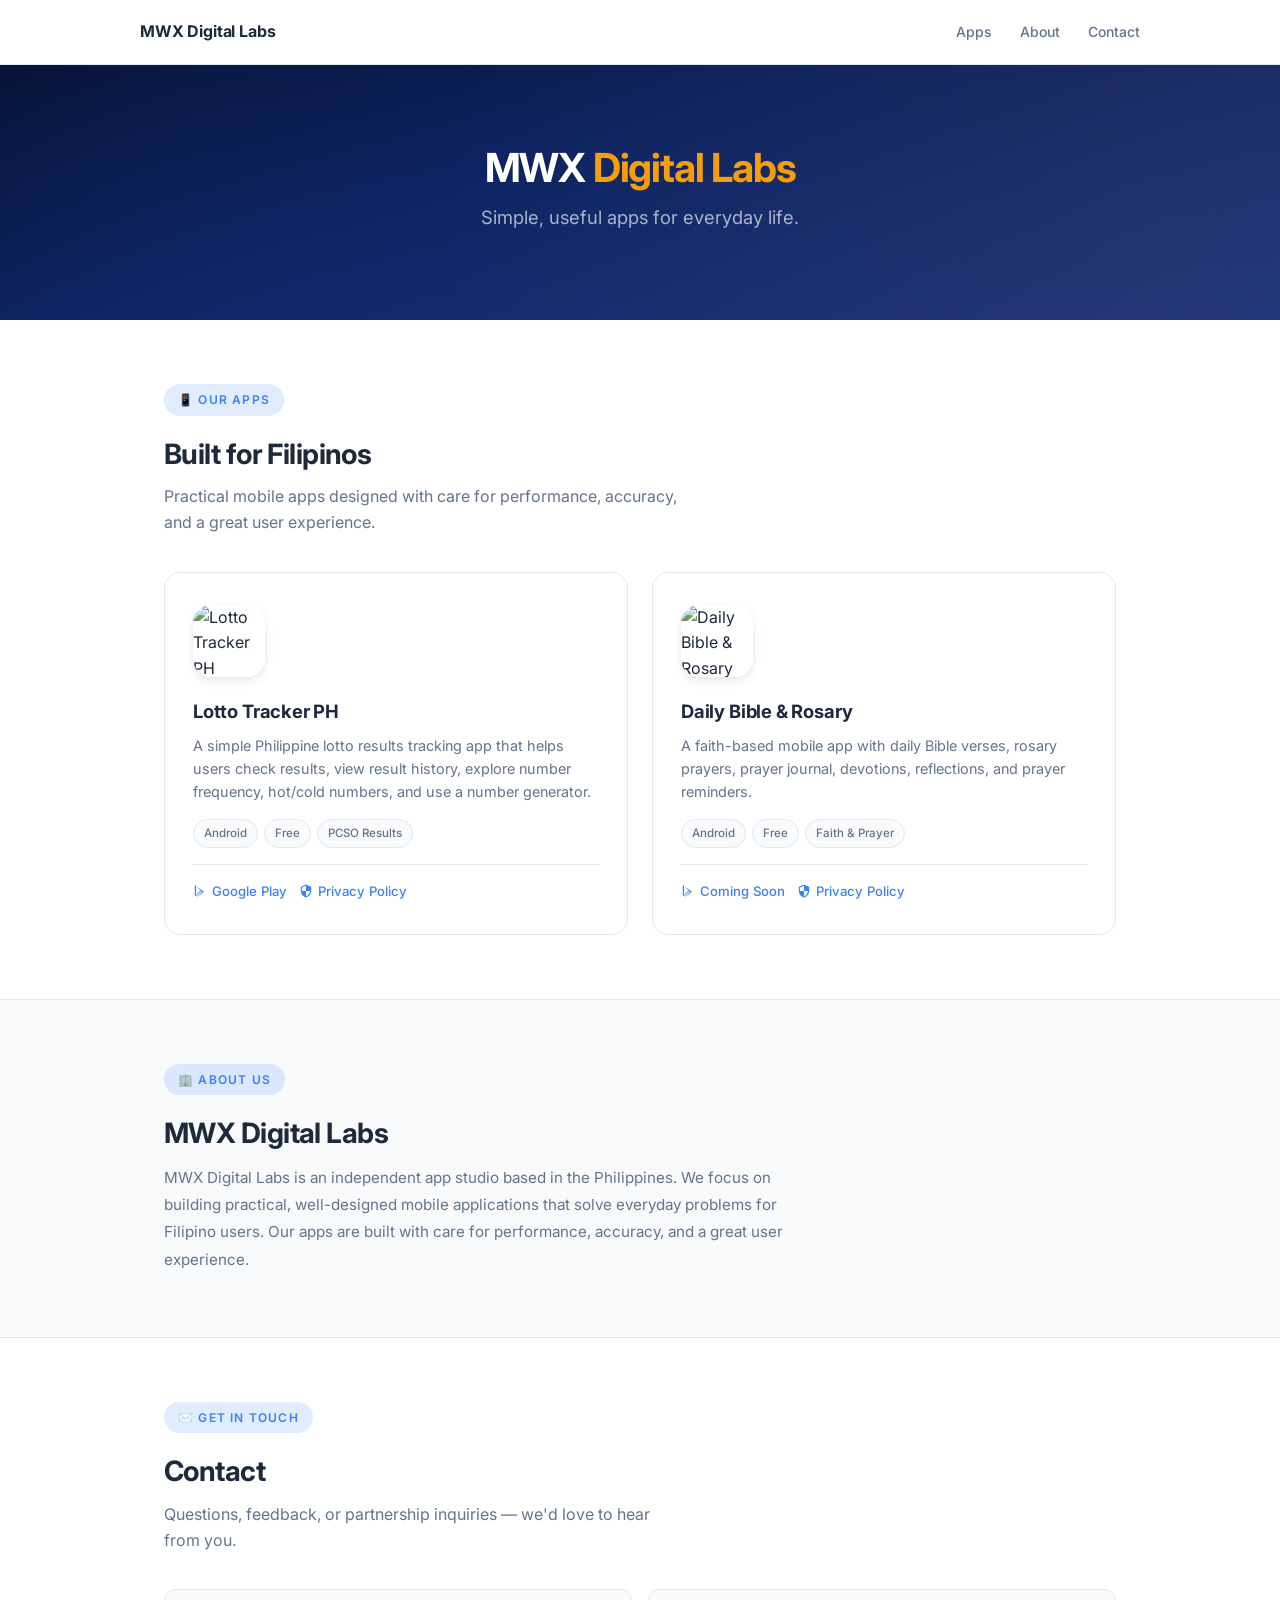
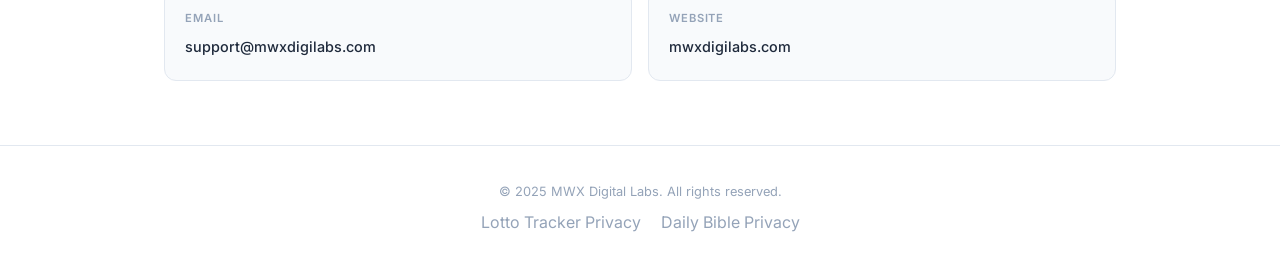
==== index.html @ 970a89e9 "Add files via upload" ====
<!DOCTYPE html>
<html lang="en">
<head>
  <meta charset="UTF-8">
  <meta name="viewport" content="width=device-width, initial-scale=1.0">
  <title>MWX Digital Labs — Simple, Useful Apps for Everyday Life</title>
  <meta name="description" content="MWX Digital Labs builds smart, useful mobile apps. Developer of Lotto Tracker PH and Daily Bible & Rosary.">
  <meta property="og:title" content="MWX Digital Labs">
  <meta property="og:description" content="Simple, useful apps for everyday life.">
  <meta property="og:image" content="https://mwxdigilabs.com/images/mwx-logo.png">
  <meta property="og:url" content="https://mwxdigilabs.com">
  <link rel="icon" type="image/svg+xml" href="data:image/svg+xml,<svg xmlns='http://www.w3.org/2000/svg' viewBox='0 0 100 100'><text y='.9em' font-size='90'>📱</text></svg>">
  <link rel="preconnect" href="https://fonts.googleapis.com">
  <link rel="preconnect" href="https://fonts.gstatic.com" crossorigin>
  <link href="https://fonts.googleapis.com/css2?family=Inter:wght@400;500;600;700&display=swap" rel="stylesheet">
  <style>
    :root {
      --primary: #0B1F5C;
      --primary-light: #1A3FA0;
      --accent: #3B82F6;
      --accent-glow: rgba(59, 130, 246, 0.15);
      --gold: #F59E0B;
      --surface: #ffffff;
      --surface-alt: #F8FAFC;
      --surface-card: #ffffff;
      --text: #1E293B;
      --text-secondary: #64748B;
      --text-light: #94A3B8;
      --border: #E2E8F0;
      --border-hover: #CBD5E1;
      --shadow-sm: 0 1px 3px rgba(0,0,0,0.06), 0 1px 2px rgba(0,0,0,0.04);
      --shadow-md: 0 4px 12px rgba(0,0,0,0.07), 0 2px 4px rgba(0,0,0,0.04);
      --shadow-lg: 0 10px 30px rgba(0,0,0,0.08), 0 4px 8px rgba(0,0,0,0.04);
      --radius: 16px;
      --radius-sm: 12px;
    }

    * { margin: 0; padding: 0; box-sizing: border-box; }

    body {
      font-family: 'Inter', -apple-system, BlinkMacSystemFont, 'Segoe UI', sans-serif;
      background: var(--surface);
      color: var(--text);
      line-height: 1.6;
      -webkit-font-smoothing: antialiased;
    }

    /* ─── NAV ─── */
    nav {
      position: sticky;
      top: 0;
      z-index: 100;
      background: rgba(255,255,255,0.85);
      backdrop-filter: blur(20px);
      -webkit-backdrop-filter: blur(20px);
      border-bottom: 1px solid var(--border);
      padding: 0 24px;
    }

    .nav-inner {
      max-width: 1000px;
      margin: 0 auto;
      display: flex;
      align-items: center;
      justify-content: space-between;
      height: 64px;
    }

    .nav-brand {
      display: flex;
      align-items: center;
      gap: 12px;
      text-decoration: none;
      color: var(--text);
    }

    .nav-brand img {
      height: 36px;
      width: auto;
    }

    .nav-brand span {
      font-weight: 700;
      font-size: 1rem;
      letter-spacing: -0.01em;
    }

    .nav-links {
      display: flex;
      gap: 28px;
    }

    .nav-links a {
      color: var(--text-secondary);
      text-decoration: none;
      font-size: 0.875rem;
      font-weight: 500;
      transition: color 0.2s;
    }

    .nav-links a:hover { color: var(--accent); }

    /* ─── HERO ─── */
    .hero {
      background: linear-gradient(160deg, #030B2A 0%, #0B1F5C 40%, #142B6F 70%, #1A3480 100%);
      padding: 80px 24px 88px;
      text-align: center;
      position: relative;
      overflow: hidden;
    }

    .hero::before {
      content: '';
      position: absolute;
      top: -50%; left: -50%;
      width: 200%; height: 200%;
      background: radial-gradient(circle at 30% 40%, rgba(59,130,246,0.08) 0%, transparent 50%),
                  radial-gradient(circle at 70% 60%, rgba(245,158,11,0.05) 0%, transparent 40%);
      pointer-events: none;
    }

    .hero-content { position: relative; z-index: 1; max-width: 700px; margin: 0 auto; }

    .hero-logo {
      max-width: 360px;
      width: 80%;
      height: auto;
      margin-bottom: 32px;
      filter: drop-shadow(0 4px 20px rgba(0,0,0,0.3));
    }

    .hero h1 {
      color: #fff;
      font-size: 2.5rem;
      font-weight: 700;
      letter-spacing: -0.03em;
      line-height: 1.15;
      margin-bottom: 12px;
    }

    .hero h1 span { color: var(--gold); }

    .hero .tagline {
      color: rgba(255,255,255,0.65);
      font-size: 1.15rem;
      font-weight: 400;
      max-width: 480px;
      margin: 0 auto;
    }

    /* ─── SECTION ─── */
    .section {
      max-width: 1000px;
      margin: 0 auto;
      padding: 64px 24px;
    }

    .section-label {
      display: inline-flex;
      align-items: center;
      gap: 8px;
      font-size: 0.75rem;
      font-weight: 600;
      text-transform: uppercase;
      letter-spacing: 0.1em;
      color: var(--accent);
      background: var(--accent-glow);
      padding: 6px 14px;
      border-radius: 20px;
      margin-bottom: 16px;
    }

    .section h2 {
      font-size: 1.75rem;
      font-weight: 700;
      letter-spacing: -0.02em;
      margin-bottom: 8px;
    }

    .section .subtitle {
      color: var(--text-secondary);
      font-size: 1rem;
      margin-bottom: 36px;
      max-width: 520px;
    }

    /* ─── APP CARDS ─── */
    .app-grid {
      display: grid;
      grid-template-columns: 1fr 1fr;
      gap: 24px;
    }

    .app-card {
      background: var(--surface-card);
      border: 1px solid var(--border);
      border-radius: var(--radius);
      padding: 32px 28px;
      transition: transform 0.2s ease, box-shadow 0.2s ease, border-color 0.2s;
      display: flex;
      flex-direction: column;
    }

    .app-card:hover {
      transform: translateY(-4px);
      box-shadow: var(--shadow-lg);
      border-color: var(--border-hover);
    }

    .app-icon-wrap {
      width: 72px;
      height: 72px;
      border-radius: 18px;
      overflow: hidden;
      margin-bottom: 20px;
      box-shadow: var(--shadow-md);
      flex-shrink: 0;
    }

    .app-icon-wrap img {
      width: 100%;
      height: 100%;
      object-fit: cover;
      display: block;
    }

    .app-card h3 {
      font-size: 1.15rem;
      font-weight: 700;
      margin-bottom: 8px;
      letter-spacing: -0.01em;
    }

    .app-card p {
      color: var(--text-secondary);
      font-size: 0.9rem;
      line-height: 1.6;
      margin-bottom: 16px;
      flex-grow: 1;
    }

    .app-tags {
      display: flex;
      flex-wrap: wrap;
      gap: 6px;
      margin-bottom: 16px;
    }

    .tag {
      display: inline-block;
      font-size: 0.72rem;
      font-weight: 500;
      padding: 4px 10px;
      border-radius: 20px;
      background: var(--surface-alt);
      color: var(--text-secondary);
      border: 1px solid var(--border);
    }

    .app-links {
      display: flex;
      flex-wrap: wrap;
      gap: 12px;
      margin-top: auto;
      padding-top: 16px;
      border-top: 1px solid var(--border);
    }

    .app-link {
      display: inline-flex;
      align-items: center;
      gap: 5px;
      font-size: 0.82rem;
      font-weight: 500;
      color: var(--accent);
      text-decoration: none;
      transition: color 0.15s;
    }

    .app-link:hover { color: var(--primary-light); text-decoration: underline; }

    .app-link svg {
      width: 14px;
      height: 14px;
      fill: currentColor;
    }

    /* ─── ABOUT ─── */
    .about-section {
      background: var(--surface-alt);
      border-top: 1px solid var(--border);
      border-bottom: 1px solid var(--border);
    }

    .about-text {
      color: var(--text-secondary);
      font-size: 0.95rem;
      line-height: 1.8;
      max-width: 640px;
    }

    /* ─── CONTACT ─── */
    .contact-grid {
      display: grid;
      grid-template-columns: 1fr 1fr;
      gap: 16px;
    }

    .contact-card {
      background: var(--surface-alt);
      border: 1px solid var(--border);
      border-radius: var(--radius-sm);
      padding: 20px;
      transition: border-color 0.2s;
    }

    .contact-card:hover { border-color: var(--border-hover); }

    .contact-label {
      font-size: 0.7rem;
      font-weight: 600;
      text-transform: uppercase;
      letter-spacing: 0.08em;
      color: var(--text-light);
      margin-bottom: 6px;
    }

    .contact-card a {
      color: var(--text);
      text-decoration: none;
      font-size: 0.9rem;
      font-weight: 500;
    }

    .contact-card a:hover { color: var(--accent); }

    /* ─── FOOTER ─── */
    footer {
      text-align: center;
      padding: 36px 24px;
      border-top: 1px solid var(--border);
    }

    footer p {
      color: var(--text-light);
      font-size: 0.8rem;
    }

    footer a {
      color: var(--text-light);
      text-decoration: none;
    }

    footer a:hover { color: var(--accent); }

    .footer-links {
      display: flex;
      justify-content: center;
      gap: 20px;
      margin-top: 8px;
    }

    /* ─── RESPONSIVE ─── */
    @media (max-width: 700px) {
      .hero { padding: 56px 20px 64px; }
      .hero h1 { font-size: 1.8rem; }
      .hero .tagline { font-size: 1rem; }
      .hero-logo { max-width: 280px; }
      .app-grid { grid-template-columns: 1fr; }
      .contact-grid { grid-template-columns: 1fr; }
      .nav-links { display: none; }
      .section { padding: 48px 20px; }
      .section h2 { font-size: 1.4rem; }
    }
  </style>
</head>
<body>

  <!-- NAV -->
  <nav>
    <div class="nav-inner">
      <a href="/" class="nav-brand">
        <img src="images/mwx-logo-light.png" alt="MWX Digital Labs" onerror="this.style.display='none'">
        <span>MWX Digital Labs</span>
      </a>
      <div class="nav-links">
        <a href="#apps">Apps</a>
        <a href="#about">About</a>
        <a href="#contact">Contact</a>
      </div>
    </div>
  </nav>

  <!-- HERO -->
  <section class="hero">
    <div class="hero-content">
      <img src="images/mwx-logo.png" alt="MWX Digital Labs" class="hero-logo" onerror="this.style.display='none'">
      <h1>MWX <span>Digital Labs</span></h1>
      <p class="tagline">Simple, useful apps for everyday life.</p>
    </div>
  </section>

  <!-- APPS -->
  <div class="section" id="apps">
    <div class="section-label">📱 Our Apps</div>
    <h2>Built for Filipinos</h2>
    <p class="subtitle">Practical mobile apps designed with care for performance, accuracy, and a great user experience.</p>

    <div class="app-grid">
      <!-- Lotto Tracker PH -->
      <div class="app-card">
        <div class="app-icon-wrap">
          <img src="images/lotto-tracker-icon.png" alt="Lotto Tracker PH">
        </div>
        <h3>Lotto Tracker PH</h3>
        <p>A simple Philippine lotto results tracking app that helps users check results, view result history, explore number frequency, hot/cold numbers, and use a number generator.</p>
        <div class="app-tags">
          <span class="tag">Android</span>
          <span class="tag">Free</span>
          <span class="tag">PCSO Results</span>
        </div>
        <div class="app-links">
          <a class="app-link" href="https://play.google.com/store/apps/details?id=com.mwxdigilabs.lottotracker" target="_blank">
            <svg viewBox="0 0 24 24"><path d="M3 20.5v-17c0-.83.52-1.28 1-1.5l9 9-9 9c-.48-.22-1-.67-1-1.5zm14.4-7.9L5.1 3.3l10.3 10.2-10.3 10.2 12.3-9.3c.4-.3.6-.7.6-1.2s-.2-.9-.6-1.2zM14.3 12l2.8-2.1L14.3 12zm-9.2 9.2L14.3 12 5.1 3.3"/></svg>
            Google Play
          </a>
          <a class="app-link" href="privacy-policy.html">
            <svg viewBox="0 0 24 24"><path d="M12 1L3 5v6c0 5.55 3.84 10.74 9 12 5.16-1.26 9-6.45 9-12V5l-9-4zm0 10.99h7c-.53 4.12-3.28 7.79-7 8.94V12H5V6.3l7-3.11v8.8z"/></svg>
            Privacy Policy
          </a>
        </div>
      </div>

      <!-- Daily Bible & Rosary -->
      <div class="app-card">
        <div class="app-icon-wrap">
          <img src="images/daily-bible-icon.png" alt="Daily Bible & Rosary">
        </div>
        <h3>Daily Bible &amp; Rosary</h3>
        <p>A faith-based mobile app with daily Bible verses, rosary prayers, prayer journal, devotions, reflections, and prayer reminders.</p>
        <div class="app-tags">
          <span class="tag">Android</span>
          <span class="tag">Free</span>
          <span class="tag">Faith &amp; Prayer</span>
        </div>
        <div class="app-links">
          <a class="app-link" href="#">
            <svg viewBox="0 0 24 24"><path d="M3 20.5v-17c0-.83.52-1.28 1-1.5l9 9-9 9c-.48-.22-1-.67-1-1.5zm14.4-7.9L5.1 3.3l10.3 10.2-10.3 10.2 12.3-9.3c.4-.3.6-.7.6-1.2s-.2-.9-.6-1.2zM14.3 12l2.8-2.1L14.3 12zm-9.2 9.2L14.3 12 5.1 3.3"/></svg>
            Coming Soon
          </a>
          <a class="app-link" href="daily-bible-rosary-privacy-policy.html">
            <svg viewBox="0 0 24 24"><path d="M12 1L3 5v6c0 5.55 3.84 10.74 9 12 5.16-1.26 9-6.45 9-12V5l-9-4zm0 10.99h7c-.53 4.12-3.28 7.79-7 8.94V12H5V6.3l7-3.11v8.8z"/></svg>
            Privacy Policy
          </a>
        </div>
      </div>
    </div>
  </div>

  <!-- ABOUT -->
  <div class="about-section">
    <div class="section" id="about">
      <div class="section-label">🏢 About Us</div>
      <h2>MWX Digital Labs</h2>
      <p class="about-text">
        MWX Digital Labs is an independent app studio based in the Philippines.
        We focus on building practical, well-designed mobile applications that
        solve everyday problems for Filipino users. Our apps are built with
        care for performance, accuracy, and a great user experience.
      </p>
    </div>
  </div>

  <!-- CONTACT -->
  <div class="section" id="contact">
    <div class="section-label">✉️ Get in Touch</div>
    <h2>Contact</h2>
    <p class="subtitle">Questions, feedback, or partnership inquiries — we'd love to hear from you.</p>
    <div class="contact-grid">
      <div class="contact-card">
        <div class="contact-label">Email</div>
        <a href="mailto:support@mwxdigilabs.com">support@mwxdigilabs.com</a>
      </div>
      <div class="contact-card">
        <div class="contact-label">Website</div>
        <a href="https://mwxdigilabs.com">mwxdigilabs.com</a>
      </div>
    </div>
  </div>

  <!-- FOOTER -->
  <footer>
    <p>&copy; 2025 MWX Digital Labs. All rights reserved.</p>
    <div class="footer-links">
      <a href="privacy-policy.html">Lotto Tracker Privacy</a>
      <a href="daily-bible-rosary-privacy-policy.html">Daily Bible Privacy</a>
    </div>
  </footer>

</body>
</html>
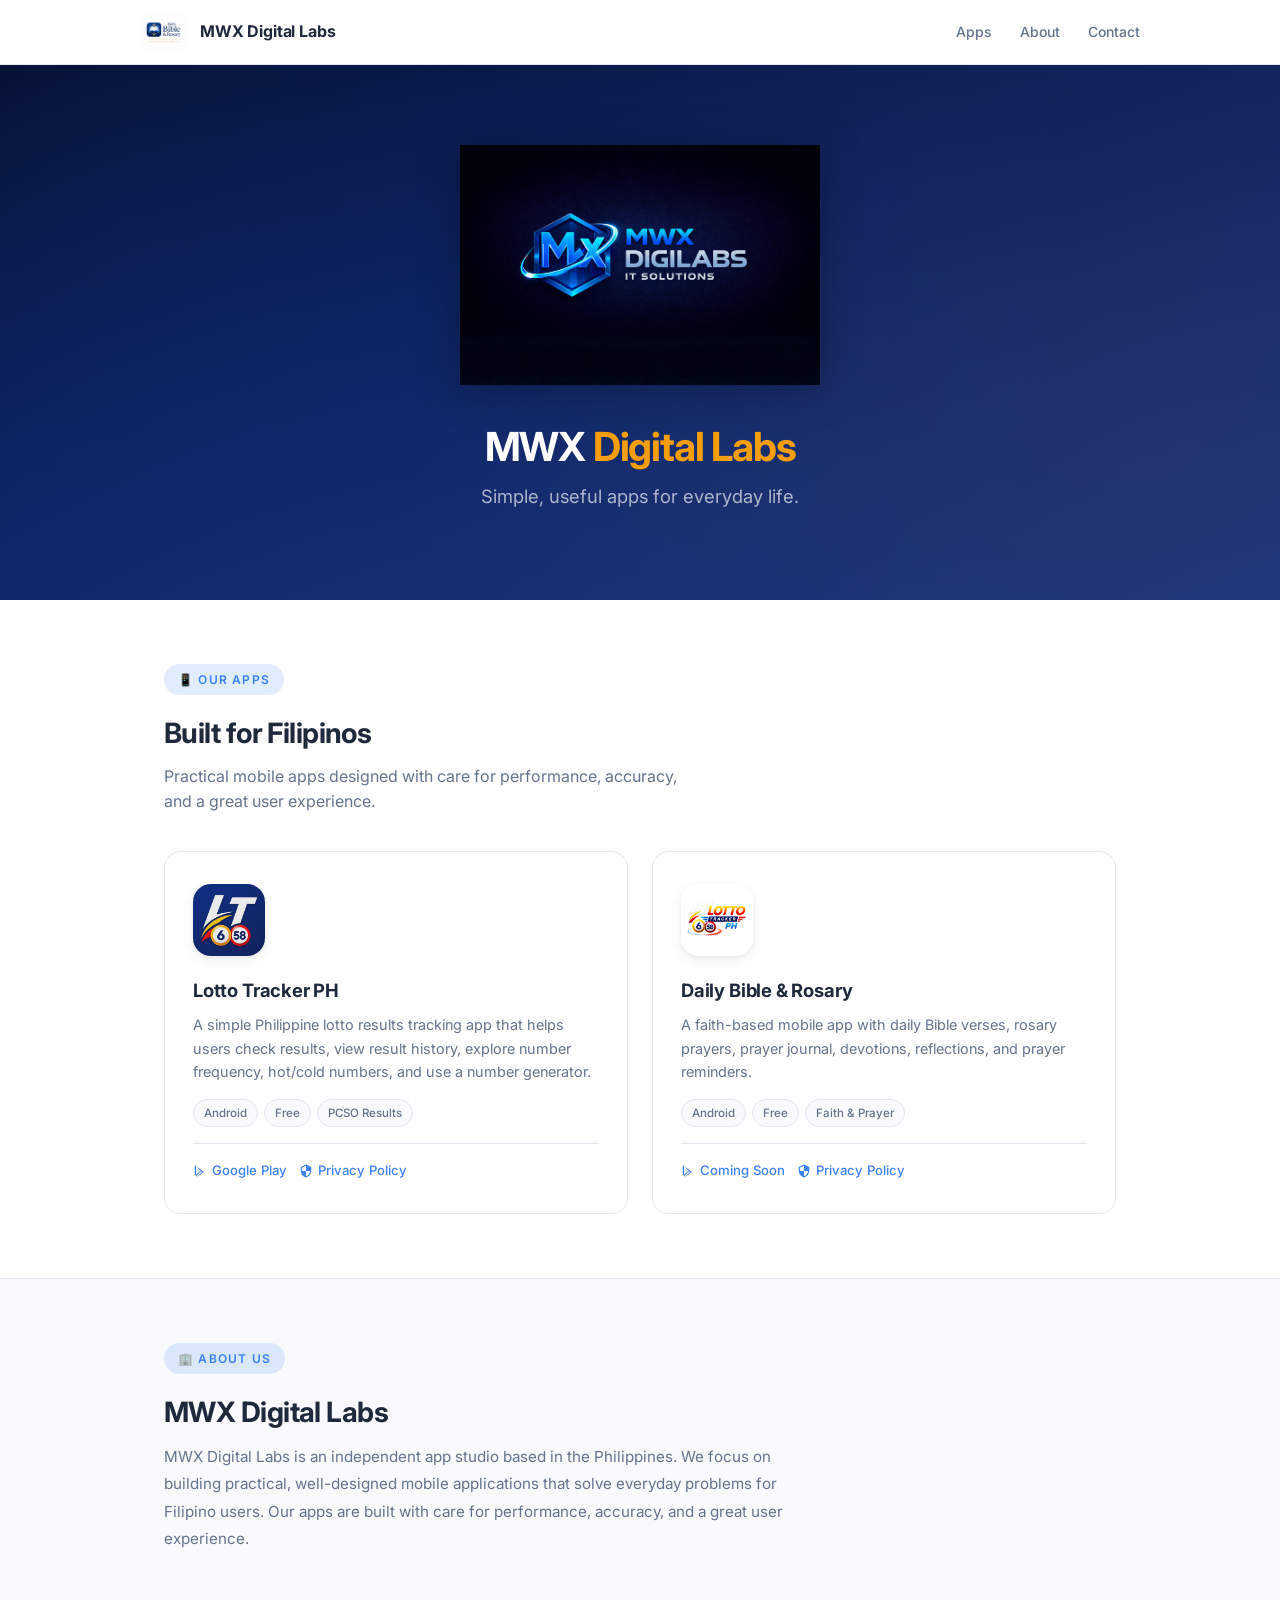
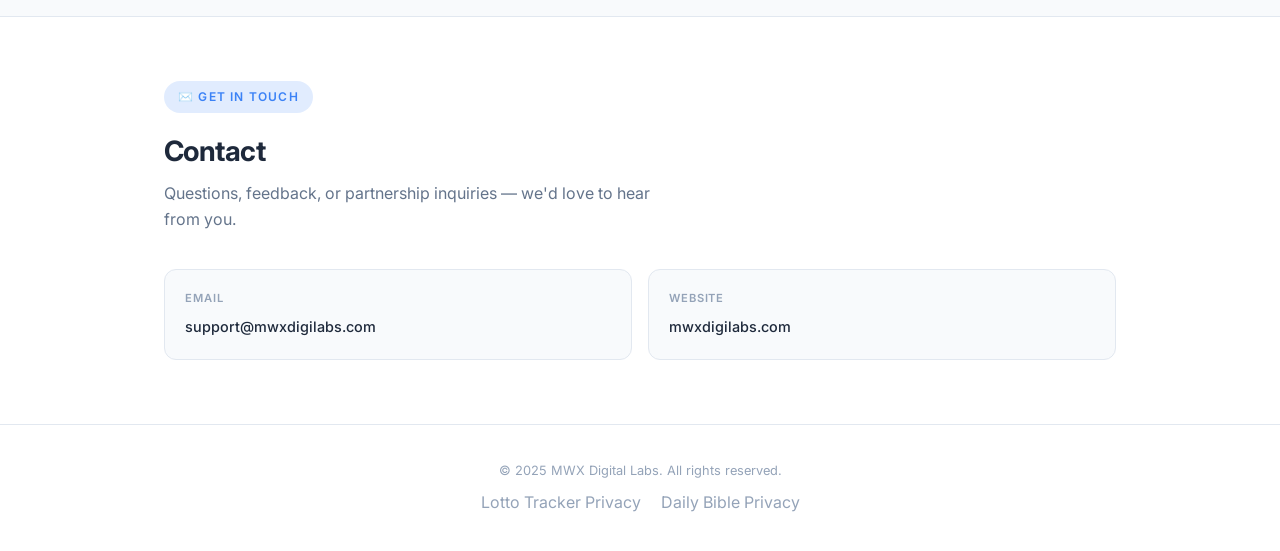
==== commit 75f2bc90: "Add files via upload" ====
--- a/index.html
+++ b/index.html
@@ -7,7 +7,7 @@
   <meta name="description" content="MWX Digital Labs builds smart, useful mobile apps. Developer of Lotto Tracker PH and Daily Bible & Rosary.">
   <meta property="og:title" content="MWX Digital Labs">
   <meta property="og:description" content="Simple, useful apps for everyday life.">
-  <meta property="og:image" content="https://mwxdigilabs.com/images/mwx-logo.png">
+  <meta property="og:image" content="https://mwxdigilabs.com/mwx-logo.png">
   <meta property="og:url" content="https://mwxdigilabs.com">
   <link rel="icon" type="image/svg+xml" href="data:image/svg+xml,<svg xmlns='http://www.w3.org/2000/svg' viewBox='0 0 100 100'><text y='.9em' font-size='90'>📱</text></svg>">
   <link rel="preconnect" href="https://fonts.googleapis.com">
@@ -380,7 +380,7 @@
   <nav>
     <div class="nav-inner">
       <a href="/" class="nav-brand">
-        <img src="images/mwx-logo-light.png" alt="MWX Digital Labs" onerror="this.style.display='none'">
+        <img src="mwx-logo-light.png" alt="MWX Digital Labs" onerror="this.style.display='none'">
         <span>MWX Digital Labs</span>
       </a>
       <div class="nav-links">
@@ -394,7 +394,7 @@
   <!-- HERO -->
   <section class="hero">
     <div class="hero-content">
-      <img src="images/mwx-logo.png" alt="MWX Digital Labs" class="hero-logo" onerror="this.style.display='none'">
+      <img src="mwx-logo.png" alt="MWX Digital Labs" class="hero-logo" onerror="this.style.display='none'">
       <h1>MWX <span>Digital Labs</span></h1>
       <p class="tagline">Simple, useful apps for everyday life.</p>
     </div>
@@ -410,7 +410,7 @@
       <!-- Lotto Tracker PH -->
       <div class="app-card">
         <div class="app-icon-wrap">
-          <img src="images/lotto-tracker-icon.png" alt="Lotto Tracker PH">
+          <img src="lotto-tracker-icon.png" alt="Lotto Tracker PH">
         </div>
         <h3>Lotto Tracker PH</h3>
         <p>A simple Philippine lotto results tracking app that helps users check results, view result history, explore number frequency, hot/cold numbers, and use a number generator.</p>
@@ -434,7 +434,7 @@
       <!-- Daily Bible & Rosary -->
       <div class="app-card">
         <div class="app-icon-wrap">
-          <img src="images/daily-bible-icon.png" alt="Daily Bible & Rosary">
+          <img src="daily-bible-icon.png" alt="Daily Bible & Rosary">
         </div>
         <h3>Daily Bible &amp; Rosary</h3>
         <p>A faith-based mobile app with daily Bible verses, rosary prayers, prayer journal, devotions, reflections, and prayer reminders.</p>
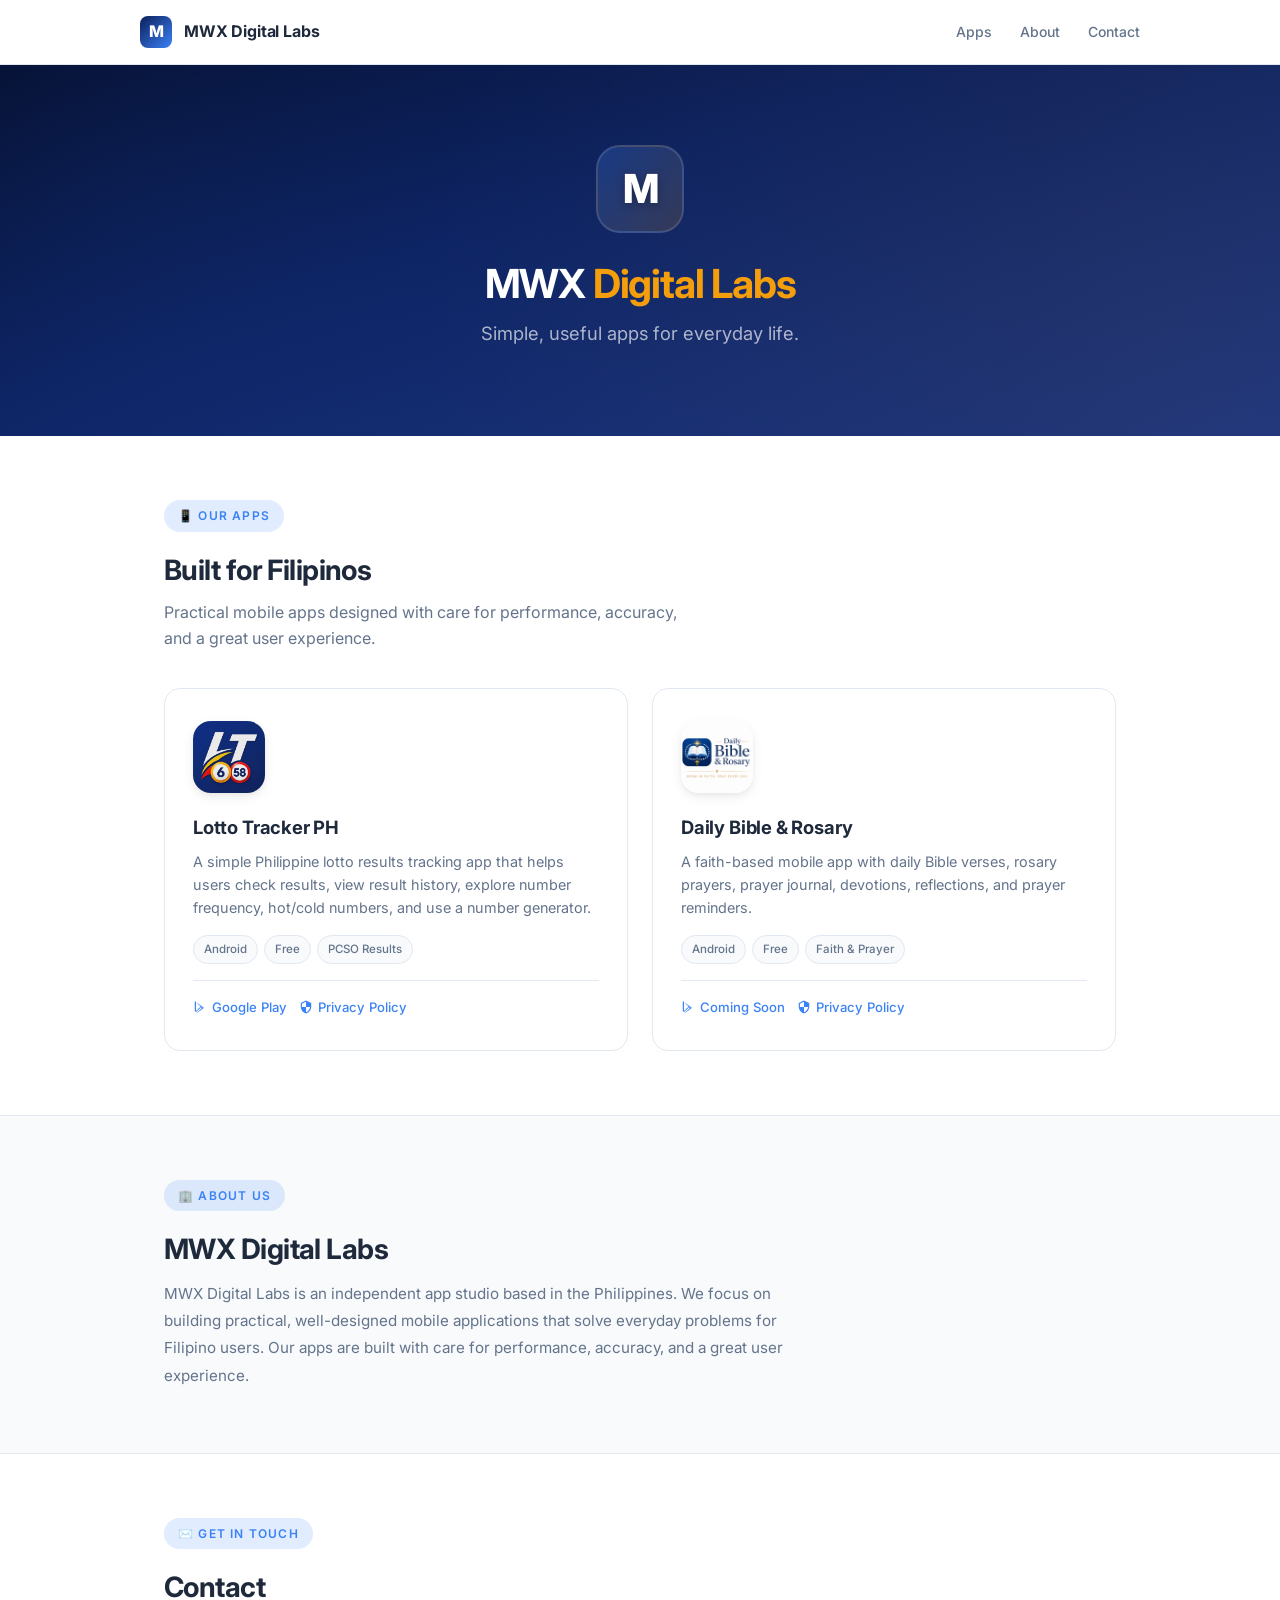
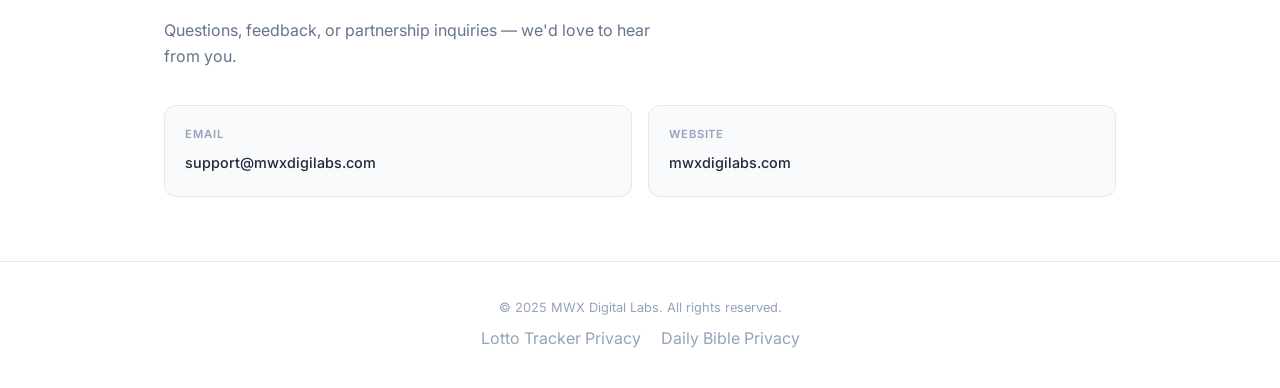
==== commit 13005b12: "Add files via upload" ====
--- a/index.html
+++ b/index.html
@@ -79,6 +79,20 @@
       width: auto;
     }
 
+    .nav-logo-mark {
+      width: 32px;
+      height: 32px;
+      background: linear-gradient(135deg, var(--primary), var(--accent));
+      border-radius: 8px;
+      display: flex;
+      align-items: center;
+      justify-content: center;
+      font-size: 16px;
+      font-weight: 800;
+      color: #fff;
+      letter-spacing: -0.02em;
+    }
+
     .nav-brand span {
       font-weight: 700;
       font-size: 1rem;
@@ -127,6 +141,26 @@
       height: auto;
       margin-bottom: 32px;
       filter: drop-shadow(0 4px 20px rgba(0,0,0,0.3));
+    }
+
+    .hero-icon {
+      display: inline-flex;
+      align-items: center;
+      justify-content: center;
+      width: 88px;
+      height: 88px;
+      background: linear-gradient(135deg, rgba(59,130,246,0.25), rgba(245,158,11,0.15));
+      border: 2px solid rgba(255,255,255,0.12);
+      border-radius: 24px;
+      margin-bottom: 28px;
+    }
+
+    .hero-icon span {
+      font-size: 40px;
+      font-weight: 800;
+      color: #fff;
+      letter-spacing: -0.03em;
+      text-shadow: 0 2px 8px rgba(0,0,0,0.3);
     }
 
     .hero h1 {
@@ -380,7 +414,7 @@
   <nav>
     <div class="nav-inner">
       <a href="/" class="nav-brand">
-        <img src="mwx-logo-light.png" alt="MWX Digital Labs" onerror="this.style.display='none'">
+        <div class="nav-logo-mark">M</div>
         <span>MWX Digital Labs</span>
       </a>
       <div class="nav-links">
@@ -394,7 +428,9 @@
   <!-- HERO -->
   <section class="hero">
     <div class="hero-content">
-      <img src="mwx-logo.png" alt="MWX Digital Labs" class="hero-logo" onerror="this.style.display='none'">
+      <div class="hero-icon">
+        <span>M</span>
+      </div>
       <h1>MWX <span>Digital Labs</span></h1>
       <p class="tagline">Simple, useful apps for everyday life.</p>
     </div>
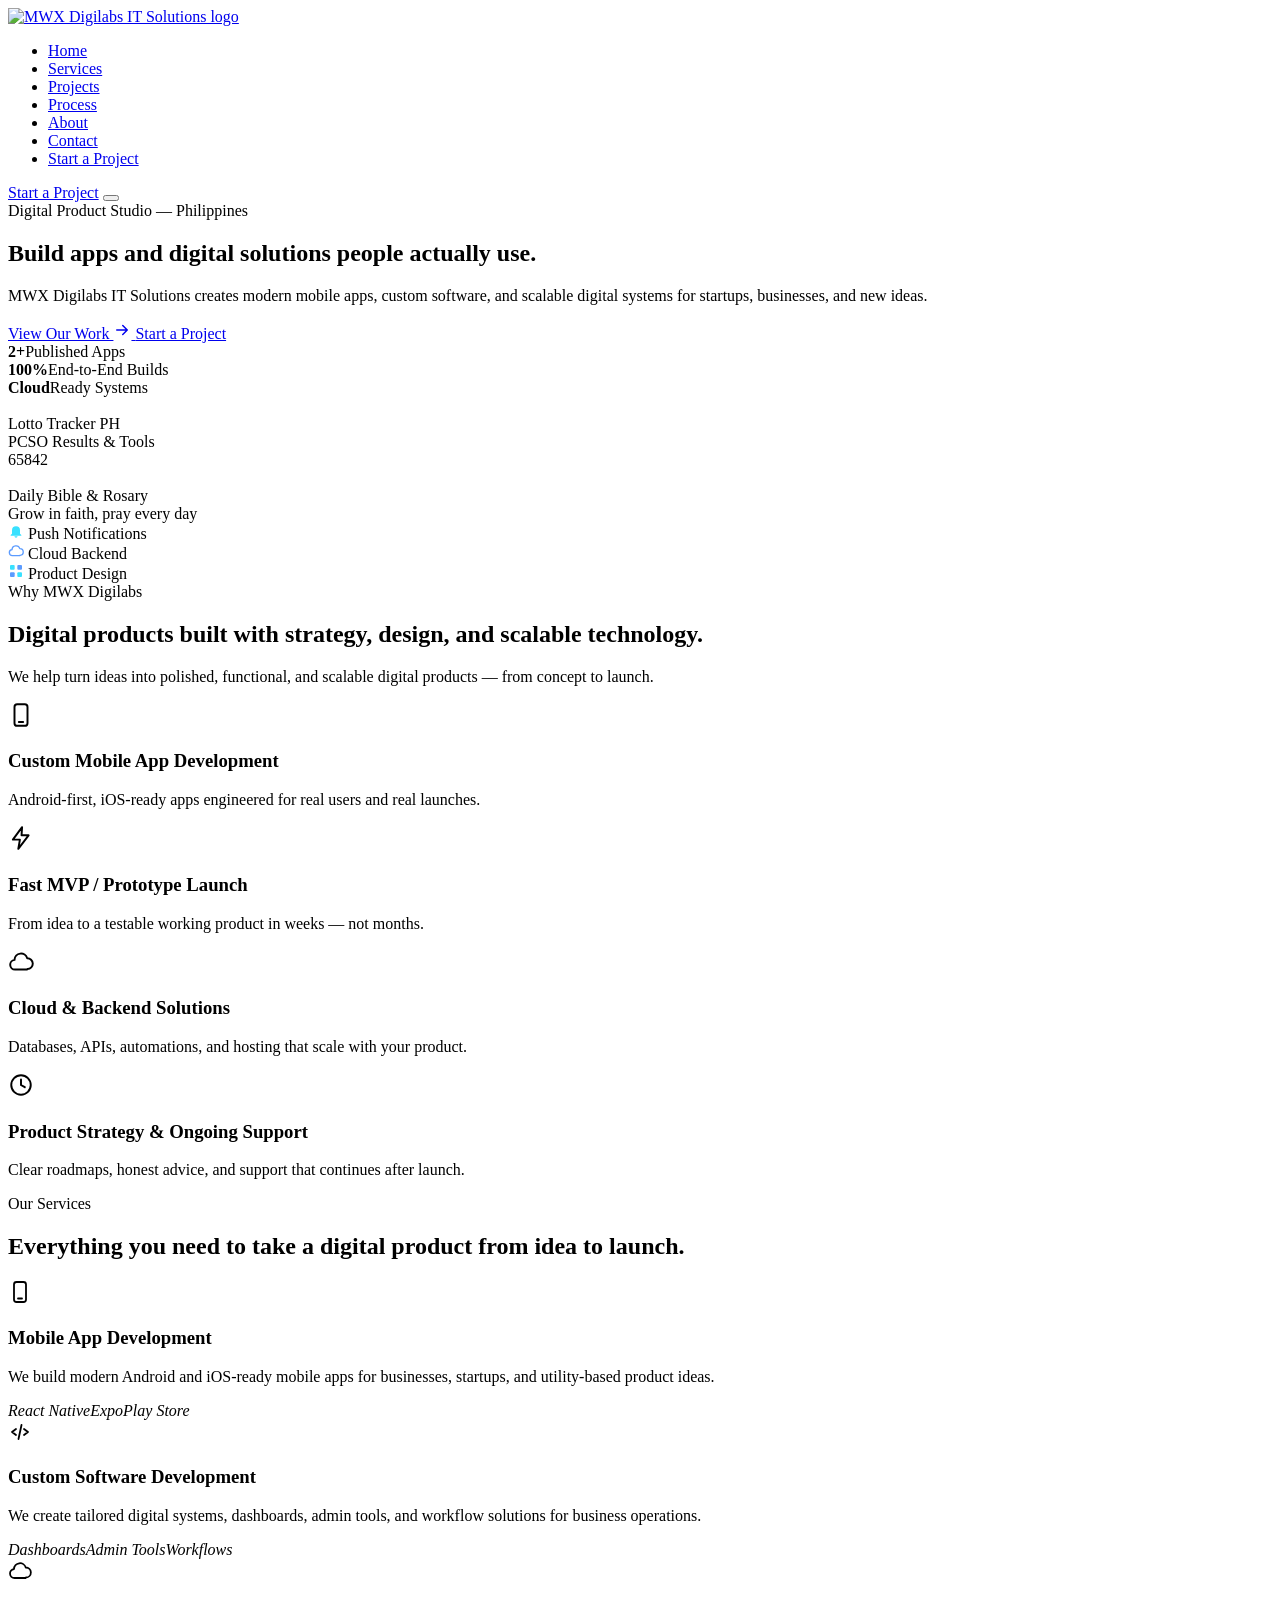
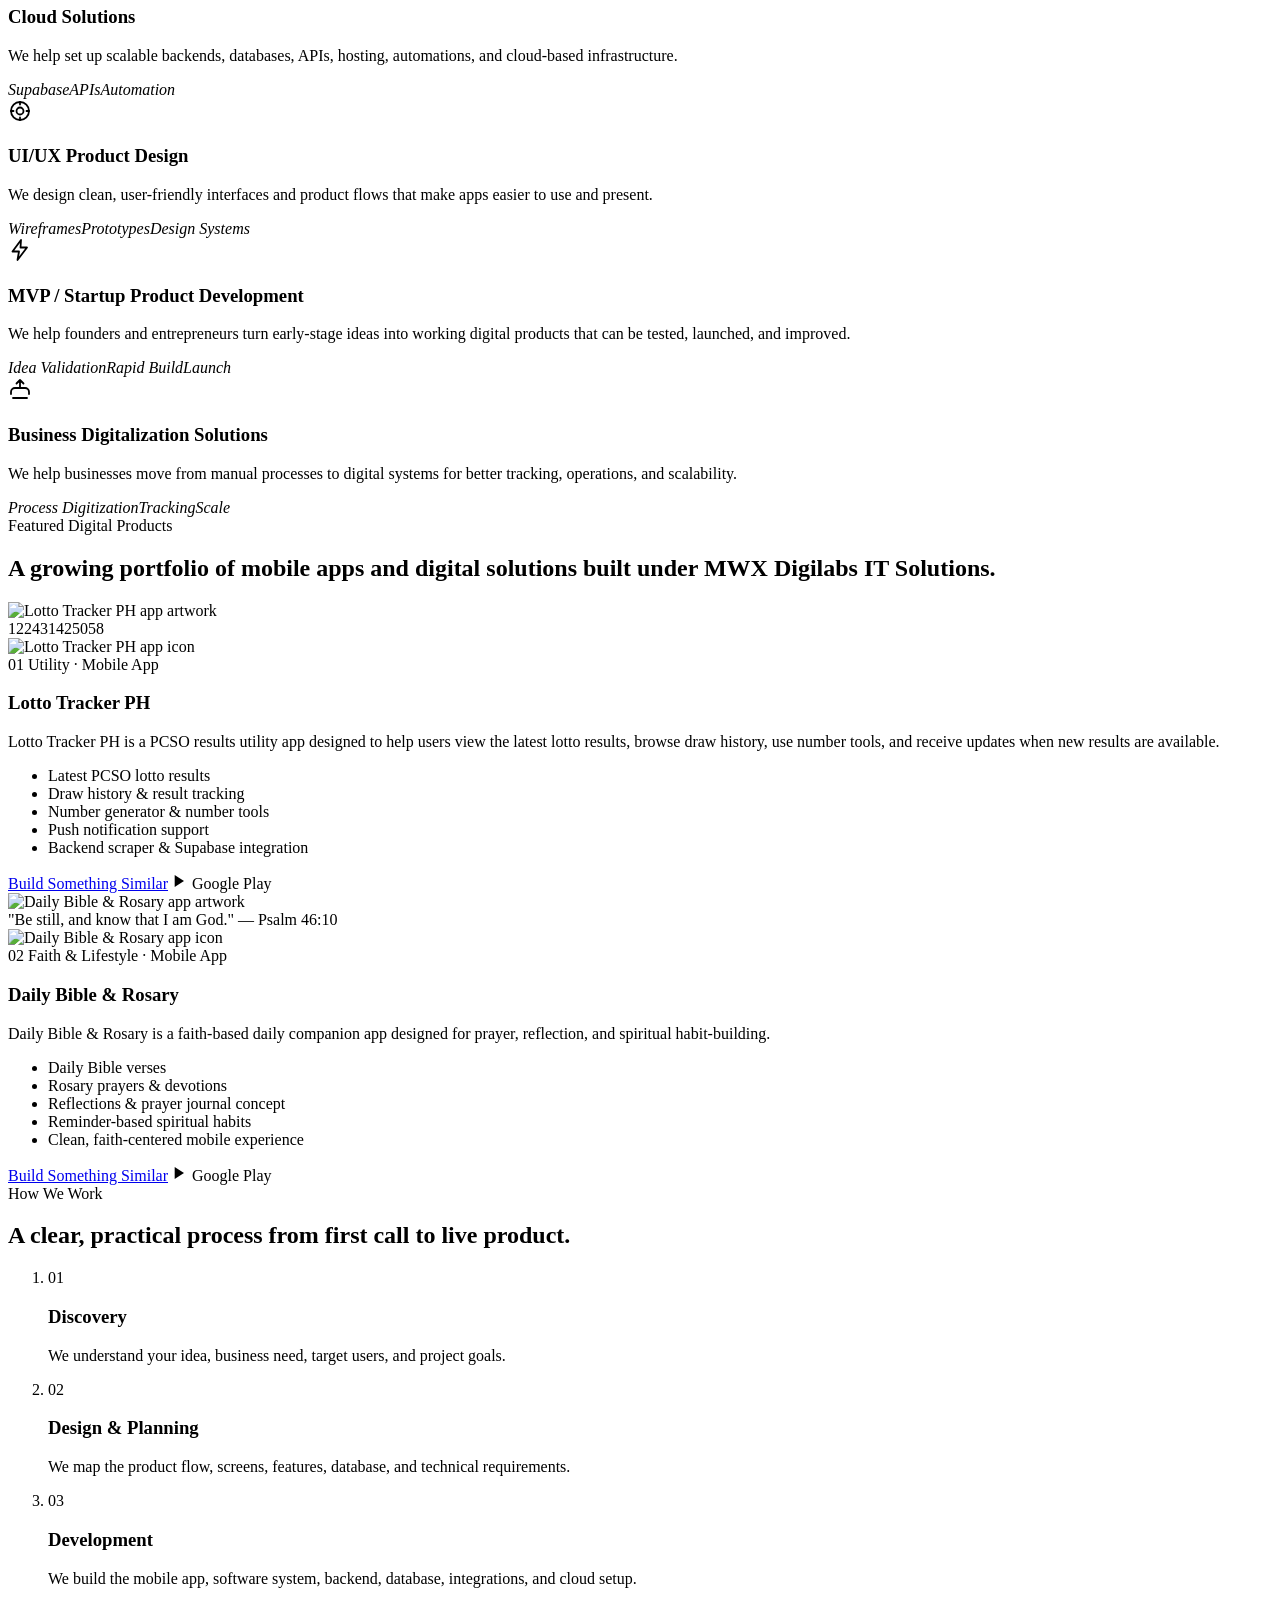
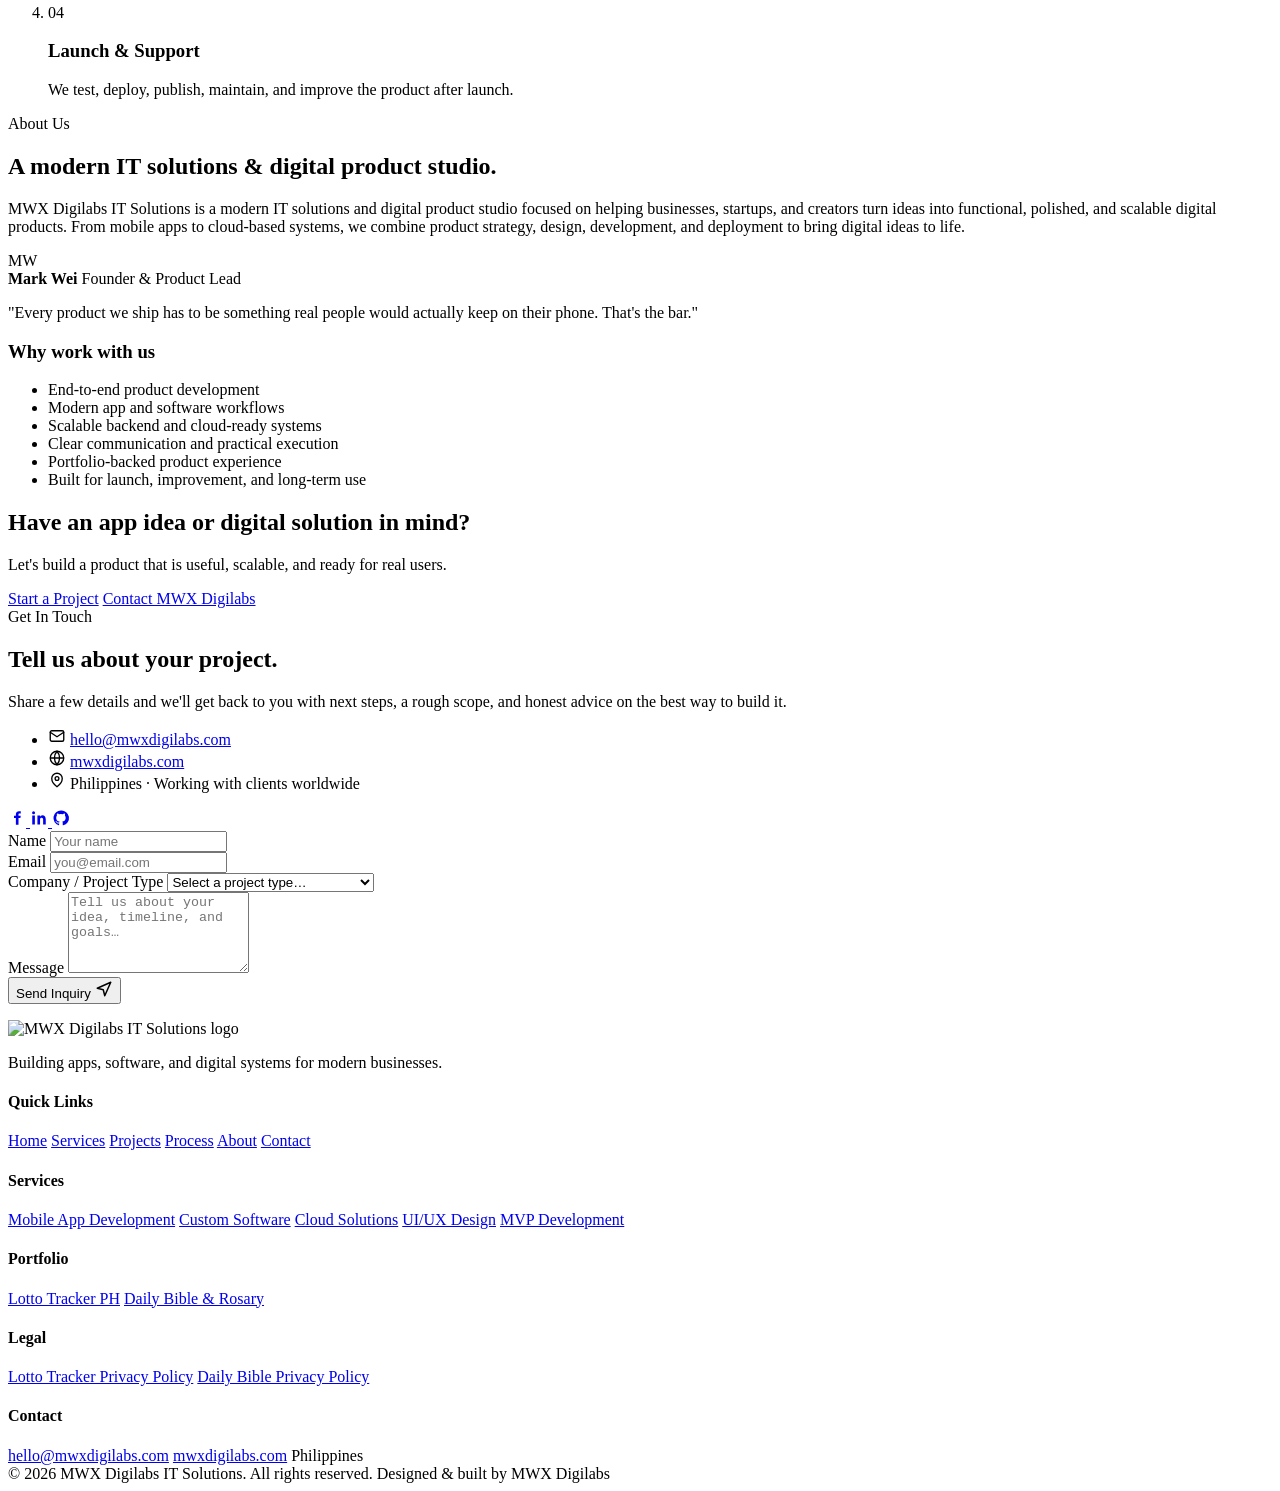
==== commit 8dc65df9: "Add files via upload" ====
--- a/index.html
+++ b/index.html
@@ -1,537 +1,528 @@
 <!DOCTYPE html>
 <html lang="en">
 <head>
-  <meta charset="UTF-8">
-  <meta name="viewport" content="width=device-width, initial-scale=1.0">
-  <title>MWX Digital Labs — Simple, Useful Apps for Everyday Life</title>
-  <meta name="description" content="MWX Digital Labs builds smart, useful mobile apps. Developer of Lotto Tracker PH and Daily Bible & Rosary.">
-  <meta property="og:title" content="MWX Digital Labs">
-  <meta property="og:description" content="Simple, useful apps for everyday life.">
-  <meta property="og:image" content="https://mwxdigilabs.com/mwx-logo.png">
-  <meta property="og:url" content="https://mwxdigilabs.com">
-  <link rel="icon" type="image/svg+xml" href="data:image/svg+xml,<svg xmlns='http://www.w3.org/2000/svg' viewBox='0 0 100 100'><text y='.9em' font-size='90'>📱</text></svg>">
-  <link rel="preconnect" href="https://fonts.googleapis.com">
-  <link rel="preconnect" href="https://fonts.gstatic.com" crossorigin>
-  <link href="https://fonts.googleapis.com/css2?family=Inter:wght@400;500;600;700&display=swap" rel="stylesheet">
-  <style>
-    :root {
-      --primary: #0B1F5C;
-      --primary-light: #1A3FA0;
-      --accent: #3B82F6;
-      --accent-glow: rgba(59, 130, 246, 0.15);
-      --gold: #F59E0B;
-      --surface: #ffffff;
-      --surface-alt: #F8FAFC;
-      --surface-card: #ffffff;
-      --text: #1E293B;
-      --text-secondary: #64748B;
-      --text-light: #94A3B8;
-      --border: #E2E8F0;
-      --border-hover: #CBD5E1;
-      --shadow-sm: 0 1px 3px rgba(0,0,0,0.06), 0 1px 2px rgba(0,0,0,0.04);
-      --shadow-md: 0 4px 12px rgba(0,0,0,0.07), 0 2px 4px rgba(0,0,0,0.04);
-      --shadow-lg: 0 10px 30px rgba(0,0,0,0.08), 0 4px 8px rgba(0,0,0,0.04);
-      --radius: 16px;
-      --radius-sm: 12px;
-    }
-
-    * { margin: 0; padding: 0; box-sizing: border-box; }
-
-    body {
-      font-family: 'Inter', -apple-system, BlinkMacSystemFont, 'Segoe UI', sans-serif;
-      background: var(--surface);
-      color: var(--text);
-      line-height: 1.6;
-      -webkit-font-smoothing: antialiased;
-    }
-
-    /* ─── NAV ─── */
-    nav {
-      position: sticky;
-      top: 0;
-      z-index: 100;
-      background: rgba(255,255,255,0.85);
-      backdrop-filter: blur(20px);
-      -webkit-backdrop-filter: blur(20px);
-      border-bottom: 1px solid var(--border);
-      padding: 0 24px;
-    }
-
-    .nav-inner {
-      max-width: 1000px;
-      margin: 0 auto;
-      display: flex;
-      align-items: center;
-      justify-content: space-between;
-      height: 64px;
-    }
-
-    .nav-brand {
-      display: flex;
-      align-items: center;
-      gap: 12px;
-      text-decoration: none;
-      color: var(--text);
-    }
-
-    .nav-brand img {
-      height: 36px;
-      width: auto;
-    }
-
-    .nav-logo-mark {
-      width: 32px;
-      height: 32px;
-      background: linear-gradient(135deg, var(--primary), var(--accent));
-      border-radius: 8px;
-      display: flex;
-      align-items: center;
-      justify-content: center;
-      font-size: 16px;
-      font-weight: 800;
-      color: #fff;
-      letter-spacing: -0.02em;
-    }
-
-    .nav-brand span {
-      font-weight: 700;
-      font-size: 1rem;
-      letter-spacing: -0.01em;
-    }
-
-    .nav-links {
-      display: flex;
-      gap: 28px;
-    }
-
-    .nav-links a {
-      color: var(--text-secondary);
-      text-decoration: none;
-      font-size: 0.875rem;
-      font-weight: 500;
-      transition: color 0.2s;
-    }
-
-    .nav-links a:hover { color: var(--accent); }
-
-    /* ─── HERO ─── */
-    .hero {
-      background: linear-gradient(160deg, #030B2A 0%, #0B1F5C 40%, #142B6F 70%, #1A3480 100%);
-      padding: 80px 24px 88px;
-      text-align: center;
-      position: relative;
-      overflow: hidden;
-    }
-
-    .hero::before {
-      content: '';
-      position: absolute;
-      top: -50%; left: -50%;
-      width: 200%; height: 200%;
-      background: radial-gradient(circle at 30% 40%, rgba(59,130,246,0.08) 0%, transparent 50%),
-                  radial-gradient(circle at 70% 60%, rgba(245,158,11,0.05) 0%, transparent 40%);
-      pointer-events: none;
-    }
-
-    .hero-content { position: relative; z-index: 1; max-width: 700px; margin: 0 auto; }
-
-    .hero-logo {
-      max-width: 360px;
-      width: 80%;
-      height: auto;
-      margin-bottom: 32px;
-      filter: drop-shadow(0 4px 20px rgba(0,0,0,0.3));
-    }
-
-    .hero-icon {
-      display: inline-flex;
-      align-items: center;
-      justify-content: center;
-      width: 88px;
-      height: 88px;
-      background: linear-gradient(135deg, rgba(59,130,246,0.25), rgba(245,158,11,0.15));
-      border: 2px solid rgba(255,255,255,0.12);
-      border-radius: 24px;
-      margin-bottom: 28px;
-    }
-
-    .hero-icon span {
-      font-size: 40px;
-      font-weight: 800;
-      color: #fff;
-      letter-spacing: -0.03em;
-      text-shadow: 0 2px 8px rgba(0,0,0,0.3);
-    }
-
-    .hero h1 {
-      color: #fff;
-      font-size: 2.5rem;
-      font-weight: 700;
-      letter-spacing: -0.03em;
-      line-height: 1.15;
-      margin-bottom: 12px;
-    }
-
-    .hero h1 span { color: var(--gold); }
-
-    .hero .tagline {
-      color: rgba(255,255,255,0.65);
-      font-size: 1.15rem;
-      font-weight: 400;
-      max-width: 480px;
-      margin: 0 auto;
-    }
-
-    /* ─── SECTION ─── */
-    .section {
-      max-width: 1000px;
-      margin: 0 auto;
-      padding: 64px 24px;
-    }
-
-    .section-label {
-      display: inline-flex;
-      align-items: center;
-      gap: 8px;
-      font-size: 0.75rem;
-      font-weight: 600;
-      text-transform: uppercase;
-      letter-spacing: 0.1em;
-      color: var(--accent);
-      background: var(--accent-glow);
-      padding: 6px 14px;
-      border-radius: 20px;
-      margin-bottom: 16px;
-    }
-
-    .section h2 {
-      font-size: 1.75rem;
-      font-weight: 700;
-      letter-spacing: -0.02em;
-      margin-bottom: 8px;
-    }
-
-    .section .subtitle {
-      color: var(--text-secondary);
-      font-size: 1rem;
-      margin-bottom: 36px;
-      max-width: 520px;
-    }
-
-    /* ─── APP CARDS ─── */
-    .app-grid {
-      display: grid;
-      grid-template-columns: 1fr 1fr;
-      gap: 24px;
-    }
-
-    .app-card {
-      background: var(--surface-card);
-      border: 1px solid var(--border);
-      border-radius: var(--radius);
-      padding: 32px 28px;
-      transition: transform 0.2s ease, box-shadow 0.2s ease, border-color 0.2s;
-      display: flex;
-      flex-direction: column;
-    }
-
-    .app-card:hover {
-      transform: translateY(-4px);
-      box-shadow: var(--shadow-lg);
-      border-color: var(--border-hover);
-    }
-
-    .app-icon-wrap {
-      width: 72px;
-      height: 72px;
-      border-radius: 18px;
-      overflow: hidden;
-      margin-bottom: 20px;
-      box-shadow: var(--shadow-md);
-      flex-shrink: 0;
-    }
-
-    .app-icon-wrap img {
-      width: 100%;
-      height: 100%;
-      object-fit: cover;
-      display: block;
-    }
-
-    .app-card h3 {
-      font-size: 1.15rem;
-      font-weight: 700;
-      margin-bottom: 8px;
-      letter-spacing: -0.01em;
-    }
-
-    .app-card p {
-      color: var(--text-secondary);
-      font-size: 0.9rem;
-      line-height: 1.6;
-      margin-bottom: 16px;
-      flex-grow: 1;
-    }
-
-    .app-tags {
-      display: flex;
-      flex-wrap: wrap;
-      gap: 6px;
-      margin-bottom: 16px;
-    }
-
-    .tag {
-      display: inline-block;
-      font-size: 0.72rem;
-      font-weight: 500;
-      padding: 4px 10px;
-      border-radius: 20px;
-      background: var(--surface-alt);
-      color: var(--text-secondary);
-      border: 1px solid var(--border);
-    }
-
-    .app-links {
-      display: flex;
-      flex-wrap: wrap;
-      gap: 12px;
-      margin-top: auto;
-      padding-top: 16px;
-      border-top: 1px solid var(--border);
-    }
-
-    .app-link {
-      display: inline-flex;
-      align-items: center;
-      gap: 5px;
-      font-size: 0.82rem;
-      font-weight: 500;
-      color: var(--accent);
-      text-decoration: none;
-      transition: color 0.15s;
-    }
-
-    .app-link:hover { color: var(--primary-light); text-decoration: underline; }
-
-    .app-link svg {
-      width: 14px;
-      height: 14px;
-      fill: currentColor;
-    }
-
-    /* ─── ABOUT ─── */
-    .about-section {
-      background: var(--surface-alt);
-      border-top: 1px solid var(--border);
-      border-bottom: 1px solid var(--border);
-    }
-
-    .about-text {
-      color: var(--text-secondary);
-      font-size: 0.95rem;
-      line-height: 1.8;
-      max-width: 640px;
-    }
-
-    /* ─── CONTACT ─── */
-    .contact-grid {
-      display: grid;
-      grid-template-columns: 1fr 1fr;
-      gap: 16px;
-    }
-
-    .contact-card {
-      background: var(--surface-alt);
-      border: 1px solid var(--border);
-      border-radius: var(--radius-sm);
-      padding: 20px;
-      transition: border-color 0.2s;
-    }
-
-    .contact-card:hover { border-color: var(--border-hover); }
-
-    .contact-label {
-      font-size: 0.7rem;
-      font-weight: 600;
-      text-transform: uppercase;
-      letter-spacing: 0.08em;
-      color: var(--text-light);
-      margin-bottom: 6px;
-    }
-
-    .contact-card a {
-      color: var(--text);
-      text-decoration: none;
-      font-size: 0.9rem;
-      font-weight: 500;
-    }
-
-    .contact-card a:hover { color: var(--accent); }
-
-    /* ─── FOOTER ─── */
-    footer {
-      text-align: center;
-      padding: 36px 24px;
-      border-top: 1px solid var(--border);
-    }
-
-    footer p {
-      color: var(--text-light);
-      font-size: 0.8rem;
-    }
-
-    footer a {
-      color: var(--text-light);
-      text-decoration: none;
-    }
-
-    footer a:hover { color: var(--accent); }
-
-    .footer-links {
-      display: flex;
-      justify-content: center;
-      gap: 20px;
-      margin-top: 8px;
-    }
-
-    /* ─── RESPONSIVE ─── */
-    @media (max-width: 700px) {
-      .hero { padding: 56px 20px 64px; }
-      .hero h1 { font-size: 1.8rem; }
-      .hero .tagline { font-size: 1rem; }
-      .hero-logo { max-width: 280px; }
-      .app-grid { grid-template-columns: 1fr; }
-      .contact-grid { grid-template-columns: 1fr; }
-      .nav-links { display: none; }
-      .section { padding: 48px 20px; }
-      .section h2 { font-size: 1.4rem; }
-    }
-  </style>
+  <meta charset="UTF-8" />
+  <meta name="viewport" content="width=device-width, initial-scale=1.0" />
+  <title>MWX Digilabs IT Solutions — Mobile Apps, Custom Software & Cloud Solutions</title>
+  <meta name="description" content="MWX Digilabs IT Solutions is a digital product studio building modern mobile apps, custom software, and scalable cloud systems for startups and businesses in the Philippines and beyond." />
+  <meta name="keywords" content="mobile app development, custom software development, cloud solutions, IT solutions, MVP development, Philippines, MWX Digilabs" />
+  <meta property="og:title" content="MWX Digilabs IT Solutions — Digital Product Studio" />
+  <meta property="og:description" content="We build apps and digital solutions people actually use. Mobile apps, custom software, and scalable cloud systems." />
+  <meta property="og:type" content="website" />
+  <meta property="og:image" content="images/mwx-logo.jpg" />
+  <link rel="icon" type="image/png" href="images/favicon.png" />
+  <link rel="apple-touch-icon" href="images/mwx-mark.png" />
+  <link rel="preconnect" href="https://fonts.googleapis.com" />
+  <link rel="preconnect" href="https://fonts.gstatic.com" crossorigin />
+  <link href="https://fonts.googleapis.com/css2?family=Space+Grotesk:wght@400;500;600;700&family=Manrope:wght@400;500;600;700;800&display=swap" rel="stylesheet" />
+  <link rel="stylesheet" href="css/styles.css" />
 </head>
 <body>
 
-  <!-- NAV -->
-  <nav>
-    <div class="nav-inner">
-      <a href="/" class="nav-brand">
-        <div class="nav-logo-mark">M</div>
-        <span>MWX Digital Labs</span>
+  <!-- ═══════════ NAVIGATION ═══════════ -->
+  <header class="nav-wrap" id="navbar">
+    <nav class="nav container" aria-label="Main navigation">
+      <a href="#home" class="nav-logo" aria-label="MWX Digilabs IT Solutions — Home">
+        <img src="images/mwx-logo.png" alt="MWX Digilabs IT Solutions logo" class="nav-logo-img" />
       </a>
-      <div class="nav-links">
-        <a href="#apps">Apps</a>
-        <a href="#about">About</a>
-        <a href="#contact">Contact</a>
-      </div>
-    </div>
-  </nav>
-
-  <!-- HERO -->
-  <section class="hero">
-    <div class="hero-content">
-      <div class="hero-icon">
-        <span>M</span>
-      </div>
-      <h1>MWX <span>Digital Labs</span></h1>
-      <p class="tagline">Simple, useful apps for everyday life.</p>
-    </div>
-  </section>
-
-  <!-- APPS -->
-  <div class="section" id="apps">
-    <div class="section-label">📱 Our Apps</div>
-    <h2>Built for Filipinos</h2>
-    <p class="subtitle">Practical mobile apps designed with care for performance, accuracy, and a great user experience.</p>
-
-    <div class="app-grid">
-      <!-- Lotto Tracker PH -->
-      <div class="app-card">
-        <div class="app-icon-wrap">
-          <img src="lotto-tracker-icon.png" alt="Lotto Tracker PH">
-        </div>
-        <h3>Lotto Tracker PH</h3>
-        <p>A simple Philippine lotto results tracking app that helps users check results, view result history, explore number frequency, hot/cold numbers, and use a number generator.</p>
-        <div class="app-tags">
-          <span class="tag">Android</span>
-          <span class="tag">Free</span>
-          <span class="tag">PCSO Results</span>
-        </div>
-        <div class="app-links">
-          <a class="app-link" href="https://play.google.com/store/apps/details?id=com.mwxdigilabs.lottotracker" target="_blank">
-            <svg viewBox="0 0 24 24"><path d="M3 20.5v-17c0-.83.52-1.28 1-1.5l9 9-9 9c-.48-.22-1-.67-1-1.5zm14.4-7.9L5.1 3.3l10.3 10.2-10.3 10.2 12.3-9.3c.4-.3.6-.7.6-1.2s-.2-.9-.6-1.2zM14.3 12l2.8-2.1L14.3 12zm-9.2 9.2L14.3 12 5.1 3.3"/></svg>
-            Google Play
-          </a>
-          <a class="app-link" href="privacy-policy.html">
-            <svg viewBox="0 0 24 24"><path d="M12 1L3 5v6c0 5.55 3.84 10.74 9 12 5.16-1.26 9-6.45 9-12V5l-9-4zm0 10.99h7c-.53 4.12-3.28 7.79-7 8.94V12H5V6.3l7-3.11v8.8z"/></svg>
-            Privacy Policy
-          </a>
-        </div>
-      </div>
-
-      <!-- Daily Bible & Rosary -->
-      <div class="app-card">
-        <div class="app-icon-wrap">
-          <img src="daily-bible-icon.png" alt="Daily Bible & Rosary">
-        </div>
-        <h3>Daily Bible &amp; Rosary</h3>
-        <p>A faith-based mobile app with daily Bible verses, rosary prayers, prayer journal, devotions, reflections, and prayer reminders.</p>
-        <div class="app-tags">
-          <span class="tag">Android</span>
-          <span class="tag">Free</span>
-          <span class="tag">Faith &amp; Prayer</span>
-        </div>
-        <div class="app-links">
-          <a class="app-link" href="#">
-            <svg viewBox="0 0 24 24"><path d="M3 20.5v-17c0-.83.52-1.28 1-1.5l9 9-9 9c-.48-.22-1-.67-1-1.5zm14.4-7.9L5.1 3.3l10.3 10.2-10.3 10.2 12.3-9.3c.4-.3.6-.7.6-1.2s-.2-.9-.6-1.2zM14.3 12l2.8-2.1L14.3 12zm-9.2 9.2L14.3 12 5.1 3.3"/></svg>
-            Coming Soon
-          </a>
-          <a class="app-link" href="daily-bible-rosary-privacy-policy.html">
-            <svg viewBox="0 0 24 24"><path d="M12 1L3 5v6c0 5.55 3.84 10.74 9 12 5.16-1.26 9-6.45 9-12V5l-9-4zm0 10.99h7c-.53 4.12-3.28 7.79-7 8.94V12H5V6.3l7-3.11v8.8z"/></svg>
-            Privacy Policy
-          </a>
-        </div>
-      </div>
-    </div>
-  </div>
-
-  <!-- ABOUT -->
-  <div class="about-section">
-    <div class="section" id="about">
-      <div class="section-label">🏢 About Us</div>
-      <h2>MWX Digital Labs</h2>
-      <p class="about-text">
-        MWX Digital Labs is an independent app studio based in the Philippines.
-        We focus on building practical, well-designed mobile applications that
-        solve everyday problems for Filipino users. Our apps are built with
-        care for performance, accuracy, and a great user experience.
-      </p>
-    </div>
-  </div>
-
-  <!-- CONTACT -->
-  <div class="section" id="contact">
-    <div class="section-label">✉️ Get in Touch</div>
-    <h2>Contact</h2>
-    <p class="subtitle">Questions, feedback, or partnership inquiries — we'd love to hear from you.</p>
-    <div class="contact-grid">
-      <div class="contact-card">
-        <div class="contact-label">Email</div>
-        <a href="mailto:support@mwxdigilabs.com">support@mwxdigilabs.com</a>
-      </div>
-      <div class="contact-card">
-        <div class="contact-label">Website</div>
-        <a href="https://mwxdigilabs.com">mwxdigilabs.com</a>
-      </div>
-    </div>
-  </div>
-
-  <!-- FOOTER -->
-  <footer>
-    <p>&copy; 2025 MWX Digital Labs. All rights reserved.</p>
-    <div class="footer-links">
-      <a href="privacy-policy.html">Lotto Tracker Privacy</a>
-      <a href="daily-bible-rosary-privacy-policy.html">Daily Bible Privacy</a>
+      <ul class="nav-links" id="navLinks">
+        <li><a href="#home" class="nav-link active">Home</a></li>
+        <li><a href="#services" class="nav-link">Services</a></li>
+        <li><a href="#projects" class="nav-link">Projects</a></li>
+        <li><a href="#process" class="nav-link">Process</a></li>
+        <li><a href="#about" class="nav-link">About</a></li>
+        <li><a href="#contact" class="nav-link">Contact</a></li>
+        <li class="nav-cta-mobile"><a href="#contact" class="btn btn-primary btn-sm">Start a Project</a></li>
+      </ul>
+      <div class="nav-right">
+        <a href="#contact" class="btn btn-primary btn-sm nav-cta">Start a Project</a>
+        <button class="nav-burger" id="navBurger" aria-label="Toggle menu" aria-expanded="false">
+          <span></span><span></span><span></span>
+        </button>
+      </div>
+    </nav>
+  </header>
+
+  <main>
+    <!-- ═══════════ HERO ═══════════ -->
+    <section class="hero" id="home">
+      <div class="hero-bg" aria-hidden="true">
+        <div class="hero-grid"></div>
+        <div class="orb orb-1"></div>
+        <div class="orb orb-2"></div>
+        <div class="orb orb-3"></div>
+      </div>
+      <div class="container hero-inner">
+        <div class="hero-copy reveal">
+          <div class="hero-badge">
+            <span class="badge-dot"></span>
+            Digital Product Studio &mdash; Philippines
+          </div>
+          <h1 class="hero-title">
+            Build apps and digital solutions <span class="grad-text">people actually use.</span>
+          </h1>
+          <p class="hero-sub">
+            MWX Digilabs IT Solutions creates modern mobile apps, custom software, and scalable
+            digital systems for startups, businesses, and new ideas.
+          </p>
+          <div class="hero-actions">
+            <a href="#projects" class="btn btn-primary btn-lg">View Our Work
+              <svg width="18" height="18" viewBox="0 0 24 24" fill="none"><path d="M5 12h14m-6-6 6 6-6 6" stroke="currentColor" stroke-width="2" stroke-linecap="round" stroke-linejoin="round"/></svg>
+            </a>
+            <a href="#contact" class="btn btn-ghost btn-lg">Start a Project</a>
+          </div>
+          <div class="hero-meta">
+            <div class="meta-item"><strong>2+</strong><span>Published Apps</span></div>
+            <div class="meta-divider"></div>
+            <div class="meta-item"><strong>100%</strong><span>End-to-End Builds</span></div>
+            <div class="meta-divider"></div>
+            <div class="meta-item"><strong>Cloud</strong><span>Ready Systems</span></div>
+          </div>
+        </div>
+
+        <div class="hero-visual reveal" aria-hidden="true">
+          <div class="phone phone-main">
+            <div class="phone-notch"></div>
+            <div class="phone-screen screen-lotto">
+              <img src="images/lotto-icon.jpg" alt="" class="phone-app-icon" />
+              <div class="phone-app-name">Lotto Tracker PH</div>
+              <div class="phone-app-tag">PCSO Results &amp; Tools</div>
+              <div class="phone-rows">
+                <div class="phone-row"><span class="ball b1">6</span><span class="ball b2">58</span><span class="ball b3">42</span><span class="phone-row-bar"></span></div>
+                <div class="phone-row"><span class="phone-row-bar w70"></span></div>
+                <div class="phone-row"><span class="phone-row-bar w50"></span></div>
+              </div>
+            </div>
+          </div>
+          <div class="phone phone-back">
+            <div class="phone-notch"></div>
+            <div class="phone-screen screen-bible">
+              <img src="images/bible-icon.jpg" alt="" class="phone-app-icon" />
+              <div class="phone-app-name dark">Daily Bible &amp; Rosary</div>
+              <div class="phone-app-tag dark">Grow in faith, pray every day</div>
+              <div class="phone-rows">
+                <div class="phone-row"><span class="phone-row-bar light"></span></div>
+                <div class="phone-row"><span class="phone-row-bar light w70"></span></div>
+              </div>
+            </div>
+          </div>
+          <div class="float-chip chip-1">
+            <svg width="16" height="16" viewBox="0 0 24 24" fill="none"><path d="M12 22a2.5 2.5 0 0 0 2.45-2h-4.9A2.5 2.5 0 0 0 12 22Zm6-6V11a6 6 0 1 0-12 0v5l-2 2v1h16v-1l-2-2Z" fill="#38E1FF"/></svg>
+            Push Notifications
+          </div>
+          <div class="float-chip chip-2">
+            <svg width="16" height="16" viewBox="0 0 24 24" fill="none"><path d="M6.5 19A4.5 4.5 0 0 1 6 10.03 6 6 0 0 1 17.74 8.5 5 5 0 0 1 18 18.5l-.5.5h-11Z" stroke="#5B9BFF" stroke-width="2" stroke-linejoin="round"/></svg>
+            Cloud Backend
+          </div>
+          <div class="float-chip chip-3">
+            <svg width="16" height="16" viewBox="0 0 24 24" fill="none"><rect x="3" y="3" width="7" height="7" rx="1.5" fill="#38E1FF"/><rect x="14" y="3" width="7" height="7" rx="1.5" fill="#5B9BFF"/><rect x="3" y="14" width="7" height="7" rx="1.5" fill="#5B9BFF"/><rect x="14" y="14" width="7" height="7" rx="1.5" fill="#38E1FF"/></svg>
+            Product Design
+          </div>
+        </div>
+      </div>
+    </section>
+
+    <!-- ═══════════ TRUST / VALUE ═══════════ -->
+    <section class="trust section-dark">
+      <div class="container">
+        <div class="section-head reveal">
+          <span class="eyebrow">Why MWX Digilabs</span>
+          <h2>Digital products built with strategy, design, and scalable technology.</h2>
+          <p>We help turn ideas into polished, functional, and scalable digital products — from concept to launch.</p>
+        </div>
+        <div class="trust-grid">
+          <article class="trust-card reveal">
+            <div class="trust-icon">
+              <svg width="26" height="26" viewBox="0 0 24 24" fill="none"><rect x="6" y="2" width="12" height="20" rx="2.5" stroke="currentColor" stroke-width="1.8"/><path d="M10 18.5h4" stroke="currentColor" stroke-width="1.8" stroke-linecap="round"/></svg>
+            </div>
+            <h3>Custom Mobile App Development</h3>
+            <p>Android-first, iOS-ready apps engineered for real users and real launches.</p>
+          </article>
+          <article class="trust-card reveal">
+            <div class="trust-icon">
+              <svg width="26" height="26" viewBox="0 0 24 24" fill="none"><path d="M13 2 4.5 13.5H11L9.5 22 19 9.5h-6.5L13 2Z" stroke="currentColor" stroke-width="1.8" stroke-linejoin="round"/></svg>
+            </div>
+            <h3>Fast MVP / Prototype Launch</h3>
+            <p>From idea to a testable working product in weeks — not months.</p>
+          </article>
+          <article class="trust-card reveal">
+            <div class="trust-icon">
+              <svg width="26" height="26" viewBox="0 0 24 24" fill="none"><path d="M6.5 19A4.5 4.5 0 0 1 6 10.03 6 6 0 0 1 17.74 8.5 5 5 0 0 1 18 18.5l-.5.5h-11Z" stroke="currentColor" stroke-width="1.8" stroke-linejoin="round"/></svg>
+            </div>
+            <h3>Cloud &amp; Backend Solutions</h3>
+            <p>Databases, APIs, automations, and hosting that scale with your product.</p>
+          </article>
+          <article class="trust-card reveal">
+            <div class="trust-icon">
+              <svg width="26" height="26" viewBox="0 0 24 24" fill="none"><circle cx="12" cy="12" r="9" stroke="currentColor" stroke-width="1.8"/><path d="M12 7v5l3.5 2" stroke="currentColor" stroke-width="1.8" stroke-linecap="round"/></svg>
+            </div>
+            <h3>Product Strategy &amp; Ongoing Support</h3>
+            <p>Clear roadmaps, honest advice, and support that continues after launch.</p>
+          </article>
+        </div>
+      </div>
+    </section>
+
+    <!-- ═══════════ SERVICES ═══════════ -->
+    <section class="services section-light" id="services">
+      <div class="container">
+        <div class="section-head reveal">
+          <span class="eyebrow">Our Services</span>
+          <h2>Everything you need to take a digital product from idea to launch.</h2>
+        </div>
+        <div class="services-grid">
+          <article class="service-card reveal">
+            <div class="service-icon">
+              <svg width="24" height="24" viewBox="0 0 24 24" fill="none"><rect x="6" y="2" width="12" height="20" rx="2.5" stroke="currentColor" stroke-width="1.8"/><path d="M10 18.5h4" stroke="currentColor" stroke-width="1.8" stroke-linecap="round"/></svg>
+            </div>
+            <h3>Mobile App Development</h3>
+            <p>We build modern Android and iOS-ready mobile apps for businesses, startups, and utility-based product ideas.</p>
+            <span class="service-tags"><i>React Native</i><i>Expo</i><i>Play Store</i></span>
+          </article>
+          <article class="service-card reveal">
+            <div class="service-icon">
+              <svg width="24" height="24" viewBox="0 0 24 24" fill="none"><path d="m8 9-4 3 4 3m8-6 4 3-4 3M13.5 5l-3 14" stroke="currentColor" stroke-width="1.8" stroke-linecap="round" stroke-linejoin="round"/></svg>
+            </div>
+            <h3>Custom Software Development</h3>
+            <p>We create tailored digital systems, dashboards, admin tools, and workflow solutions for business operations.</p>
+            <span class="service-tags"><i>Dashboards</i><i>Admin Tools</i><i>Workflows</i></span>
+          </article>
+          <article class="service-card reveal">
+            <div class="service-icon">
+              <svg width="24" height="24" viewBox="0 0 24 24" fill="none"><path d="M6.5 19A4.5 4.5 0 0 1 6 10.03 6 6 0 0 1 17.74 8.5 5 5 0 0 1 18 18.5l-.5.5h-11Z" stroke="currentColor" stroke-width="1.8" stroke-linejoin="round"/></svg>
+            </div>
+            <h3>Cloud Solutions</h3>
+            <p>We help set up scalable backends, databases, APIs, hosting, automations, and cloud-based infrastructure.</p>
+            <span class="service-tags"><i>Supabase</i><i>APIs</i><i>Automation</i></span>
+          </article>
+          <article class="service-card reveal">
+            <div class="service-icon">
+              <svg width="24" height="24" viewBox="0 0 24 24" fill="none"><circle cx="12" cy="12" r="9" stroke="currentColor" stroke-width="1.8"/><circle cx="12" cy="12" r="3.5" stroke="currentColor" stroke-width="1.8"/><path d="M12 3v2.5M12 18.5V21M3 12h2.5M18.5 12H21" stroke="currentColor" stroke-width="1.8" stroke-linecap="round"/></svg>
+            </div>
+            <h3>UI/UX Product Design</h3>
+            <p>We design clean, user-friendly interfaces and product flows that make apps easier to use and present.</p>
+            <span class="service-tags"><i>Wireframes</i><i>Prototypes</i><i>Design Systems</i></span>
+          </article>
+          <article class="service-card reveal">
+            <div class="service-icon">
+              <svg width="24" height="24" viewBox="0 0 24 24" fill="none"><path d="M13 2 4.5 13.5H11L9.5 22 19 9.5h-6.5L13 2Z" stroke="currentColor" stroke-width="1.8" stroke-linejoin="round"/></svg>
+            </div>
+            <h3>MVP / Startup Product Development</h3>
+            <p>We help founders and entrepreneurs turn early-stage ideas into working digital products that can be tested, launched, and improved.</p>
+            <span class="service-tags"><i>Idea Validation</i><i>Rapid Build</i><i>Launch</i></span>
+          </article>
+          <article class="service-card reveal">
+            <div class="service-icon">
+              <svg width="24" height="24" viewBox="0 0 24 24" fill="none"><path d="M3 17v-2a4 4 0 0 1 4-4h10a4 4 0 0 1 4 4v2" stroke="currentColor" stroke-width="1.8" stroke-linecap="round"/><path d="M12 11V3m0 0L8.5 6.5M12 3l3.5 3.5" stroke="currentColor" stroke-width="1.8" stroke-linecap="round" stroke-linejoin="round"/><path d="M5 21h14" stroke="currentColor" stroke-width="1.8" stroke-linecap="round"/></svg>
+            </div>
+            <h3>Business Digitalization Solutions</h3>
+            <p>We help businesses move from manual processes to digital systems for better tracking, operations, and scalability.</p>
+            <span class="service-tags"><i>Process Digitization</i><i>Tracking</i><i>Scale</i></span>
+          </article>
+        </div>
+      </div>
+    </section>
+
+    <!-- ═══════════ PORTFOLIO ═══════════ -->
+    <section class="portfolio section-dark" id="projects">
+      <div class="container">
+        <div class="section-head reveal">
+          <span class="eyebrow">Featured Digital Products</span>
+          <h2>A growing portfolio of mobile apps and digital solutions built under MWX Digilabs IT Solutions.</h2>
+        </div>
+
+        <!-- Project 1: Lotto Tracker PH -->
+        <article class="project-card reveal" id="project-lotto">
+          <div class="project-visual project-visual-lotto">
+            <div class="project-glow glow-lotto"></div>
+            <div class="phone phone-project">
+              <div class="phone-notch"></div>
+              <div class="phone-screen screen-lotto-full">
+                <img src="images/lotto-logo.jpg" alt="Lotto Tracker PH app artwork" class="project-screen-art" />
+                <div class="screen-mock-rows">
+                  <div class="mock-result"><span class="ball b1">12</span><span class="ball b2">24</span><span class="ball b3">31</span><span class="ball b1">42</span><span class="ball b2">50</span><span class="ball b3">58</span></div>
+                  <div class="mock-bar"></div>
+                  <div class="mock-bar w60"></div>
+                </div>
+              </div>
+            </div>
+            <img src="images/lotto-icon.jpg" alt="Lotto Tracker PH app icon" class="project-app-icon icon-lotto" />
+          </div>
+          <div class="project-info">
+            <div class="project-kicker">
+              <span class="project-num">01</span>
+              <span class="project-type">Utility · Mobile App</span>
+            </div>
+            <h3>Lotto Tracker PH</h3>
+            <p>
+              Lotto Tracker PH is a PCSO results utility app designed to help users view the latest
+              lotto results, browse draw history, use number tools, and receive updates when new
+              results are available.
+            </p>
+            <ul class="project-features">
+              <li>Latest PCSO lotto results</li>
+              <li>Draw history &amp; result tracking</li>
+              <li>Number generator &amp; number tools</li>
+              <li>Push notification support</li>
+              <li>Backend scraper &amp; Supabase integration</li>
+            </ul>
+            <div class="project-actions">
+              <a href="#contact" class="btn btn-outline-light btn-sm">Build Something Similar</a>
+              <span class="project-store-badge">
+                <svg width="16" height="16" viewBox="0 0 24 24" fill="none"><path d="m4 3 14 9L4 21V3Z" fill="currentColor"/></svg>
+                Google Play
+              </span>
+            </div>
+          </div>
+        </article>
+
+        <!-- Project 2: Daily Bible & Rosary -->
+        <article class="project-card project-card-flip reveal" id="project-bible">
+          <div class="project-visual project-visual-bible">
+            <div class="project-glow glow-bible"></div>
+            <div class="phone phone-project">
+              <div class="phone-notch"></div>
+              <div class="phone-screen screen-bible-full">
+                <img src="images/bible-logo.jpg" alt="Daily Bible &amp; Rosary app artwork" class="project-screen-art" />
+                <div class="screen-mock-rows">
+                  <div class="mock-verse">"Be still, and know that I am God." — Psalm 46:10</div>
+                  <div class="mock-bar light"></div>
+                  <div class="mock-bar light w60"></div>
+                </div>
+              </div>
+            </div>
+            <img src="images/bible-icon.jpg" alt="Daily Bible &amp; Rosary app icon" class="project-app-icon icon-bible" />
+          </div>
+          <div class="project-info">
+            <div class="project-kicker">
+              <span class="project-num">02</span>
+              <span class="project-type">Faith &amp; Lifestyle · Mobile App</span>
+            </div>
+            <h3>Daily Bible &amp; Rosary</h3>
+            <p>
+              Daily Bible &amp; Rosary is a faith-based daily companion app designed for prayer,
+              reflection, and spiritual habit-building.
+            </p>
+            <ul class="project-features">
+              <li>Daily Bible verses</li>
+              <li>Rosary prayers &amp; devotions</li>
+              <li>Reflections &amp; prayer journal concept</li>
+              <li>Reminder-based spiritual habits</li>
+              <li>Clean, faith-centered mobile experience</li>
+            </ul>
+            <div class="project-actions">
+              <a href="#contact" class="btn btn-outline-light btn-sm">Build Something Similar</a>
+              <span class="project-store-badge">
+                <svg width="16" height="16" viewBox="0 0 24 24" fill="none"><path d="m4 3 14 9L4 21V3Z" fill="currentColor"/></svg>
+                Google Play
+              </span>
+            </div>
+          </div>
+        </article>
+      </div>
+    </section>
+
+    <!-- ═══════════ PROCESS ═══════════ -->
+    <section class="process section-light" id="process">
+      <div class="container">
+        <div class="section-head reveal">
+          <span class="eyebrow">How We Work</span>
+          <h2>A clear, practical process from first call to live product.</h2>
+        </div>
+        <ol class="process-track">
+          <li class="process-step reveal">
+            <div class="step-num">01</div>
+            <h3>Discovery</h3>
+            <p>We understand your idea, business need, target users, and project goals.</p>
+          </li>
+          <li class="process-step reveal">
+            <div class="step-num">02</div>
+            <h3>Design &amp; Planning</h3>
+            <p>We map the product flow, screens, features, database, and technical requirements.</p>
+          </li>
+          <li class="process-step reveal">
+            <div class="step-num">03</div>
+            <h3>Development</h3>
+            <p>We build the mobile app, software system, backend, database, integrations, and cloud setup.</p>
+          </li>
+          <li class="process-step reveal">
+            <div class="step-num">04</div>
+            <h3>Launch &amp; Support</h3>
+            <p>We test, deploy, publish, maintain, and improve the product after launch.</p>
+          </li>
+        </ol>
+      </div>
+    </section>
+
+    <!-- ═══════════ ABOUT ═══════════ -->
+    <section class="about section-dark" id="about">
+      <div class="container about-inner">
+        <div class="about-copy reveal">
+          <span class="eyebrow">About Us</span>
+          <h2>A modern IT solutions &amp; digital product studio.</h2>
+          <p>
+            MWX Digilabs IT Solutions is a modern IT solutions and digital product studio focused on
+            helping businesses, startups, and creators turn ideas into functional, polished, and
+            scalable digital products. From mobile apps to cloud-based systems, we combine product
+            strategy, design, development, and deployment to bring digital ideas to life.
+          </p>
+          <div class="founder-card">
+            <div class="founder-avatar">MW</div>
+            <div>
+              <strong>Mark Wei</strong>
+              <span>Founder &amp; Product Lead</span>
+              <p>"Every product we ship has to be something real people would actually keep on their phone. That's the bar."</p>
+            </div>
+          </div>
+        </div>
+        <div class="about-panel reveal">
+          <h3>Why work with us</h3>
+          <ul class="why-list">
+            <li><span class="check"></span>End-to-end product development</li>
+            <li><span class="check"></span>Modern app and software workflows</li>
+            <li><span class="check"></span>Scalable backend and cloud-ready systems</li>
+            <li><span class="check"></span>Clear communication and practical execution</li>
+            <li><span class="check"></span>Portfolio-backed product experience</li>
+            <li><span class="check"></span>Built for launch, improvement, and long-term use</li>
+          </ul>
+        </div>
+      </div>
+    </section>
+
+    <!-- ═══════════ CTA ═══════════ -->
+    <section class="cta">
+      <div class="container">
+        <div class="cta-block reveal">
+          <div class="cta-glow" aria-hidden="true"></div>
+          <h2>Have an app idea or digital solution in mind?</h2>
+          <p>Let's build a product that is useful, scalable, and ready for real users.</p>
+          <div class="cta-actions">
+            <a href="#contact" class="btn btn-white btn-lg">Start a Project</a>
+            <a href="mailto:hello@mwxdigilabs.com" class="btn btn-ghost btn-lg">Contact MWX Digilabs</a>
+          </div>
+        </div>
+      </div>
+    </section>
+
+    <!-- ═══════════ CONTACT ═══════════ -->
+    <section class="contact section-light" id="contact">
+      <div class="container contact-inner">
+        <div class="contact-copy reveal">
+          <span class="eyebrow">Get In Touch</span>
+          <h2>Tell us about your project.</h2>
+          <p>Share a few details and we'll get back to you with next steps, a rough scope, and honest advice on the best way to build it.</p>
+          <ul class="contact-details">
+            <li>
+              <svg width="18" height="18" viewBox="0 0 24 24" fill="none"><rect x="3" y="5" width="18" height="14" rx="2" stroke="currentColor" stroke-width="1.8"/><path d="m3 7 9 6 9-6" stroke="currentColor" stroke-width="1.8" stroke-linecap="round" stroke-linejoin="round"/></svg>
+              <a href="mailto:hello@mwxdigilabs.com">hello@mwxdigilabs.com</a>
+            </li>
+            <li>
+              <svg width="18" height="18" viewBox="0 0 24 24" fill="none"><circle cx="12" cy="12" r="9" stroke="currentColor" stroke-width="1.8"/><path d="M3 12h18M12 3a13.5 13.5 0 0 1 0 18 13.5 13.5 0 0 1 0-18Z" stroke="currentColor" stroke-width="1.8"/></svg>
+              <a href="https://mwxdigilabs.com" target="_blank" rel="noopener">mwxdigilabs.com</a>
+            </li>
+            <li>
+              <svg width="18" height="18" viewBox="0 0 24 24" fill="none"><path d="M12 21s-7-5.1-7-11a7 7 0 0 1 14 0c0 5.9-7 11-7 11Z" stroke="currentColor" stroke-width="1.8"/><circle cx="12" cy="10" r="2.5" stroke="currentColor" stroke-width="1.8"/></svg>
+              Philippines · Working with clients worldwide
+            </li>
+          </ul>
+          <div class="contact-socials">
+            <a href="#" aria-label="Facebook" class="social-pill">
+              <svg width="18" height="18" viewBox="0 0 24 24" fill="currentColor"><path d="M14 9h3l-.5 3H14v9h-3.5v-9H8V9h2.5V7.3c0-1.5.4-2.6 1.2-3.3.8-.7 1.8-1 3-1H17v3h-1.6c-.6 0-1 .1-1.2.4-.1.2-.2.5-.2 1V9Z"/></svg>
+            </a>
+            <a href="#" aria-label="LinkedIn" class="social-pill">
+              <svg width="18" height="18" viewBox="0 0 24 24" fill="currentColor"><path d="M6.5 8.5v12H3v-12h3.5ZM4.75 3a2 2 0 1 1 0 4 2 2 0 0 1 0-4ZM21 13.7v6.8h-3.5v-6.2c0-1.6-.6-2.6-2-2.6-1.1 0-1.7.7-2 1.4-.1.3-.1.6-.1 1v6.4H9.9v-12h3.5v1.7c.5-.8 1.4-1.9 3.3-1.9 2.4 0 4.3 1.6 4.3 5.4Z"/></svg>
+            </a>
+            <a href="#" aria-label="GitHub" class="social-pill">
+              <svg width="18" height="18" viewBox="0 0 24 24" fill="currentColor"><path d="M12 2a10 10 0 0 0-3.2 19.5c.5.1.7-.2.7-.5v-1.7c-2.8.6-3.4-1.2-3.4-1.2-.4-1.2-1.1-1.5-1.1-1.5-.9-.6.1-.6.1-.6 1 .1 1.5 1 1.5 1 .9 1.6 2.4 1.1 3 .9.1-.7.4-1.1.6-1.4-2.2-.2-4.6-1.1-4.6-5 0-1.1.4-2 1-2.7-.1-.2-.4-1.3.1-2.7 0 0 .8-.3 2.7 1a9.4 9.4 0 0 1 5 0c1.9-1.3 2.7-1 2.7-1 .5 1.4.2 2.5.1 2.7.6.7 1 1.6 1 2.7 0 3.9-2.4 4.8-4.6 5 .4.3.7.9.7 1.9v2.8c0 .3.2.6.7.5A10 10 0 0 0 12 2Z"/></svg>
+            </a>
+          </div>
+        </div>
+
+        <form class="contact-form reveal" id="contactForm" novalidate>
+          <div class="form-row">
+            <div class="form-field">
+              <label for="cf-name">Name</label>
+              <input type="text" id="cf-name" name="name" placeholder="Your name" required />
+            </div>
+            <div class="form-field">
+              <label for="cf-email">Email</label>
+              <input type="email" id="cf-email" name="email" placeholder="you@email.com" required />
+            </div>
+          </div>
+          <div class="form-field">
+            <label for="cf-type">Company / Project Type</label>
+            <select id="cf-type" name="type">
+              <option value="" selected>Select a project type…</option>
+              <option>Mobile App Development</option>
+              <option>Custom Software Development</option>
+              <option>Cloud Solutions</option>
+              <option>UI/UX Product Design</option>
+              <option>MVP / Startup Product</option>
+              <option>Business Digitalization</option>
+              <option>Something else</option>
+            </select>
+          </div>
+          <div class="form-field">
+            <label for="cf-message">Message</label>
+            <textarea id="cf-message" name="message" rows="5" placeholder="Tell us about your idea, timeline, and goals…" required></textarea>
+          </div>
+          <button type="submit" class="btn btn-primary btn-lg btn-block" id="cfSubmit">
+            Send Inquiry
+            <svg width="18" height="18" viewBox="0 0 24 24" fill="none"><path d="m3 11 18-8-8 18-2-8-8-2Z" stroke="currentColor" stroke-width="2" stroke-linejoin="round"/></svg>
+          </button>
+          <p class="form-status" id="formStatus" role="status"></p>
+        </form>
+      </div>
+    </section>
+  </main>
+
+  <!-- ═══════════ FOOTER ═══════════ -->
+  <footer class="footer">
+    <div class="container">
+      <div class="footer-top">
+        <div class="footer-brand">
+          <img src="images/mwx-logo.png" alt="MWX Digilabs IT Solutions logo" class="footer-logo" />
+          <p>Building apps, software, and digital systems for modern businesses.</p>
+        </div>
+        <nav class="footer-col" aria-label="Quick links">
+          <h4>Quick Links</h4>
+          <a href="#home">Home</a>
+          <a href="#services">Services</a>
+          <a href="#projects">Projects</a>
+          <a href="#process">Process</a>
+          <a href="#about">About</a>
+          <a href="#contact">Contact</a>
+        </nav>
+        <nav class="footer-col" aria-label="Services">
+          <h4>Services</h4>
+          <a href="#services">Mobile App Development</a>
+          <a href="#services">Custom Software</a>
+          <a href="#services">Cloud Solutions</a>
+          <a href="#services">UI/UX Design</a>
+          <a href="#services">MVP Development</a>
+        </nav>
+        <nav class="footer-col" aria-label="Portfolio">
+          <h4>Portfolio</h4>
+          <a href="#project-lotto">Lotto Tracker PH</a>
+          <a href="#project-bible">Daily Bible &amp; Rosary</a>
+          <h4 class="footer-h-gap">Legal</h4>
+          <a href="privacy-policy.html">Lotto Tracker Privacy Policy</a>
+          <a href="daily-bible-rosary-privacy-policy.html">Daily Bible Privacy Policy</a>
+        </nav>
+        <div class="footer-col">
+          <h4>Contact</h4>
+          <a href="mailto:hello@mwxdigilabs.com">hello@mwxdigilabs.com</a>
+          <a href="https://mwxdigilabs.com" target="_blank" rel="noopener">mwxdigilabs.com</a>
+          <span class="footer-loc">Philippines</span>
+        </div>
+      </div>
+      <div class="footer-bottom">
+        <span>&copy; <span id="year">2026</span> MWX Digilabs IT Solutions. All rights reserved.</span>
+        <span class="footer-made">Designed &amp; built by MWX Digilabs</span>
+      </div>
     </div>
   </footer>
 
+  <script src="js/main.js"></script>
 </body>
 </html>
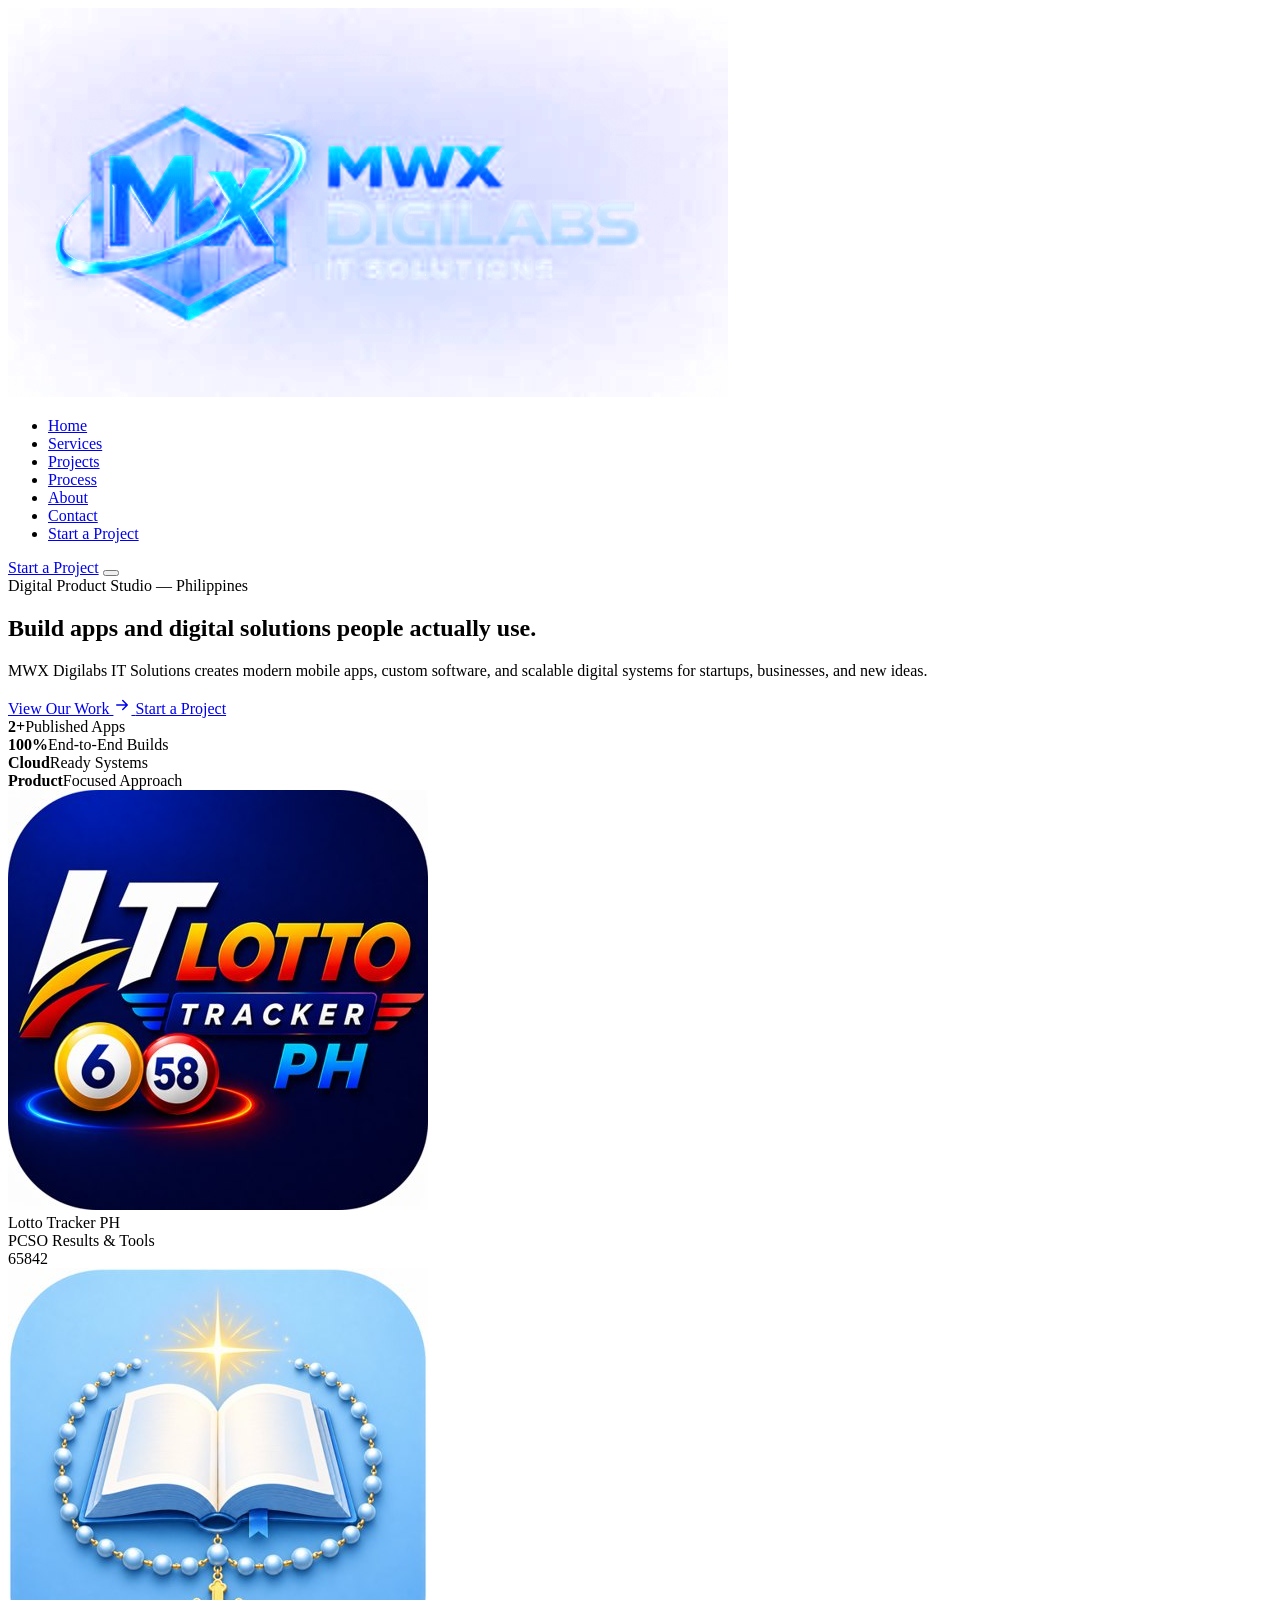
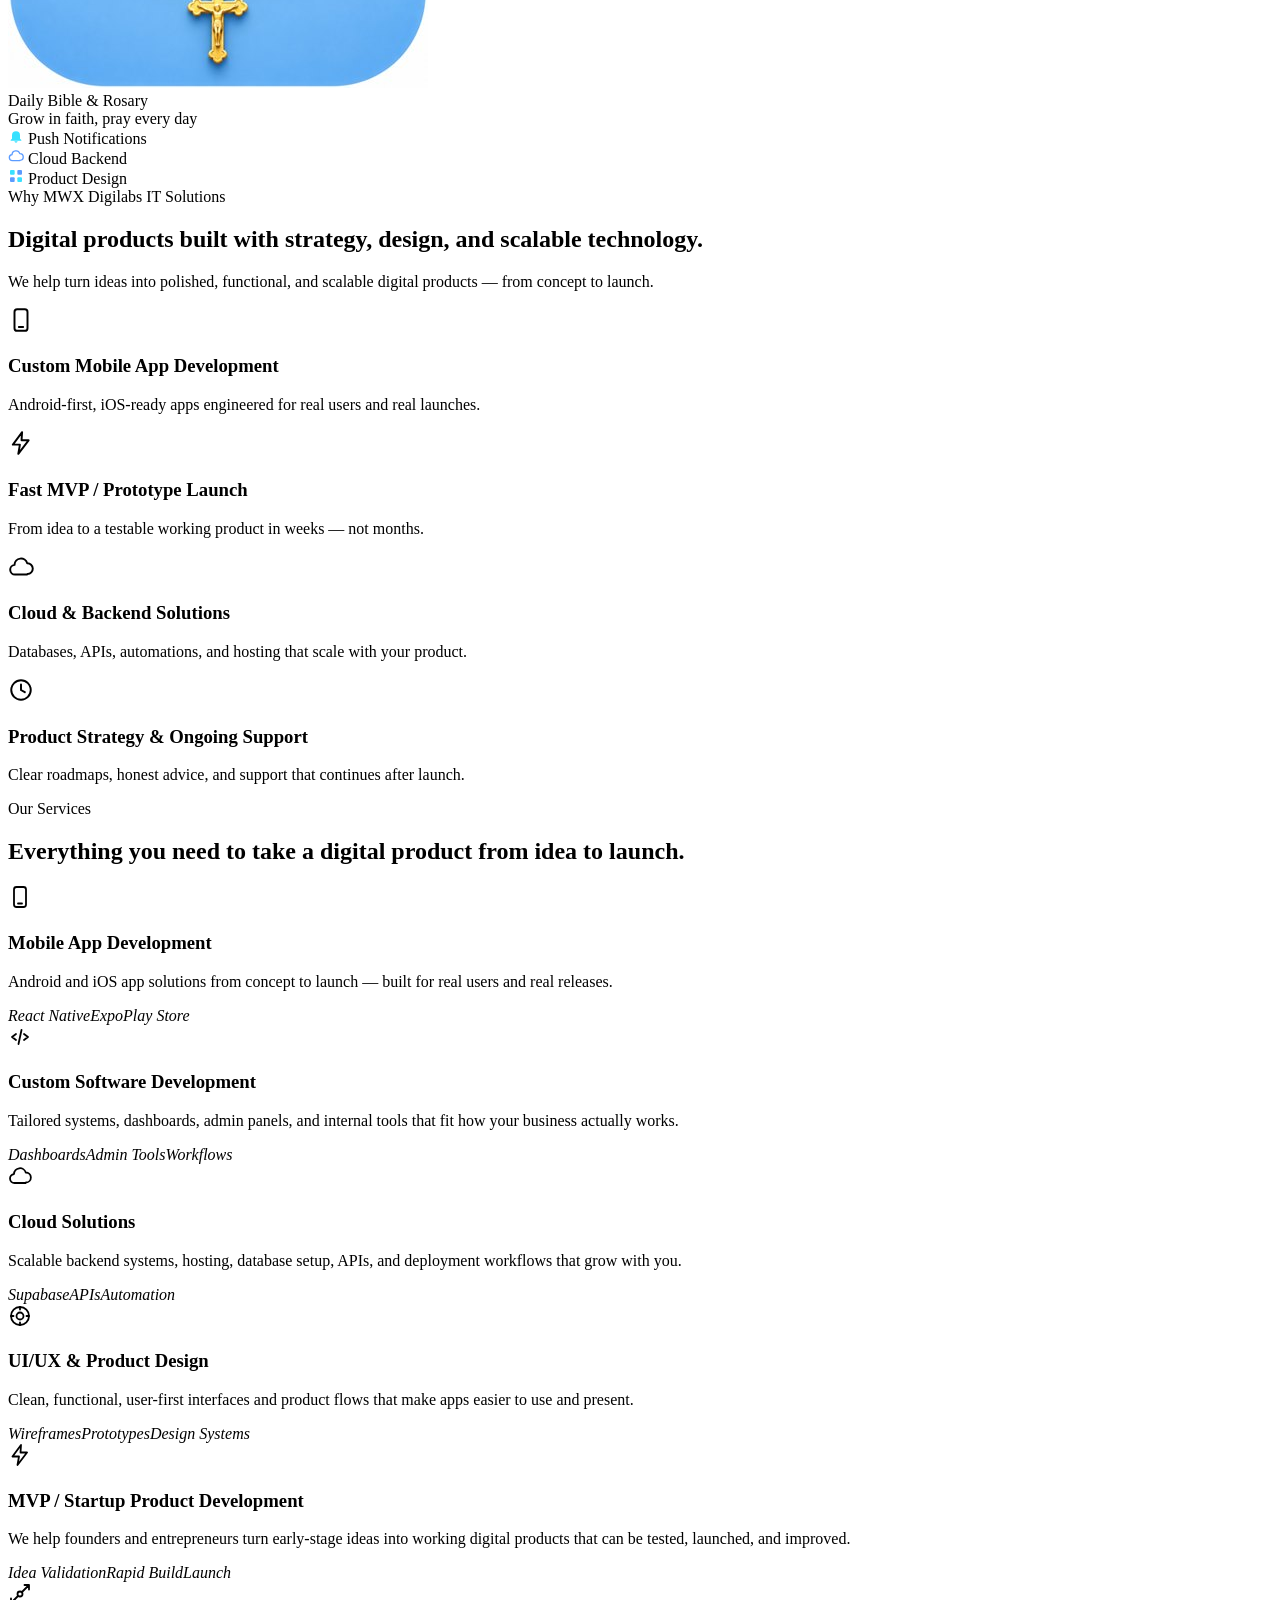
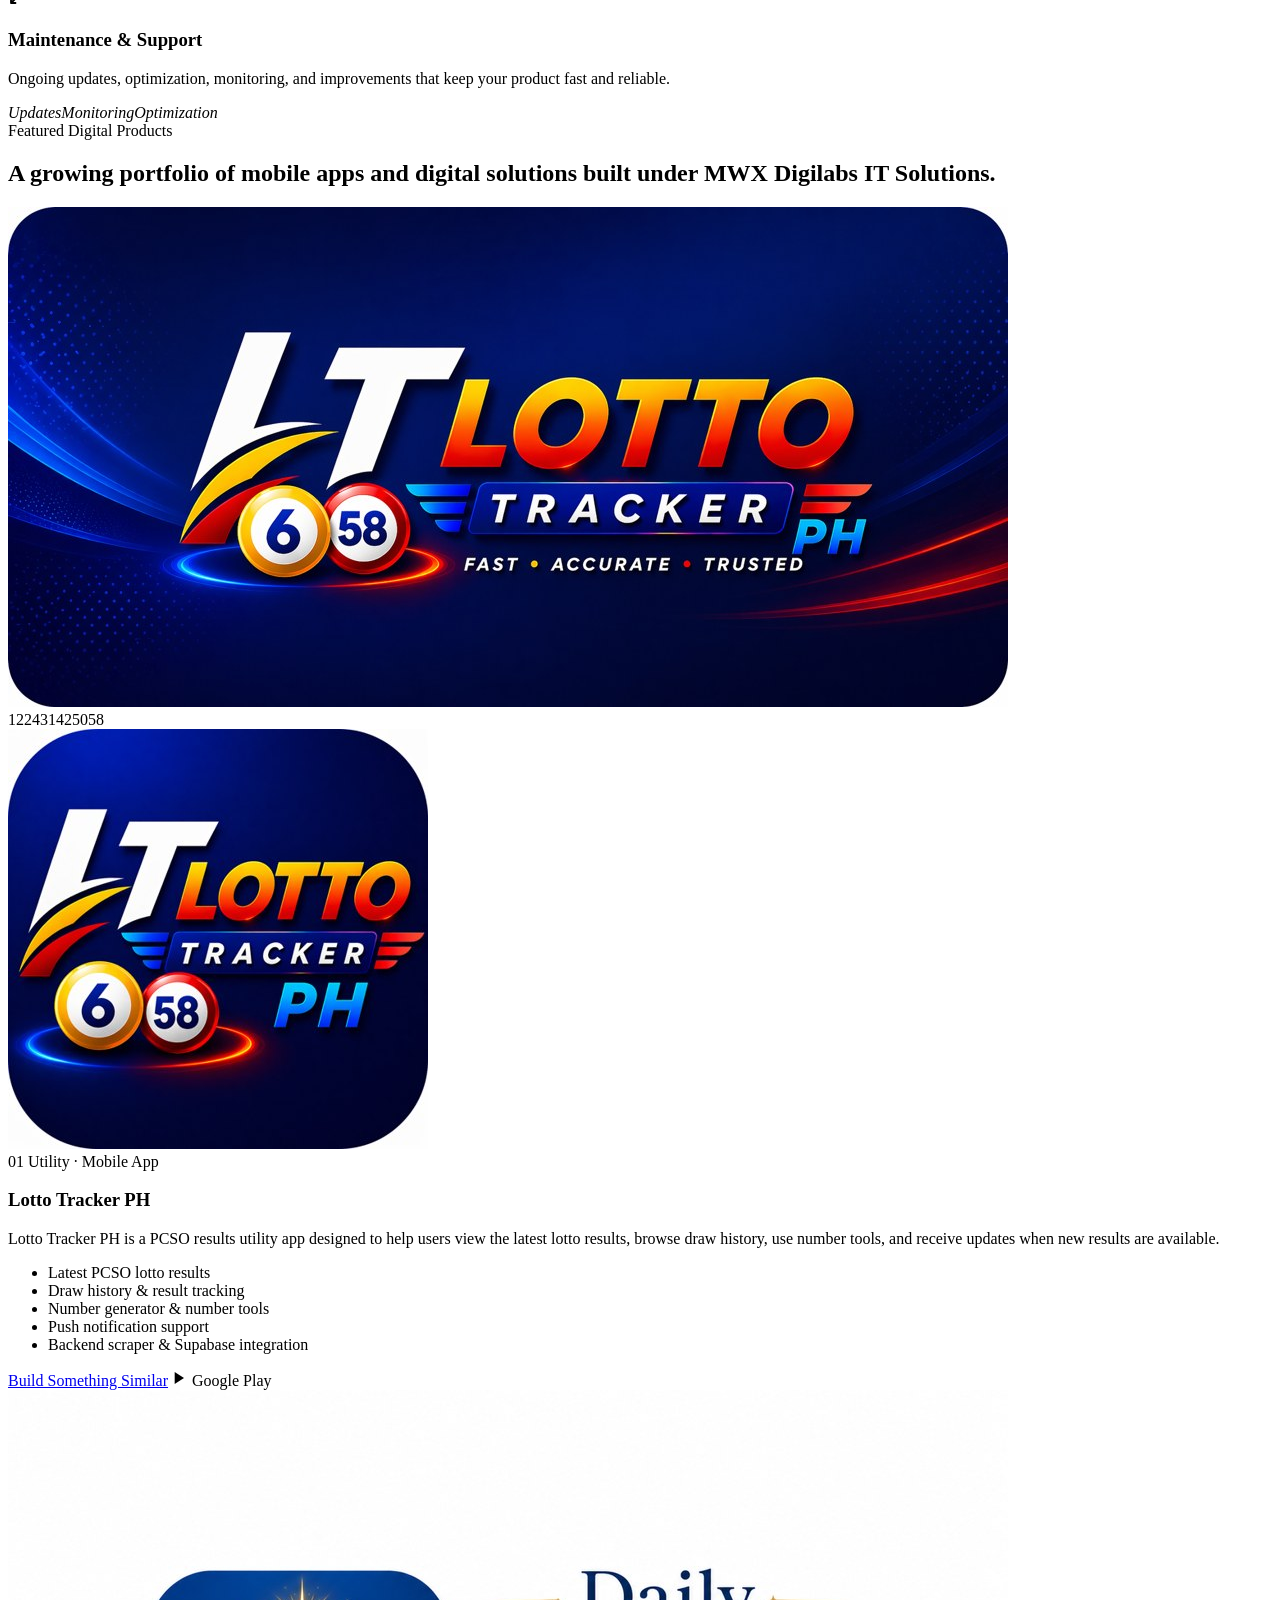
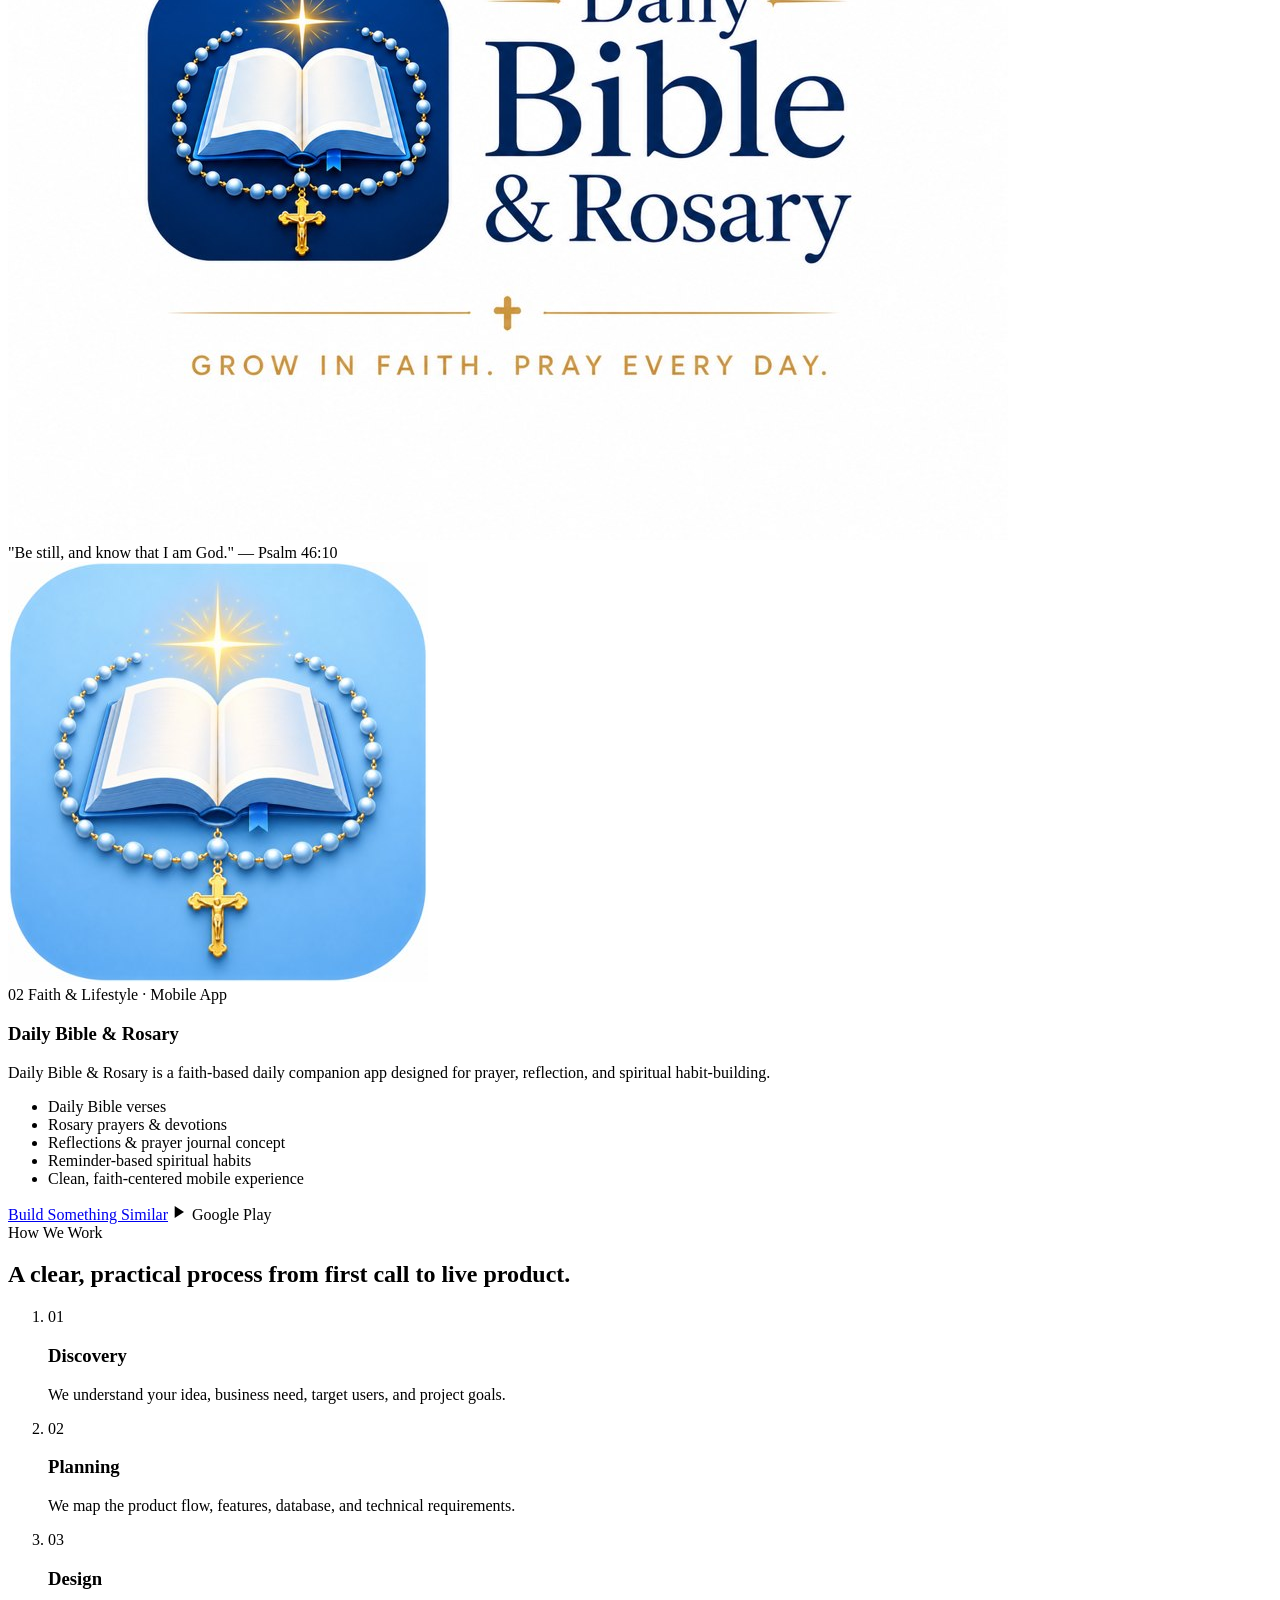
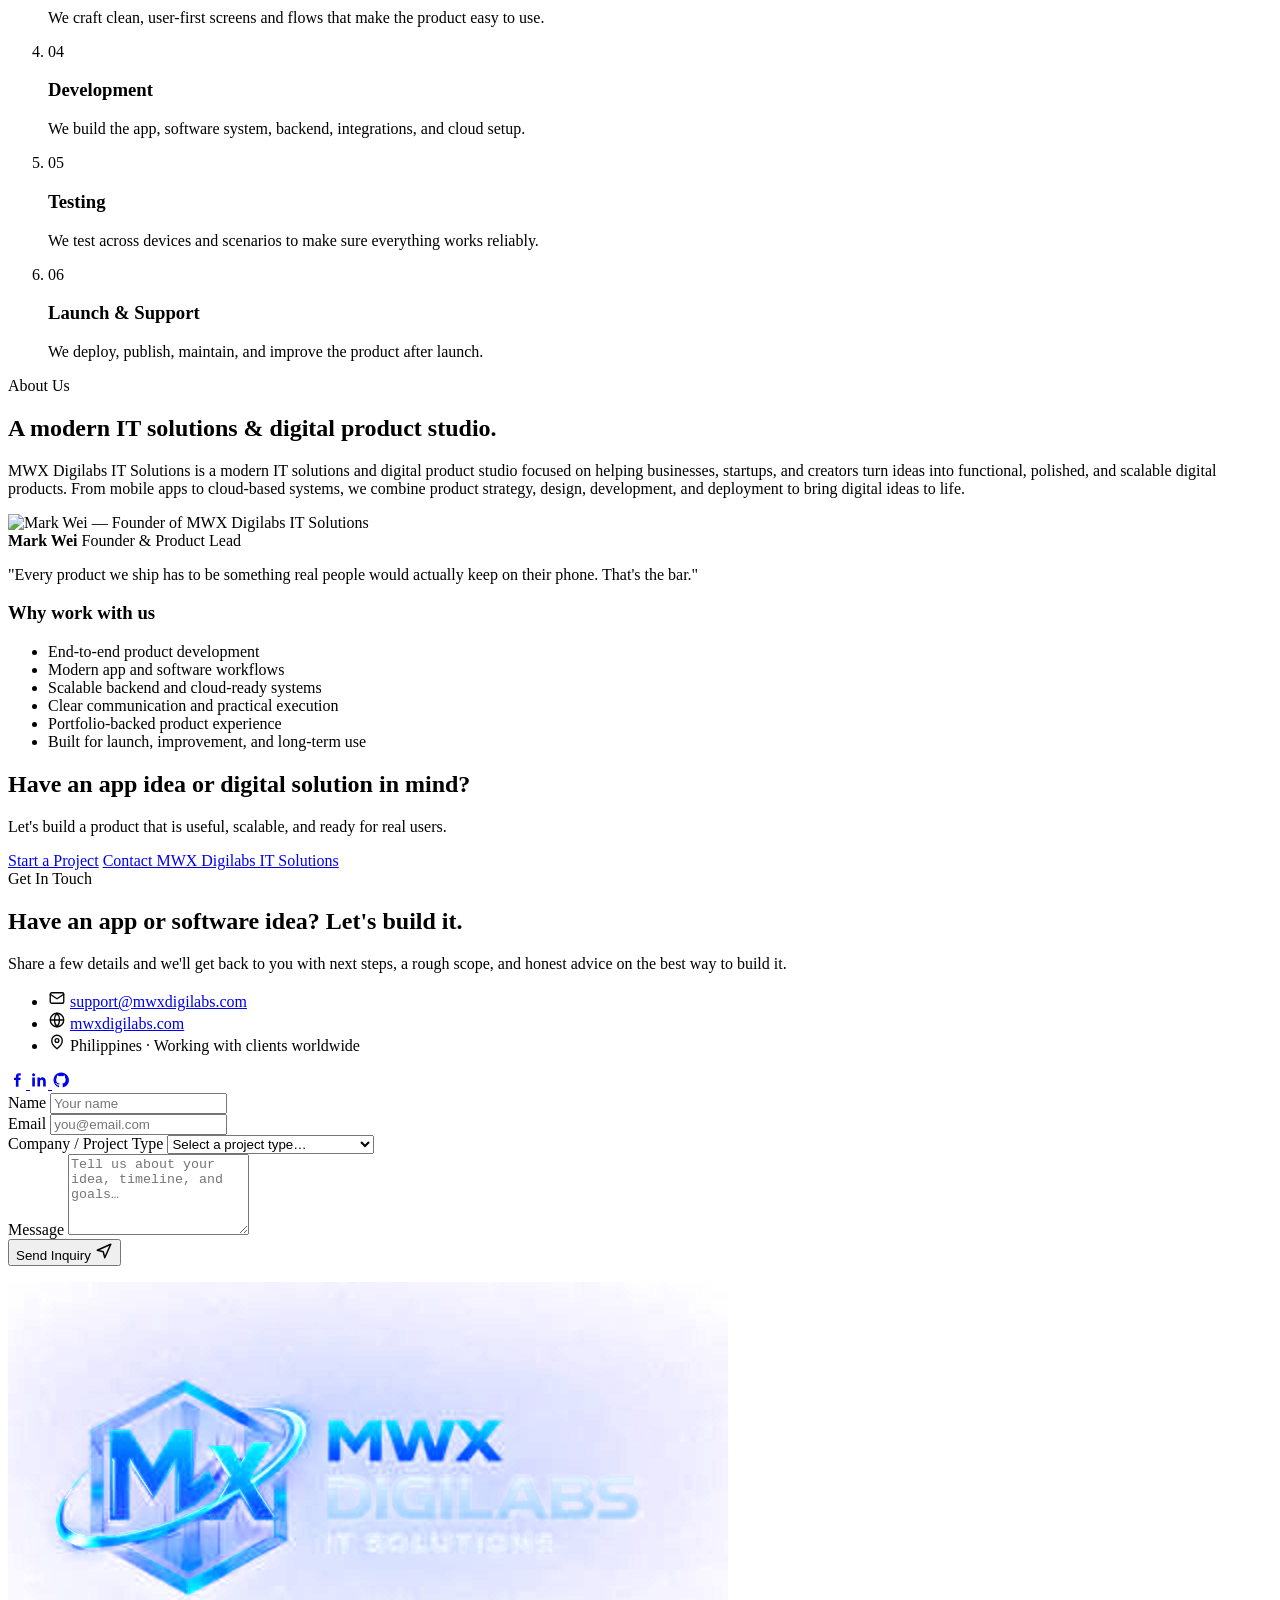
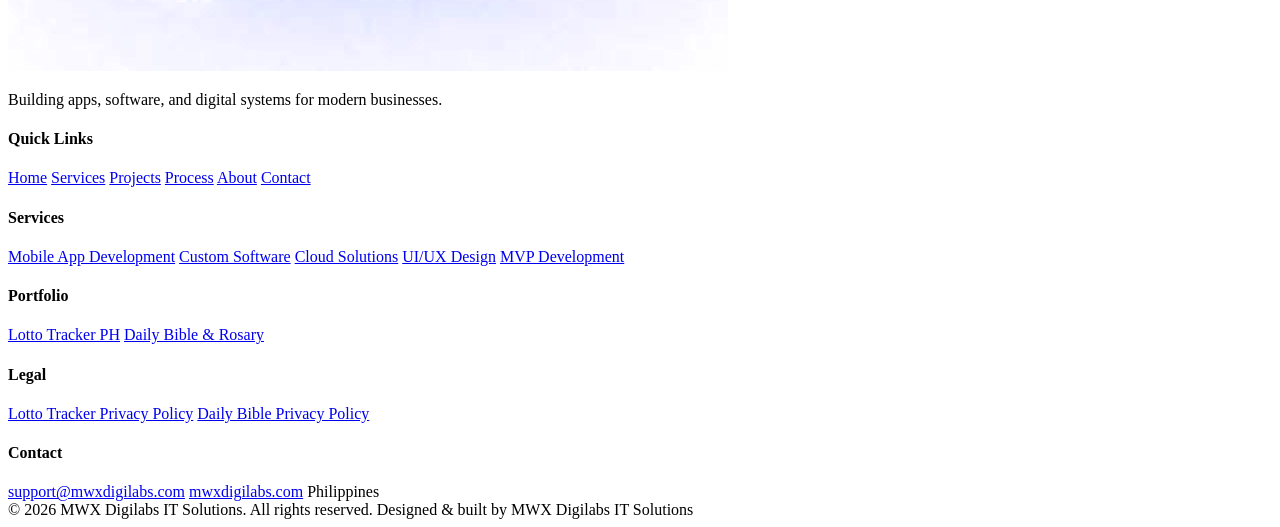
==== commit 908eabb2: "Add files via upload" ====
--- a/index.html
+++ b/index.html
@@ -9,13 +9,13 @@
   <meta property="og:title" content="MWX Digilabs IT Solutions — Digital Product Studio" />
   <meta property="og:description" content="We build apps and digital solutions people actually use. Mobile apps, custom software, and scalable cloud systems." />
   <meta property="og:type" content="website" />
-  <meta property="og:image" content="images/mwx-logo.jpg" />
-  <link rel="icon" type="image/png" href="images/favicon.png" />
-  <link rel="apple-touch-icon" href="images/mwx-mark.png" />
+  <meta property="og:image" content="./mwx-logo.png" />
+  <link rel="icon" type="image/png" href="./favicon.png" />
+  <link rel="apple-touch-icon" href="./mwx-mark.png" />
   <link rel="preconnect" href="https://fonts.googleapis.com" />
   <link rel="preconnect" href="https://fonts.gstatic.com" crossorigin />
   <link href="https://fonts.googleapis.com/css2?family=Space+Grotesk:wght@400;500;600;700&family=Manrope:wght@400;500;600;700;800&display=swap" rel="stylesheet" />
-  <link rel="stylesheet" href="css/styles.css" />
+  <link rel="stylesheet" href="./styles.css" />
 </head>
 <body>
 
@@ -23,7 +23,7 @@
   <header class="nav-wrap" id="navbar">
     <nav class="nav container" aria-label="Main navigation">
       <a href="#home" class="nav-logo" aria-label="MWX Digilabs IT Solutions — Home">
-        <img src="images/mwx-logo.png" alt="MWX Digilabs IT Solutions logo" class="nav-logo-img" />
+        <img src="./mwx-logo.png" alt="MWX Digilabs IT Solutions logo" class="nav-logo-img" />
       </a>
       <ul class="nav-links" id="navLinks">
         <li><a href="#home" class="nav-link active">Home</a></li>
@@ -77,6 +77,8 @@
             <div class="meta-item"><strong>100%</strong><span>End-to-End Builds</span></div>
             <div class="meta-divider"></div>
             <div class="meta-item"><strong>Cloud</strong><span>Ready Systems</span></div>
+            <div class="meta-divider"></div>
+            <div class="meta-item"><strong>Product</strong><span>Focused Approach</span></div>
           </div>
         </div>
 
@@ -84,7 +86,7 @@
           <div class="phone phone-main">
             <div class="phone-notch"></div>
             <div class="phone-screen screen-lotto">
-              <img src="images/lotto-icon.jpg" alt="" class="phone-app-icon" />
+              <img src="./lotto-icon.jpg" alt="" class="phone-app-icon" />
               <div class="phone-app-name">Lotto Tracker PH</div>
               <div class="phone-app-tag">PCSO Results &amp; Tools</div>
               <div class="phone-rows">
@@ -97,7 +99,7 @@
           <div class="phone phone-back">
             <div class="phone-notch"></div>
             <div class="phone-screen screen-bible">
-              <img src="images/bible-icon.jpg" alt="" class="phone-app-icon" />
+              <img src="./bible-icon.jpg" alt="" class="phone-app-icon" />
               <div class="phone-app-name dark">Daily Bible &amp; Rosary</div>
               <div class="phone-app-tag dark">Grow in faith, pray every day</div>
               <div class="phone-rows">
@@ -126,7 +128,7 @@
     <section class="trust section-dark">
       <div class="container">
         <div class="section-head reveal">
-          <span class="eyebrow">Why MWX Digilabs</span>
+          <span class="eyebrow">Why MWX Digilabs IT Solutions</span>
           <h2>Digital products built with strategy, design, and scalable technology.</h2>
           <p>We help turn ideas into polished, functional, and scalable digital products — from concept to launch.</p>
         </div>
@@ -176,7 +178,7 @@
               <svg width="24" height="24" viewBox="0 0 24 24" fill="none"><rect x="6" y="2" width="12" height="20" rx="2.5" stroke="currentColor" stroke-width="1.8"/><path d="M10 18.5h4" stroke="currentColor" stroke-width="1.8" stroke-linecap="round"/></svg>
             </div>
             <h3>Mobile App Development</h3>
-            <p>We build modern Android and iOS-ready mobile apps for businesses, startups, and utility-based product ideas.</p>
+            <p>Android and iOS app solutions from concept to launch — built for real users and real releases.</p>
             <span class="service-tags"><i>React Native</i><i>Expo</i><i>Play Store</i></span>
           </article>
           <article class="service-card reveal">
@@ -184,7 +186,7 @@
               <svg width="24" height="24" viewBox="0 0 24 24" fill="none"><path d="m8 9-4 3 4 3m8-6 4 3-4 3M13.5 5l-3 14" stroke="currentColor" stroke-width="1.8" stroke-linecap="round" stroke-linejoin="round"/></svg>
             </div>
             <h3>Custom Software Development</h3>
-            <p>We create tailored digital systems, dashboards, admin tools, and workflow solutions for business operations.</p>
+            <p>Tailored systems, dashboards, admin panels, and internal tools that fit how your business actually works.</p>
             <span class="service-tags"><i>Dashboards</i><i>Admin Tools</i><i>Workflows</i></span>
           </article>
           <article class="service-card reveal">
@@ -192,15 +194,15 @@
               <svg width="24" height="24" viewBox="0 0 24 24" fill="none"><path d="M6.5 19A4.5 4.5 0 0 1 6 10.03 6 6 0 0 1 17.74 8.5 5 5 0 0 1 18 18.5l-.5.5h-11Z" stroke="currentColor" stroke-width="1.8" stroke-linejoin="round"/></svg>
             </div>
             <h3>Cloud Solutions</h3>
-            <p>We help set up scalable backends, databases, APIs, hosting, automations, and cloud-based infrastructure.</p>
+            <p>Scalable backend systems, hosting, database setup, APIs, and deployment workflows that grow with you.</p>
             <span class="service-tags"><i>Supabase</i><i>APIs</i><i>Automation</i></span>
           </article>
           <article class="service-card reveal">
             <div class="service-icon">
               <svg width="24" height="24" viewBox="0 0 24 24" fill="none"><circle cx="12" cy="12" r="9" stroke="currentColor" stroke-width="1.8"/><circle cx="12" cy="12" r="3.5" stroke="currentColor" stroke-width="1.8"/><path d="M12 3v2.5M12 18.5V21M3 12h2.5M18.5 12H21" stroke="currentColor" stroke-width="1.8" stroke-linecap="round"/></svg>
             </div>
-            <h3>UI/UX Product Design</h3>
-            <p>We design clean, user-friendly interfaces and product flows that make apps easier to use and present.</p>
+            <h3>UI/UX &amp; Product Design</h3>
+            <p>Clean, functional, user-first interfaces and product flows that make apps easier to use and present.</p>
             <span class="service-tags"><i>Wireframes</i><i>Prototypes</i><i>Design Systems</i></span>
           </article>
           <article class="service-card reveal">
@@ -213,11 +215,11 @@
           </article>
           <article class="service-card reveal">
             <div class="service-icon">
-              <svg width="24" height="24" viewBox="0 0 24 24" fill="none"><path d="M3 17v-2a4 4 0 0 1 4-4h10a4 4 0 0 1 4 4v2" stroke="currentColor" stroke-width="1.8" stroke-linecap="round"/><path d="M12 11V3m0 0L8.5 6.5M12 3l3.5 3.5" stroke="currentColor" stroke-width="1.8" stroke-linecap="round" stroke-linejoin="round"/><path d="M5 21h14" stroke="currentColor" stroke-width="1.8" stroke-linecap="round"/></svg>
-            </div>
-            <h3>Business Digitalization Solutions</h3>
-            <p>We help businesses move from manual processes to digital systems for better tracking, operations, and scalability.</p>
-            <span class="service-tags"><i>Process Digitization</i><i>Tracking</i><i>Scale</i></span>
+              <svg width="24" height="24" viewBox="0 0 24 24" fill="none"><path d="M14.5 9.5 21 3m0 0h-4.5M21 3v4.5M9.5 14.5 3 21m0 0h4.5M3 21v-4.5" stroke="currentColor" stroke-width="1.8" stroke-linecap="round" stroke-linejoin="round"/><circle cx="12" cy="12" r="2.5" stroke="currentColor" stroke-width="1.8"/></svg>
+            </div>
+            <h3>Maintenance &amp; Support</h3>
+            <p>Ongoing updates, optimization, monitoring, and improvements that keep your product fast and reliable.</p>
+            <span class="service-tags"><i>Updates</i><i>Monitoring</i><i>Optimization</i></span>
           </article>
         </div>
       </div>
@@ -238,7 +240,7 @@
             <div class="phone phone-project">
               <div class="phone-notch"></div>
               <div class="phone-screen screen-lotto-full">
-                <img src="images/lotto-logo.jpg" alt="Lotto Tracker PH app artwork" class="project-screen-art" />
+                <img src="./lotto-logo.jpg" alt="Lotto Tracker PH app artwork" class="project-screen-art" />
                 <div class="screen-mock-rows">
                   <div class="mock-result"><span class="ball b1">12</span><span class="ball b2">24</span><span class="ball b3">31</span><span class="ball b1">42</span><span class="ball b2">50</span><span class="ball b3">58</span></div>
                   <div class="mock-bar"></div>
@@ -246,7 +248,7 @@
                 </div>
               </div>
             </div>
-            <img src="images/lotto-icon.jpg" alt="Lotto Tracker PH app icon" class="project-app-icon icon-lotto" />
+            <img src="./lotto-icon.jpg" alt="Lotto Tracker PH app icon" class="project-app-icon icon-lotto" />
           </div>
           <div class="project-info">
             <div class="project-kicker">
@@ -283,7 +285,7 @@
             <div class="phone phone-project">
               <div class="phone-notch"></div>
               <div class="phone-screen screen-bible-full">
-                <img src="images/bible-logo.jpg" alt="Daily Bible &amp; Rosary app artwork" class="project-screen-art" />
+                <img src="./bible-logo.jpg" alt="Daily Bible &amp; Rosary app artwork" class="project-screen-art" />
                 <div class="screen-mock-rows">
                   <div class="mock-verse">"Be still, and know that I am God." — Psalm 46:10</div>
                   <div class="mock-bar light"></div>
@@ -291,7 +293,7 @@
                 </div>
               </div>
             </div>
-            <img src="images/bible-icon.jpg" alt="Daily Bible &amp; Rosary app icon" class="project-app-icon icon-bible" />
+            <img src="./bible-icon.jpg" alt="Daily Bible &amp; Rosary app icon" class="project-app-icon icon-bible" />
           </div>
           <div class="project-info">
             <div class="project-kicker">
@@ -337,18 +339,28 @@
           </li>
           <li class="process-step reveal">
             <div class="step-num">02</div>
-            <h3>Design &amp; Planning</h3>
-            <p>We map the product flow, screens, features, database, and technical requirements.</p>
+            <h3>Planning</h3>
+            <p>We map the product flow, features, database, and technical requirements.</p>
           </li>
           <li class="process-step reveal">
             <div class="step-num">03</div>
-            <h3>Development</h3>
-            <p>We build the mobile app, software system, backend, database, integrations, and cloud setup.</p>
+            <h3>Design</h3>
+            <p>We craft clean, user-first screens and flows that make the product easy to use.</p>
           </li>
           <li class="process-step reveal">
             <div class="step-num">04</div>
+            <h3>Development</h3>
+            <p>We build the app, software system, backend, integrations, and cloud setup.</p>
+          </li>
+          <li class="process-step reveal">
+            <div class="step-num">05</div>
+            <h3>Testing</h3>
+            <p>We test across devices and scenarios to make sure everything works reliably.</p>
+          </li>
+          <li class="process-step reveal">
+            <div class="step-num">06</div>
             <h3>Launch &amp; Support</h3>
-            <p>We test, deploy, publish, maintain, and improve the product after launch.</p>
+            <p>We deploy, publish, maintain, and improve the product after launch.</p>
           </li>
         </ol>
       </div>
@@ -367,7 +379,7 @@
             strategy, design, development, and deployment to bring digital ideas to life.
           </p>
           <div class="founder-card">
-            <div class="founder-avatar">MW</div>
+            <img src="./founder.jpg" alt="Mark Wei — Founder of MWX Digilabs IT Solutions" class="founder-photo" />
             <div>
               <strong>Mark Wei</strong>
               <span>Founder &amp; Product Lead</span>
@@ -398,7 +410,7 @@
           <p>Let's build a product that is useful, scalable, and ready for real users.</p>
           <div class="cta-actions">
             <a href="#contact" class="btn btn-white btn-lg">Start a Project</a>
-            <a href="mailto:hello@mwxdigilabs.com" class="btn btn-ghost btn-lg">Contact MWX Digilabs</a>
+            <a href="mailto:support@mwxdigilabs.com" class="btn btn-ghost btn-lg">Contact MWX Digilabs IT Solutions</a>
           </div>
         </div>
       </div>
@@ -409,12 +421,12 @@
       <div class="container contact-inner">
         <div class="contact-copy reveal">
           <span class="eyebrow">Get In Touch</span>
-          <h2>Tell us about your project.</h2>
+          <h2>Have an app or software idea? Let's build it.</h2>
           <p>Share a few details and we'll get back to you with next steps, a rough scope, and honest advice on the best way to build it.</p>
           <ul class="contact-details">
             <li>
               <svg width="18" height="18" viewBox="0 0 24 24" fill="none"><rect x="3" y="5" width="18" height="14" rx="2" stroke="currentColor" stroke-width="1.8"/><path d="m3 7 9 6 9-6" stroke="currentColor" stroke-width="1.8" stroke-linecap="round" stroke-linejoin="round"/></svg>
-              <a href="mailto:hello@mwxdigilabs.com">hello@mwxdigilabs.com</a>
+              <a href="mailto:support@mwxdigilabs.com">support@mwxdigilabs.com</a>
             </li>
             <li>
               <svg width="18" height="18" viewBox="0 0 24 24" fill="none"><circle cx="12" cy="12" r="9" stroke="currentColor" stroke-width="1.8"/><path d="M3 12h18M12 3a13.5 13.5 0 0 1 0 18 13.5 13.5 0 0 1 0-18Z" stroke="currentColor" stroke-width="1.8"/></svg>
@@ -458,7 +470,7 @@
               <option>Cloud Solutions</option>
               <option>UI/UX Product Design</option>
               <option>MVP / Startup Product</option>
-              <option>Business Digitalization</option>
+              <option>Maintenance &amp; Support</option>
               <option>Something else</option>
             </select>
           </div>
@@ -481,7 +493,7 @@
     <div class="container">
       <div class="footer-top">
         <div class="footer-brand">
-          <img src="images/mwx-logo.png" alt="MWX Digilabs IT Solutions logo" class="footer-logo" />
+          <img src="./mwx-logo.png" alt="MWX Digilabs IT Solutions logo" class="footer-logo" />
           <p>Building apps, software, and digital systems for modern businesses.</p>
         </div>
         <nav class="footer-col" aria-label="Quick links">
@@ -511,18 +523,18 @@
         </nav>
         <div class="footer-col">
           <h4>Contact</h4>
-          <a href="mailto:hello@mwxdigilabs.com">hello@mwxdigilabs.com</a>
+          <a href="mailto:support@mwxdigilabs.com">support@mwxdigilabs.com</a>
           <a href="https://mwxdigilabs.com" target="_blank" rel="noopener">mwxdigilabs.com</a>
           <span class="footer-loc">Philippines</span>
         </div>
       </div>
       <div class="footer-bottom">
         <span>&copy; <span id="year">2026</span> MWX Digilabs IT Solutions. All rights reserved.</span>
-        <span class="footer-made">Designed &amp; built by MWX Digilabs</span>
+        <span class="footer-made">Designed &amp; built by MWX Digilabs IT Solutions</span>
       </div>
     </div>
   </footer>
 
-  <script src="js/main.js"></script>
+  <script src="./main.js"></script>
 </body>
 </html>
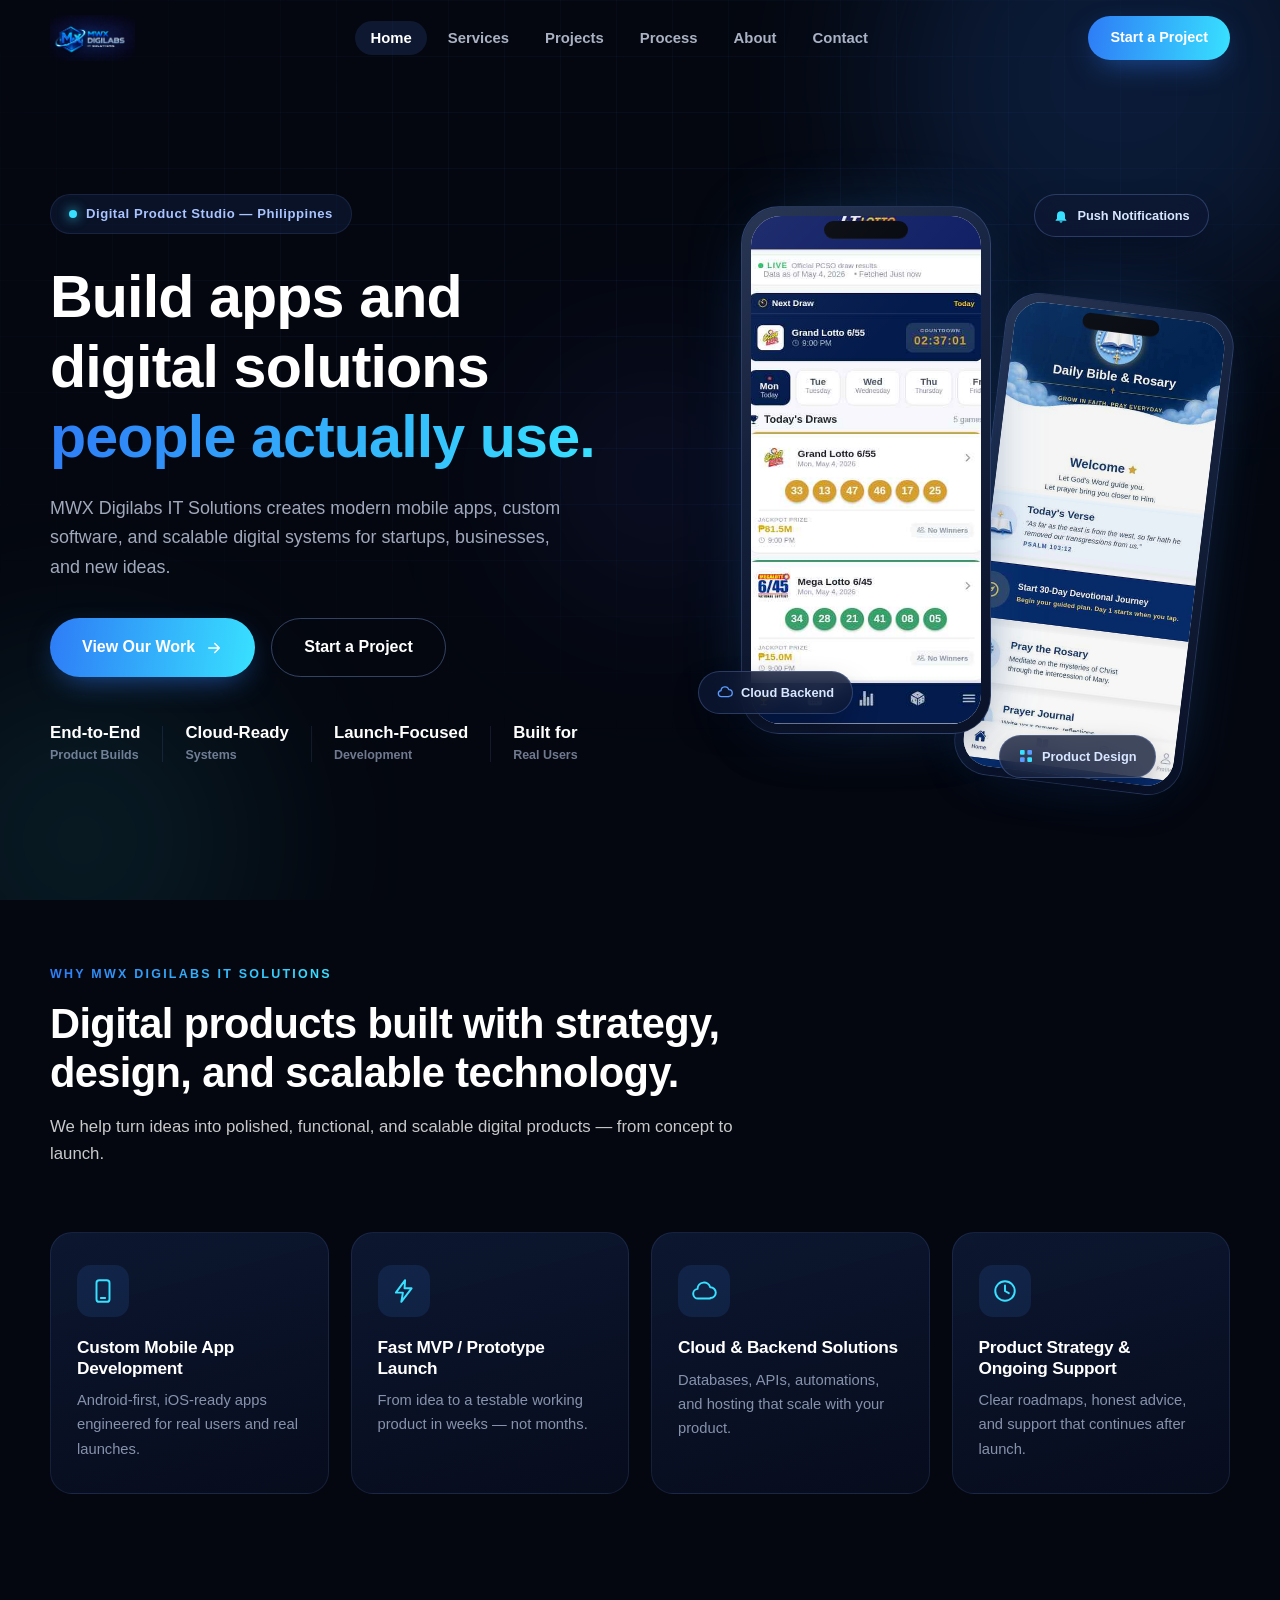
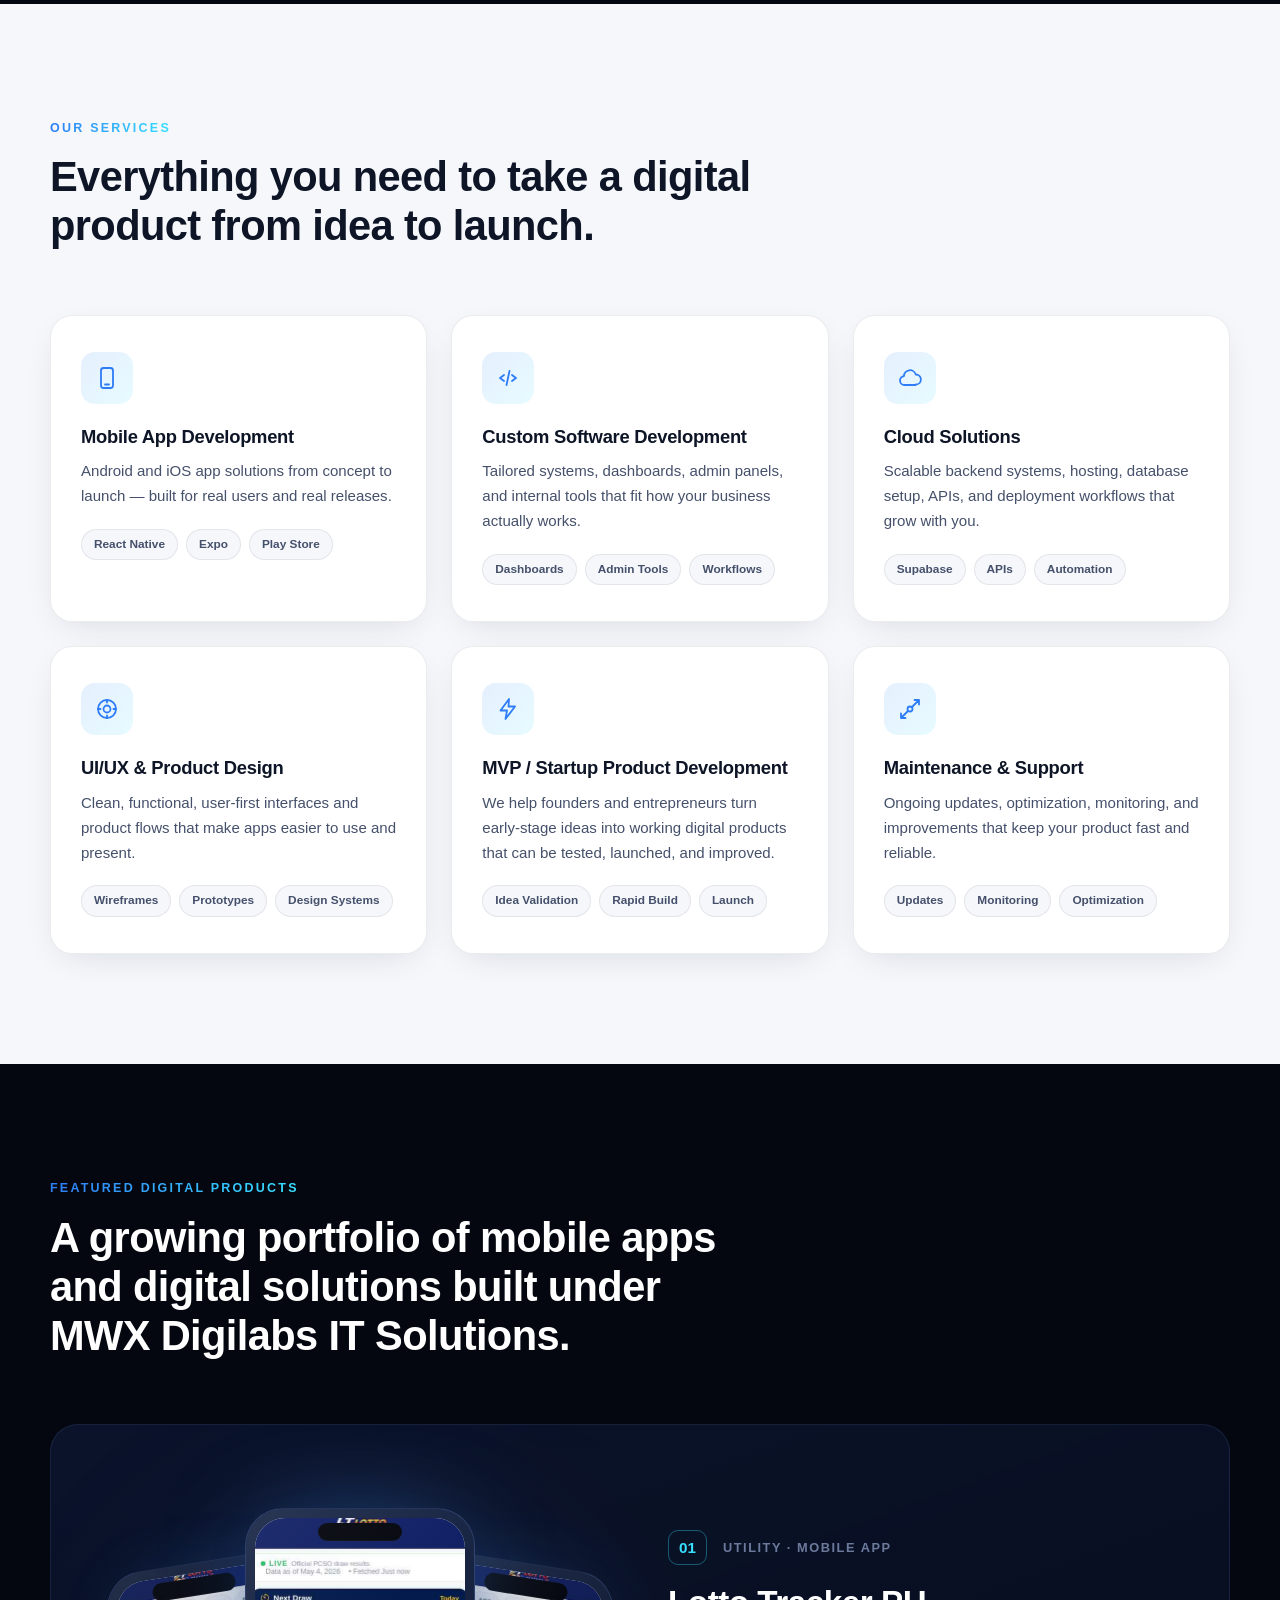
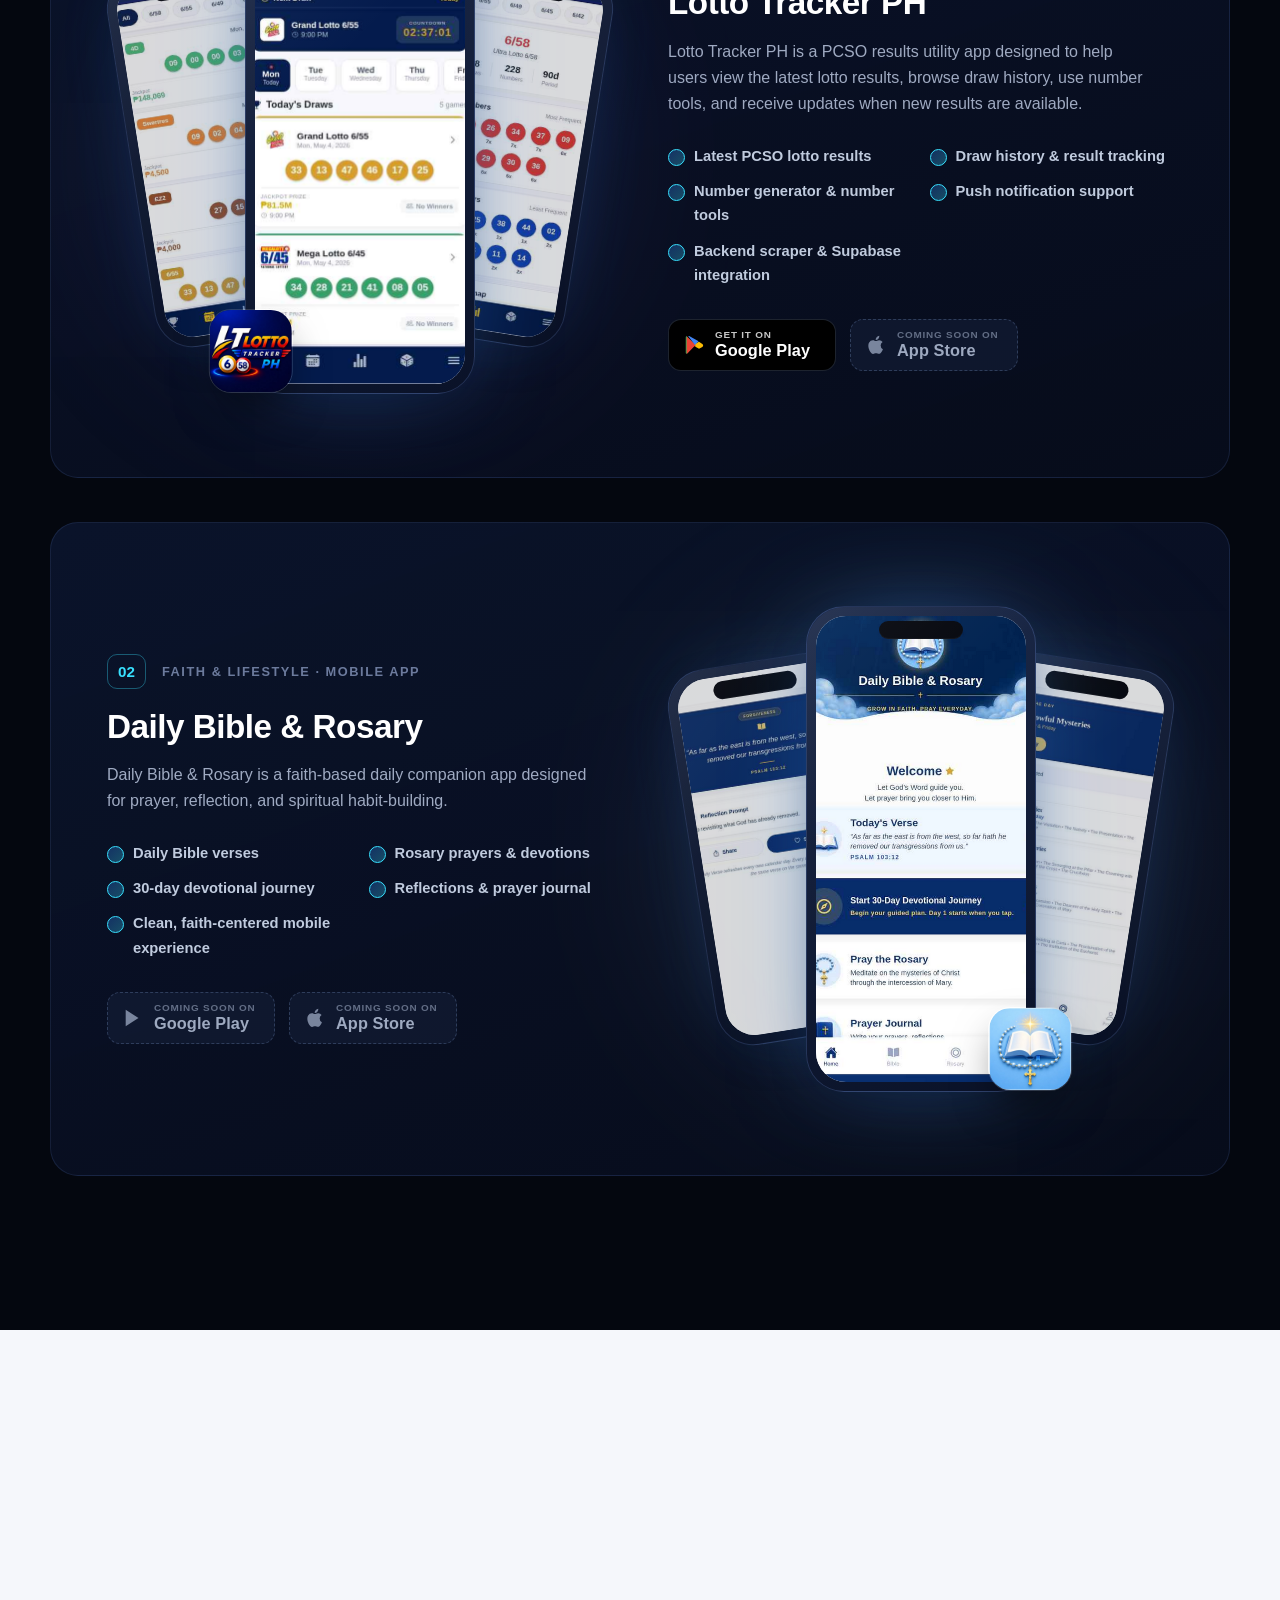
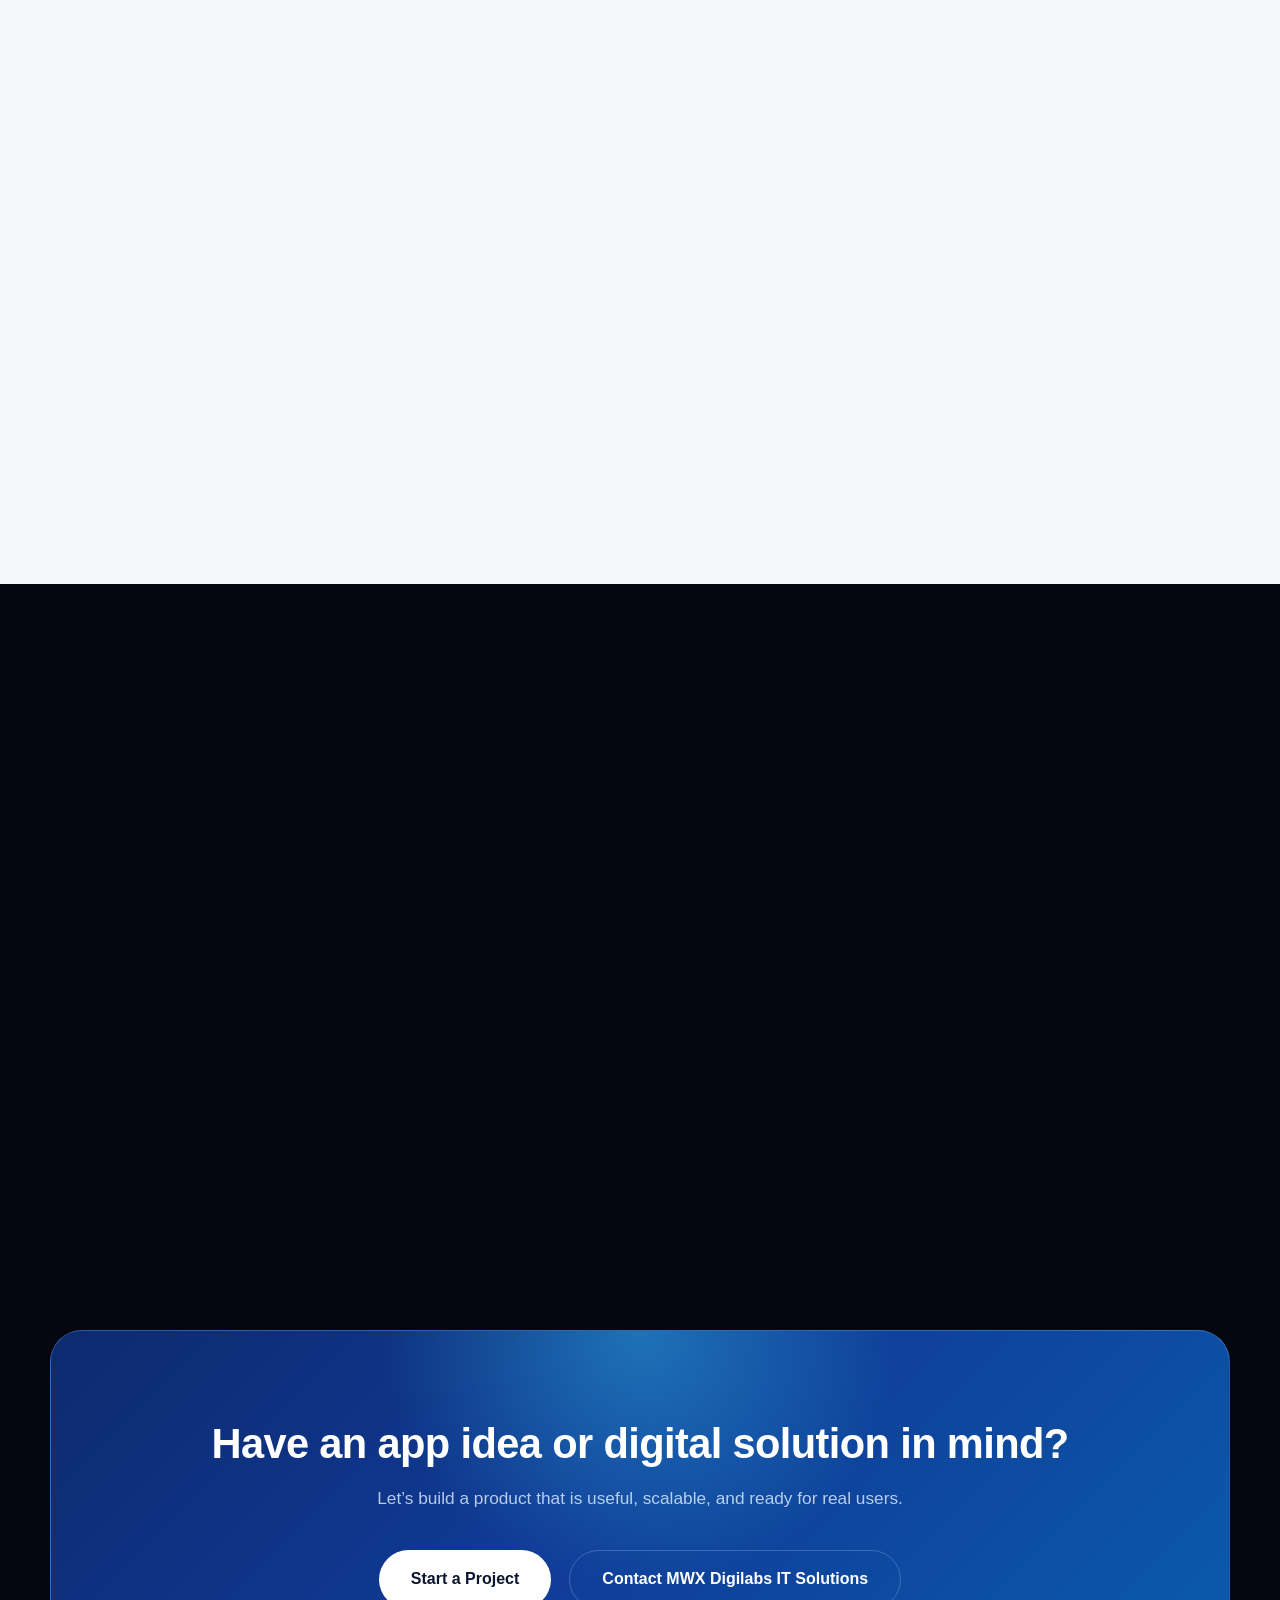
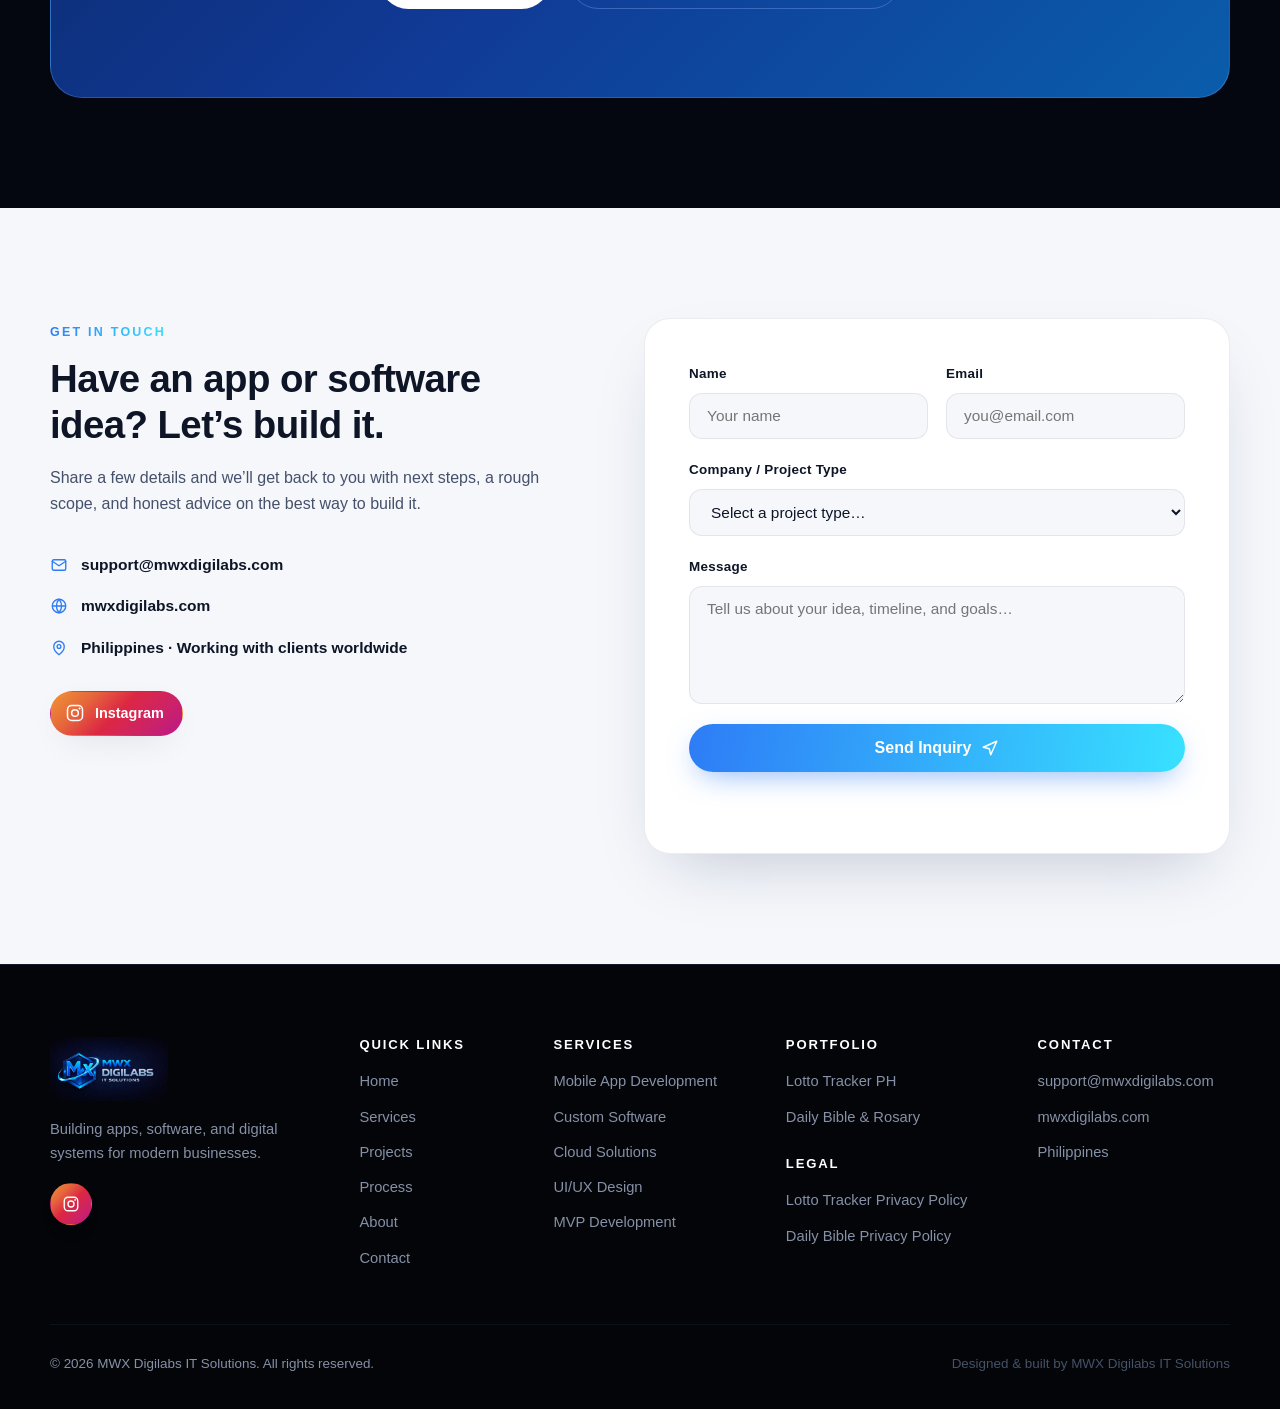
==== commit cafe1651: "Add files via upload" ====
--- a/index.html
+++ b/index.html
@@ -72,41 +72,24 @@
             <a href="#contact" class="btn btn-ghost btn-lg">Start a Project</a>
           </div>
           <div class="hero-meta">
-            <div class="meta-item"><strong>2+</strong><span>Published Apps</span></div>
+            <div class="meta-item"><strong>End-to-End</strong><span>Product Builds</span></div>
             <div class="meta-divider"></div>
-            <div class="meta-item"><strong>100%</strong><span>End-to-End Builds</span></div>
+            <div class="meta-item"><strong>Cloud-Ready</strong><span>Systems</span></div>
             <div class="meta-divider"></div>
-            <div class="meta-item"><strong>Cloud</strong><span>Ready Systems</span></div>
+            <div class="meta-item"><strong>Launch-Focused</strong><span>Development</span></div>
             <div class="meta-divider"></div>
-            <div class="meta-item"><strong>Product</strong><span>Focused Approach</span></div>
+            <div class="meta-item"><strong>Built for</strong><span>Real Users</span></div>
           </div>
         </div>
 
         <div class="hero-visual reveal" aria-hidden="true">
-          <div class="phone phone-main">
+          <div class="phone-frame phone-main">
             <div class="phone-notch"></div>
-            <div class="phone-screen screen-lotto">
-              <img src="./lotto-icon.jpg" alt="" class="phone-app-icon" />
-              <div class="phone-app-name">Lotto Tracker PH</div>
-              <div class="phone-app-tag">PCSO Results &amp; Tools</div>
-              <div class="phone-rows">
-                <div class="phone-row"><span class="ball b1">6</span><span class="ball b2">58</span><span class="ball b3">42</span><span class="phone-row-bar"></span></div>
-                <div class="phone-row"><span class="phone-row-bar w70"></span></div>
-                <div class="phone-row"><span class="phone-row-bar w50"></span></div>
-              </div>
-            </div>
-          </div>
-          <div class="phone phone-back">
+            <img src="./lotto-screen-01.png" alt="Lotto Tracker PH app — PCSO results" class="phone-screenshot" />
+          </div>
+          <div class="phone-frame phone-back">
             <div class="phone-notch"></div>
-            <div class="phone-screen screen-bible">
-              <img src="./bible-icon.jpg" alt="" class="phone-app-icon" />
-              <div class="phone-app-name dark">Daily Bible &amp; Rosary</div>
-              <div class="phone-app-tag dark">Grow in faith, pray every day</div>
-              <div class="phone-rows">
-                <div class="phone-row"><span class="phone-row-bar light"></span></div>
-                <div class="phone-row"><span class="phone-row-bar light w70"></span></div>
-              </div>
-            </div>
+            <img src="./bible-01-home.png" alt="Daily Bible & Rosary app — home" class="phone-screenshot" />
           </div>
           <div class="float-chip chip-1">
             <svg width="16" height="16" viewBox="0 0 24 24" fill="none"><path d="M12 22a2.5 2.5 0 0 0 2.45-2h-4.9A2.5 2.5 0 0 0 12 22Zm6-6V11a6 6 0 1 0-12 0v5l-2 2v1h16v-1l-2-2Z" fill="#38E1FF"/></svg>
@@ -235,17 +218,20 @@
 
         <!-- Project 1: Lotto Tracker PH -->
         <article class="project-card reveal" id="project-lotto">
-          <div class="project-visual project-visual-lotto">
+          <div class="project-visual">
             <div class="project-glow glow-lotto"></div>
-            <div class="phone phone-project">
-              <div class="phone-notch"></div>
-              <div class="phone-screen screen-lotto-full">
-                <img src="./lotto-logo.jpg" alt="Lotto Tracker PH app artwork" class="project-screen-art" />
-                <div class="screen-mock-rows">
-                  <div class="mock-result"><span class="ball b1">12</span><span class="ball b2">24</span><span class="ball b3">31</span><span class="ball b1">42</span><span class="ball b2">50</span><span class="ball b3">58</span></div>
-                  <div class="mock-bar"></div>
-                  <div class="mock-bar w60"></div>
-                </div>
+            <div class="phone-gallery">
+              <div class="phone-frame phone-gallery-main">
+                <div class="phone-notch"></div>
+                <img src="./lotto-screen-01.png" alt="Lotto Tracker PH — PCSO results home" class="phone-screenshot" />
+              </div>
+              <div class="phone-frame phone-gallery-side phone-gallery-left">
+                <div class="phone-notch"></div>
+                <img src="./lotto-screen-03.png" alt="Lotto Tracker PH — past draw results" class="phone-screenshot" />
+              </div>
+              <div class="phone-frame phone-gallery-side phone-gallery-right">
+                <div class="phone-notch"></div>
+                <img src="./lotto-screen-04.png" alt="Lotto Tracker PH — number statistics" class="phone-screenshot" />
               </div>
             </div>
             <img src="./lotto-icon.jpg" alt="Lotto Tracker PH app icon" class="project-app-icon icon-lotto" />
@@ -268,11 +254,27 @@
               <li>Push notification support</li>
               <li>Backend scraper &amp; Supabase integration</li>
             </ul>
-            <div class="project-actions">
-              <a href="#contact" class="btn btn-outline-light btn-sm">Build Something Similar</a>
-              <span class="project-store-badge">
-                <svg width="16" height="16" viewBox="0 0 24 24" fill="none"><path d="m4 3 14 9L4 21V3Z" fill="currentColor"/></svg>
-                Google Play
+            <div class="project-stores">
+              <a href="https://play.google.com/store/apps/details?id=com.lottotracker.ph" target="_blank" rel="noopener" class="store-btn store-btn-active" aria-label="Get Lotto Tracker PH on Google Play">
+                <svg width="22" height="22" viewBox="0 0 24 24" fill="none" aria-hidden="true">
+                  <path d="M3.6 2.3c-.4.4-.6 1-.6 1.7v16c0 .7.2 1.3.6 1.7l9.4-9.7L3.6 2.3Z" fill="#34A853"/>
+                  <path d="m17.4 8.4-3.4 1.9-2 2 2 2 3.5 1.9 3.6-2c1.2-.7 1.2-2.5 0-3.2l-3.7-2.6Z" fill="#FBBC04"/>
+                  <path d="m3.6 2.3 10.4 10-2.4 2-7.4 7.4c-.2-.4-.2-.8-.2-1.2v-16c0-.8.2-1.4.6-1.7l-1 -.5Z" fill="#EA4335"/>
+                  <path d="m13 12 4-4-9.8-5.6c-.5-.3-1-.4-1.6-.2l7.4 9.8Z" fill="#4285F4"/>
+                </svg>
+                <span class="store-text">
+                  <span class="store-sub">GET IT ON</span>
+                  <span class="store-name">Google Play</span>
+                </span>
+              </a>
+              <span class="store-btn store-btn-disabled" aria-disabled="true" title="Coming soon on the App Store">
+                <svg width="22" height="22" viewBox="0 0 24 24" fill="currentColor" aria-hidden="true">
+                  <path d="M17.05 12.54a4.45 4.45 0 0 1 2.13-3.74 4.58 4.58 0 0 0-3.6-1.95c-1.52-.16-2.97.9-3.74.9-.79 0-1.96-.88-3.23-.86A4.81 4.81 0 0 0 4.5 9.36c-1.74 3-.44 7.43 1.24 9.87.83 1.2 1.8 2.53 3.07 2.48 1.24-.05 1.7-.8 3.2-.8 1.49 0 1.9.8 3.21.77 1.33-.02 2.16-1.2 2.96-2.4a10.62 10.62 0 0 0 1.36-2.77 4.32 4.32 0 0 1-2.49-3.97ZM14.61 5.16a4.4 4.4 0 0 0 1.02-3.16 4.5 4.5 0 0 0-2.92 1.5 4.18 4.18 0 0 0-1.05 3.05 3.71 3.71 0 0 0 2.95-1.39Z"/>
+                </svg>
+                <span class="store-text">
+                  <span class="store-sub">COMING SOON ON</span>
+                  <span class="store-name">App Store</span>
+                </span>
               </span>
             </div>
           </div>
@@ -280,17 +282,20 @@
 
         <!-- Project 2: Daily Bible & Rosary -->
         <article class="project-card project-card-flip reveal" id="project-bible">
-          <div class="project-visual project-visual-bible">
+          <div class="project-visual">
             <div class="project-glow glow-bible"></div>
-            <div class="phone phone-project">
-              <div class="phone-notch"></div>
-              <div class="phone-screen screen-bible-full">
-                <img src="./bible-logo.jpg" alt="Daily Bible &amp; Rosary app artwork" class="project-screen-art" />
-                <div class="screen-mock-rows">
-                  <div class="mock-verse">"Be still, and know that I am God." — Psalm 46:10</div>
-                  <div class="mock-bar light"></div>
-                  <div class="mock-bar light w60"></div>
-                </div>
+            <div class="phone-gallery">
+              <div class="phone-frame phone-gallery-main">
+                <div class="phone-notch"></div>
+                <img src="./bible-01-home.png" alt="Daily Bible & Rosary — home" class="phone-screenshot" />
+              </div>
+              <div class="phone-frame phone-gallery-side phone-gallery-left">
+                <div class="phone-notch"></div>
+                <img src="./bible-02-verse.png" alt="Daily Bible & Rosary — today's verse" class="phone-screenshot" />
+              </div>
+              <div class="phone-frame phone-gallery-side phone-gallery-right">
+                <div class="phone-notch"></div>
+                <img src="./bible-04-rosary.png" alt="Daily Bible & Rosary — pray the rosary" class="phone-screenshot" />
               </div>
             </div>
             <img src="./bible-icon.jpg" alt="Daily Bible &amp; Rosary app icon" class="project-app-icon icon-bible" />
@@ -308,15 +313,28 @@
             <ul class="project-features">
               <li>Daily Bible verses</li>
               <li>Rosary prayers &amp; devotions</li>
-              <li>Reflections &amp; prayer journal concept</li>
-              <li>Reminder-based spiritual habits</li>
+              <li>30-day devotional journey</li>
+              <li>Reflections &amp; prayer journal</li>
               <li>Clean, faith-centered mobile experience</li>
             </ul>
-            <div class="project-actions">
-              <a href="#contact" class="btn btn-outline-light btn-sm">Build Something Similar</a>
-              <span class="project-store-badge">
-                <svg width="16" height="16" viewBox="0 0 24 24" fill="none"><path d="m4 3 14 9L4 21V3Z" fill="currentColor"/></svg>
-                Google Play
+            <div class="project-stores">
+              <span class="store-btn store-btn-disabled" aria-disabled="true" title="Coming soon on Google Play">
+                <svg width="22" height="22" viewBox="0 0 24 24" fill="currentColor" aria-hidden="true">
+                  <path d="m4 3 14 9L4 21V3Z"/>
+                </svg>
+                <span class="store-text">
+                  <span class="store-sub">COMING SOON ON</span>
+                  <span class="store-name">Google Play</span>
+                </span>
+              </span>
+              <span class="store-btn store-btn-disabled" aria-disabled="true" title="Coming soon on the App Store">
+                <svg width="22" height="22" viewBox="0 0 24 24" fill="currentColor" aria-hidden="true">
+                  <path d="M17.05 12.54a4.45 4.45 0 0 1 2.13-3.74 4.58 4.58 0 0 0-3.6-1.95c-1.52-.16-2.97.9-3.74.9-.79 0-1.96-.88-3.23-.86A4.81 4.81 0 0 0 4.5 9.36c-1.74 3-.44 7.43 1.24 9.87.83 1.2 1.8 2.53 3.07 2.48 1.24-.05 1.7-.8 3.2-.8 1.49 0 1.9.8 3.21.77 1.33-.02 2.16-1.2 2.96-2.4a10.62 10.62 0 0 0 1.36-2.77 4.32 4.32 0 0 1-2.49-3.97ZM14.61 5.16a4.4 4.4 0 0 0 1.02-3.16 4.5 4.5 0 0 0-2.92 1.5 4.18 4.18 0 0 0-1.05 3.05 3.71 3.71 0 0 0 2.95-1.39Z"/>
+                </svg>
+                <span class="store-text">
+                  <span class="store-sub">COMING SOON ON</span>
+                  <span class="store-name">App Store</span>
+                </span>
               </span>
             </div>
           </div>
@@ -380,10 +398,13 @@
           </p>
           <div class="founder-card">
             <img src="./founder.jpg" alt="Mark Wei — Founder of MWX Digilabs IT Solutions" class="founder-photo" />
-            <div>
+            <div class="founder-meta">
               <strong>Mark Wei</strong>
               <span>Founder &amp; Product Lead</span>
-              <p>"Every product we ship has to be something real people would actually keep on their phone. That's the bar."</p>
+              <blockquote class="founder-quote">
+                <span class="quote-mark" aria-hidden="true">&ldquo;</span>
+                Every product we ship has to be something real people would actually keep on their phones. That&rsquo;s the bar.
+              </blockquote>
             </div>
           </div>
         </div>
@@ -407,10 +428,10 @@
         <div class="cta-block reveal">
           <div class="cta-glow" aria-hidden="true"></div>
           <h2>Have an app idea or digital solution in mind?</h2>
-          <p>Let's build a product that is useful, scalable, and ready for real users.</p>
+          <p>Let&rsquo;s build a product that is useful, scalable, and ready for real users.</p>
           <div class="cta-actions">
             <a href="#contact" class="btn btn-white btn-lg">Start a Project</a>
-            <a href="mailto:support@mwxdigilabs.com" class="btn btn-ghost btn-lg">Contact MWX Digilabs IT Solutions</a>
+            <a href="#contact" class="btn btn-ghost btn-lg">Contact MWX Digilabs IT Solutions</a>
           </div>
         </div>
       </div>
@@ -421,8 +442,8 @@
       <div class="container contact-inner">
         <div class="contact-copy reveal">
           <span class="eyebrow">Get In Touch</span>
-          <h2>Have an app or software idea? Let's build it.</h2>
-          <p>Share a few details and we'll get back to you with next steps, a rough scope, and honest advice on the best way to build it.</p>
+          <h2>Have an app or software idea? Let&rsquo;s build it.</h2>
+          <p>Share a few details and we&rsquo;ll get back to you with next steps, a rough scope, and honest advice on the best way to build it.</p>
           <ul class="contact-details">
             <li>
               <svg width="18" height="18" viewBox="0 0 24 24" fill="none"><rect x="3" y="5" width="18" height="14" rx="2" stroke="currentColor" stroke-width="1.8"/><path d="m3 7 9 6 9-6" stroke="currentColor" stroke-width="1.8" stroke-linecap="round" stroke-linejoin="round"/></svg>
@@ -438,19 +459,18 @@
             </li>
           </ul>
           <div class="contact-socials">
-            <a href="#" aria-label="Facebook" class="social-pill">
-              <svg width="18" height="18" viewBox="0 0 24 24" fill="currentColor"><path d="M14 9h3l-.5 3H14v9h-3.5v-9H8V9h2.5V7.3c0-1.5.4-2.6 1.2-3.3.8-.7 1.8-1 3-1H17v3h-1.6c-.6 0-1 .1-1.2.4-.1.2-.2.5-.2 1V9Z"/></svg>
+            <a href="https://www.instagram.com/mwxdigilabs" target="_blank" rel="noopener" aria-label="Follow MWX Digilabs on Instagram" class="social-pill social-instagram">
+              <svg width="20" height="20" viewBox="0 0 24 24" fill="none" aria-hidden="true">
+                <rect x="3" y="3" width="18" height="18" rx="5" stroke="currentColor" stroke-width="1.8"/>
+                <circle cx="12" cy="12" r="4" stroke="currentColor" stroke-width="1.8"/>
+                <circle cx="17.5" cy="6.5" r="1.2" fill="currentColor"/>
+              </svg>
+              <span>Instagram</span>
             </a>
-            <a href="#" aria-label="LinkedIn" class="social-pill">
-              <svg width="18" height="18" viewBox="0 0 24 24" fill="currentColor"><path d="M6.5 8.5v12H3v-12h3.5ZM4.75 3a2 2 0 1 1 0 4 2 2 0 0 1 0-4ZM21 13.7v6.8h-3.5v-6.2c0-1.6-.6-2.6-2-2.6-1.1 0-1.7.7-2 1.4-.1.3-.1.6-.1 1v6.4H9.9v-12h3.5v1.7c.5-.8 1.4-1.9 3.3-1.9 2.4 0 4.3 1.6 4.3 5.4Z"/></svg>
-            </a>
-            <a href="#" aria-label="GitHub" class="social-pill">
-              <svg width="18" height="18" viewBox="0 0 24 24" fill="currentColor"><path d="M12 2a10 10 0 0 0-3.2 19.5c.5.1.7-.2.7-.5v-1.7c-2.8.6-3.4-1.2-3.4-1.2-.4-1.2-1.1-1.5-1.1-1.5-.9-.6.1-.6.1-.6 1 .1 1.5 1 1.5 1 .9 1.6 2.4 1.1 3 .9.1-.7.4-1.1.6-1.4-2.2-.2-4.6-1.1-4.6-5 0-1.1.4-2 1-2.7-.1-.2-.4-1.3.1-2.7 0 0 .8-.3 2.7 1a9.4 9.4 0 0 1 5 0c1.9-1.3 2.7-1 2.7-1 .5 1.4.2 2.5.1 2.7.6.7 1 1.6 1 2.7 0 3.9-2.4 4.8-4.6 5 .4.3.7.9.7 1.9v2.8c0 .3.2.6.7.5A10 10 0 0 0 12 2Z"/></svg>
-            </a>
-          </div>
-        </div>
-
-        <form class="contact-form reveal" id="contactForm" novalidate>
+          </div>
+        </div>
+
+        <form class="contact-form reveal" id="contactForm" action="https://formspree.io/f/xqeojegq" method="POST" novalidate>
           <div class="form-row">
             <div class="form-field">
               <label for="cf-name">Name</label>
@@ -463,7 +483,7 @@
           </div>
           <div class="form-field">
             <label for="cf-type">Company / Project Type</label>
-            <select id="cf-type" name="type">
+            <select id="cf-type" name="project_type">
               <option value="" selected>Select a project type…</option>
               <option>Mobile App Development</option>
               <option>Custom Software Development</option>
@@ -478,11 +498,15 @@
             <label for="cf-message">Message</label>
             <textarea id="cf-message" name="message" rows="5" placeholder="Tell us about your idea, timeline, and goals…" required></textarea>
           </div>
+          <!-- Formspree honeypot to fight spam -->
+          <input type="text" name="_gotcha" tabindex="-1" autocomplete="off" style="display:none" />
+          <!-- Formspree subject line -->
+          <input type="hidden" name="_subject" value="New Inquiry from MWX Digilabs Website" />
           <button type="submit" class="btn btn-primary btn-lg btn-block" id="cfSubmit">
-            Send Inquiry
+            <span class="btn-label">Send Inquiry</span>
             <svg width="18" height="18" viewBox="0 0 24 24" fill="none"><path d="m3 11 18-8-8 18-2-8-8-2Z" stroke="currentColor" stroke-width="2" stroke-linejoin="round"/></svg>
           </button>
-          <p class="form-status" id="formStatus" role="status"></p>
+          <p class="form-status" id="formStatus" role="status" aria-live="polite"></p>
         </form>
       </div>
     </section>
@@ -493,8 +517,19 @@
     <div class="container">
       <div class="footer-top">
         <div class="footer-brand">
-          <img src="./mwx-logo.png" alt="MWX Digilabs IT Solutions logo" class="footer-logo" />
+          <div class="footer-logo-wrap">
+            <img src="./mwx-logo.png" alt="MWX Digilabs IT Solutions logo" class="footer-logo" />
+          </div>
           <p>Building apps, software, and digital systems for modern businesses.</p>
+          <div class="footer-socials">
+            <a href="https://www.instagram.com/mwxdigilabs" target="_blank" rel="noopener" aria-label="Follow MWX Digilabs on Instagram" class="social-pill social-pill-sm social-instagram">
+              <svg width="18" height="18" viewBox="0 0 24 24" fill="none" aria-hidden="true">
+                <rect x="3" y="3" width="18" height="18" rx="5" stroke="currentColor" stroke-width="1.8"/>
+                <circle cx="12" cy="12" r="4" stroke="currentColor" stroke-width="1.8"/>
+                <circle cx="17.5" cy="6.5" r="1.2" fill="currentColor"/>
+              </svg>
+            </a>
+          </div>
         </div>
         <nav class="footer-col" aria-label="Quick links">
           <h4>Quick Links</h4>
--- a/styles.css
+++ b/styles.css
@@ -0,0 +1,870 @@
+/* ═══════════════════════════════════════════════════════════
+   MWX Digilabs IT Solutions — Premium Brand Stylesheet
+   Identity: deep navy / electric blue / cyan glow
+   ═══════════════════════════════════════════════════════════ */
+
+:root {
+  --navy-950: #04070f;
+  --navy-900: #070d1d;
+  --navy-800: #0b1530;
+  --navy-700: #122149;
+  --blue-600: #2e7cf6;
+  --blue-500: #4a8ef8;
+  --cyan-400: #38e1ff;
+  --ink-900: #0d1526;
+  --ink-600: #45506b;
+  --off-white: #f5f7fb;
+  --white: #ffffff;
+  --line-dark: rgba(120, 160, 255, 0.12);
+  --line-light: rgba(13, 21, 38, 0.08);
+  --grad-brand: linear-gradient(98deg, #2e7cf6 0%, #38e1ff 100%);
+  --grad-instagram: linear-gradient(135deg, #f09433 0%, #e6683c 25%, #dc2743 50%, #cc2366 75%, #bc1888 100%);
+  --shadow-card: 0 18px 50px -18px rgba(4, 10, 30, 0.45);
+  --shadow-soft: 0 10px 36px -14px rgba(13, 21, 38, 0.16);
+  --radius-lg: 22px;
+  --radius-md: 16px;
+  --font-head: 'Space Grotesk', sans-serif;
+  --font-body: 'Manrope', sans-serif;
+}
+
+* { margin: 0; padding: 0; box-sizing: border-box; }
+html { scroll-behavior: smooth; }
+body {
+  font-family: var(--font-body);
+  background: var(--navy-950);
+  color: var(--white);
+  line-height: 1.65;
+  -webkit-font-smoothing: antialiased;
+  overflow-x: hidden;
+}
+img { max-width: 100%; display: block; }
+a { color: inherit; text-decoration: none; }
+ul, ol { list-style: none; }
+::selection { background: rgba(56, 225, 255, 0.35); color: #fff; }
+
+.container { width: min(1180px, calc(100% - 48px)); margin: 0 auto; }
+
+h1, h2, h3, h4 { font-family: var(--font-head); line-height: 1.18; letter-spacing: -0.015em; }
+
+/* ── Eyebrow + section heads ─────────────────────── */
+.eyebrow {
+  display: inline-block;
+  font-size: 0.78rem;
+  font-weight: 800;
+  letter-spacing: 0.18em;
+  text-transform: uppercase;
+  background: var(--grad-brand);
+  -webkit-background-clip: text;
+  background-clip: text;
+  -webkit-text-fill-color: transparent;
+  margin-bottom: 14px;
+}
+.section-head { max-width: 720px; margin-bottom: 64px; }
+.section-head h2 { font-size: clamp(1.7rem, 3.4vw, 2.6rem); font-weight: 700; }
+.section-head p { margin-top: 16px; font-size: 1.05rem; opacity: 0.78; }
+
+section { padding: 110px 0; }
+.section-dark { background: var(--navy-950); color: var(--white); }
+.section-light { background: var(--off-white); color: var(--ink-900); }
+.section-light .section-head p { color: var(--ink-600); opacity: 1; }
+
+/* ── Buttons ─────────────────────────────────────── */
+.btn {
+  display: inline-flex;
+  align-items: center;
+  gap: 10px;
+  font-family: var(--font-body);
+  font-weight: 700;
+  border-radius: 999px;
+  border: none;
+  cursor: pointer;
+  transition: transform 0.22s ease, box-shadow 0.22s ease, background-color 0.22s ease, border-color 0.22s ease;
+  white-space: nowrap;
+}
+.btn-sm { padding: 10px 22px; font-size: 0.9rem; }
+.btn-lg { padding: 15px 32px; font-size: 1rem; }
+.btn-primary {
+  background: var(--grad-brand);
+  color: #fff;
+  box-shadow: 0 10px 30px -10px rgba(46, 124, 246, 0.65);
+}
+.btn-primary:hover { transform: translateY(-2px); box-shadow: 0 16px 38px -10px rgba(56, 225, 255, 0.55); }
+.btn-primary:disabled { opacity: 0.7; cursor: progress; transform: none; }
+.btn-ghost {
+  background: transparent;
+  color: #fff;
+  border: 1.5px solid rgba(140, 175, 255, 0.35);
+}
+.btn-ghost:hover { border-color: var(--cyan-400); background: rgba(56, 225, 255, 0.07); transform: translateY(-2px); }
+.btn-white { background: #fff; color: var(--navy-800); }
+.btn-white:hover { transform: translateY(-2px); box-shadow: 0 14px 34px -12px rgba(255, 255, 255, 0.5); }
+.btn-outline-light {
+  background: transparent;
+  color: #cfe0ff;
+  border: 1.5px solid rgba(140, 175, 255, 0.3);
+}
+.btn-outline-light:hover { border-color: var(--cyan-400); color: #fff; transform: translateY(-2px); }
+.btn-block { width: 100%; justify-content: center; }
+
+/* ── Reveal animation ────────────────────────────── */
+.reveal { opacity: 0; transform: translateY(26px); transition: opacity 0.7s ease, transform 0.7s ease; }
+.reveal.visible { opacity: 1; transform: translateY(0); }
+
+/* ═══════════ NAV ═══════════ */
+.nav-wrap {
+  position: fixed;
+  top: 0; left: 0; right: 0;
+  z-index: 100;
+  transition: background-color 0.3s ease, box-shadow 0.3s ease, border-color 0.3s ease;
+  border-bottom: 1px solid transparent;
+}
+.nav-wrap.scrolled {
+  background: rgba(4, 7, 15, 0.82);
+  backdrop-filter: blur(18px);
+  -webkit-backdrop-filter: blur(18px);
+  border-bottom-color: var(--line-dark);
+}
+.nav { display: flex; align-items: center; justify-content: space-between; height: 76px; gap: 16px; }
+.nav-logo {
+  flex-shrink: 0;
+  display: inline-flex;
+  align-items: center;
+  max-width: 200px;
+  min-width: 100px;
+}
+.nav-logo-img {
+  height: 46px;
+  width: auto;
+  max-width: 100%;
+  max-height: 46px;
+  object-fit: contain;
+  object-position: left center;
+}
+.nav-links { display: flex; align-items: center; gap: 6px; }
+.nav-link {
+  padding: 9px 15px;
+  font-size: 0.93rem;
+  font-weight: 600;
+  color: rgba(225, 235, 255, 0.75);
+  border-radius: 999px;
+  transition: color 0.2s ease, background-color 0.2s ease;
+}
+.nav-link:hover { color: #fff; }
+.nav-link.active { color: #fff; background: rgba(78, 130, 255, 0.14); }
+.nav-right { display: flex; align-items: center; gap: 14px; flex-shrink: 0; }
+.nav-cta-mobile { display: none; }
+.nav-burger {
+  display: none;
+  flex-direction: column;
+  gap: 5px;
+  background: none;
+  border: none;
+  cursor: pointer;
+  padding: 8px;
+}
+.nav-burger span { width: 22px; height: 2px; background: #fff; border-radius: 2px; transition: transform 0.25s ease, opacity 0.25s ease; }
+.nav-burger.active span:nth-child(1) { transform: translateY(7px) rotate(45deg); }
+.nav-burger.active span:nth-child(2) { opacity: 0; }
+.nav-burger.active span:nth-child(3) { transform: translateY(-7px) rotate(-45deg); }
+
+/* ═══════════ HERO ═══════════ */
+.hero {
+  position: relative;
+  padding: 190px 0 130px;
+  background: var(--navy-950);
+  overflow: hidden;
+}
+.hero-bg { position: absolute; inset: 0; pointer-events: none; }
+.hero-grid {
+  position: absolute; inset: 0;
+  background-image:
+    linear-gradient(rgba(90, 140, 255, 0.05) 1px, transparent 1px),
+    linear-gradient(90deg, rgba(90, 140, 255, 0.05) 1px, transparent 1px);
+  background-size: 56px 56px;
+  mask-image: radial-gradient(ellipse 90% 70% at 50% 30%, black 30%, transparent 75%);
+  -webkit-mask-image: radial-gradient(ellipse 90% 70% at 50% 30%, black 30%, transparent 75%);
+}
+.orb { position: absolute; border-radius: 50%; filter: blur(90px); opacity: 0.5; }
+.orb-1 { width: 480px; height: 480px; background: rgba(46, 124, 246, 0.35); top: -160px; right: -80px; animation: drift 14s ease-in-out infinite alternate; }
+.orb-2 { width: 360px; height: 360px; background: rgba(56, 225, 255, 0.18); bottom: -120px; left: -100px; animation: drift 18s ease-in-out infinite alternate-reverse; }
+.orb-3 { width: 240px; height: 240px; background: rgba(80, 90, 255, 0.22); top: 40%; left: 42%; animation: drift 16s ease-in-out infinite alternate; }
+@keyframes drift { from { transform: translate(0, 0); } to { transform: translate(40px, 26px); } }
+
+.hero-inner {
+  position: relative;
+  display: grid;
+  grid-template-columns: 1.05fr 0.95fr;
+  gap: 60px;
+  align-items: center;
+}
+.hero-badge {
+  display: inline-flex;
+  align-items: center;
+  gap: 9px;
+  padding: 8px 18px;
+  border-radius: 999px;
+  border: 1px solid var(--line-dark);
+  background: rgba(15, 28, 60, 0.55);
+  font-size: 0.82rem;
+  font-weight: 700;
+  letter-spacing: 0.04em;
+  color: #aac4ff;
+  margin-bottom: 28px;
+}
+.badge-dot { width: 8px; height: 8px; border-radius: 50%; background: var(--cyan-400); box-shadow: 0 0 12px var(--cyan-400); animation: pulse 2.2s ease-in-out infinite; }
+@keyframes pulse { 0%, 100% { opacity: 1; } 50% { opacity: 0.35; } }
+
+.hero-title { font-size: clamp(2.3rem, 5vw, 3.7rem); font-weight: 700; margin-bottom: 22px; }
+.grad-text {
+  background: var(--grad-brand);
+  -webkit-background-clip: text;
+  background-clip: text;
+  -webkit-text-fill-color: transparent;
+}
+.hero-sub { font-size: 1.12rem; color: rgba(222, 232, 255, 0.72); max-width: 520px; margin-bottom: 36px; }
+.hero-actions { display: flex; gap: 16px; flex-wrap: wrap; margin-bottom: 46px; }
+.hero-meta { display: flex; align-items: center; gap: 22px; flex-wrap: wrap; }
+.meta-item { display: flex; flex-direction: column; }
+.meta-item strong { font-family: var(--font-head); font-size: 1.05rem; font-weight: 700; color: #fff; line-height: 1.2; }
+.meta-item span { font-size: 0.78rem; color: rgba(200, 215, 250, 0.55); font-weight: 600; margin-top: 2px; }
+.meta-divider { width: 1px; height: 36px; background: var(--line-dark); }
+
+/* ═══════════ PHONE FRAME (real screenshots) ═══════════ */
+.phone-frame {
+  position: relative;
+  width: 250px;
+  aspect-ratio: 9 / 19;
+  border-radius: 38px;
+  background: linear-gradient(160deg, #1c2a4a 0%, #0a1228 100%);
+  border: 1px solid rgba(130, 170, 255, 0.22);
+  padding: 9px;
+  box-shadow: var(--shadow-card), 0 0 80px -30px rgba(56, 150, 255, 0.45);
+  overflow: hidden;
+}
+.phone-frame::after {
+  content: '';
+  position: absolute;
+  inset: 0;
+  border-radius: inherit;
+  pointer-events: none;
+  background: linear-gradient(135deg, rgba(255, 255, 255, 0.06), transparent 35%);
+  z-index: 4;
+}
+.phone-notch {
+  position: absolute;
+  top: 14px; left: 50%;
+  transform: translateX(-50%);
+  width: 84px; height: 18px;
+  border-radius: 99px;
+  background: #06080f;
+  z-index: 3;
+  box-shadow: inset 0 -1px 1px rgba(255, 255, 255, 0.05);
+}
+.phone-screenshot {
+  width: 100%;
+  height: 100%;
+  border-radius: 30px;
+  object-fit: cover;
+  object-position: top;
+  display: block;
+  background: #f4f6fb;
+}
+
+/* hero phones layout */
+.hero-visual { position: relative; height: 580px; }
+.phone-main { position: absolute; left: 8%; top: 16px; z-index: 2; animation: floaty 7s ease-in-out infinite; }
+.phone-back {
+  position: absolute;
+  right: 2%; top: 90px;
+  transform: rotate(7deg) scale(0.92);
+  opacity: 0.97;
+  z-index: 1;
+  animation: floaty 8.5s ease-in-out 0.8s infinite;
+}
+@keyframes floaty { 0%, 100% { translate: 0 0; } 50% { translate: 0 -14px; } }
+
+.float-chip {
+  position: absolute;
+  display: inline-flex;
+  align-items: center;
+  gap: 8px;
+  padding: 10px 18px;
+  font-size: 0.8rem;
+  font-weight: 700;
+  color: #d8e6ff;
+  background: rgba(13, 24, 52, 0.78);
+  border: 1px solid rgba(130, 170, 255, 0.25);
+  border-radius: 999px;
+  backdrop-filter: blur(14px);
+  -webkit-backdrop-filter: blur(14px);
+  box-shadow: 0 14px 34px -12px rgba(3, 8, 24, 0.8);
+  z-index: 4;
+}
+.chip-1 { top: 4px; right: 4%; animation: floaty 6s ease-in-out 0.4s infinite; }
+.chip-2 { bottom: 56px; left: 0; animation: floaty 7s ease-in-out 1.1s infinite; }
+.chip-3 { bottom: -8px; right: 14%; animation: floaty 6.5s ease-in-out 0.2s infinite; }
+
+/* ═══════════ TRUST ═══════════ */
+.trust { padding-top: 60px; }
+.trust-grid { display: grid; grid-template-columns: repeat(4, 1fr); gap: 22px; }
+.trust-card {
+  padding: 32px 26px;
+  border-radius: var(--radius-lg);
+  background: linear-gradient(165deg, rgba(20, 36, 76, 0.55), rgba(9, 16, 36, 0.65));
+  border: 1px solid var(--line-dark);
+  transition: transform 0.28s ease, border-color 0.28s ease, box-shadow 0.28s ease;
+}
+.trust-card:hover {
+  transform: translateY(-6px);
+  border-color: rgba(56, 225, 255, 0.4);
+  box-shadow: 0 22px 50px -20px rgba(40, 120, 255, 0.4);
+}
+.trust-icon {
+  width: 52px; height: 52px;
+  border-radius: 14px;
+  display: flex; align-items: center; justify-content: center;
+  background: rgba(56, 140, 255, 0.12);
+  color: var(--cyan-400);
+  margin-bottom: 20px;
+}
+.trust-card h3 { font-size: 1.08rem; margin-bottom: 10px; }
+.trust-card p { font-size: 0.92rem; color: rgba(212, 226, 255, 0.62); }
+
+/* ═══════════ SERVICES ═══════════ */
+.services-grid { display: grid; grid-template-columns: repeat(3, 1fr); gap: 24px; }
+.service-card {
+  background: var(--white);
+  border-radius: var(--radius-lg);
+  border: 1px solid var(--line-light);
+  padding: 36px 30px;
+  box-shadow: var(--shadow-soft);
+  position: relative;
+  overflow: hidden;
+  transition: transform 0.28s ease, box-shadow 0.28s ease;
+}
+.service-card::before {
+  content: '';
+  position: absolute;
+  top: 0; left: 0; right: 0;
+  height: 3px;
+  background: var(--grad-brand);
+  opacity: 0;
+  transition: opacity 0.28s ease;
+}
+.service-card:hover { transform: translateY(-6px); box-shadow: 0 26px 56px -22px rgba(13, 30, 70, 0.28); }
+.service-card:hover::before { opacity: 1; }
+.service-icon {
+  width: 52px; height: 52px;
+  border-radius: 14px;
+  display: flex; align-items: center; justify-content: center;
+  background: linear-gradient(135deg, rgba(46, 124, 246, 0.12), rgba(56, 225, 255, 0.12));
+  color: var(--blue-600);
+  margin-bottom: 22px;
+}
+.service-card h3 { font-size: 1.15rem; margin-bottom: 12px; color: var(--ink-900); }
+.service-card p { font-size: 0.94rem; color: var(--ink-600); margin-bottom: 20px; }
+.service-tags { display: flex; flex-wrap: wrap; gap: 8px; }
+.service-tags i {
+  font-style: normal;
+  font-size: 0.74rem;
+  font-weight: 700;
+  padding: 5px 12px;
+  border-radius: 999px;
+  background: var(--off-white);
+  border: 1px solid var(--line-light);
+  color: var(--ink-600);
+}
+
+/* ═══════════ PORTFOLIO ═══════════ */
+.project-card {
+  display: grid;
+  grid-template-columns: 1fr 1fr;
+  gap: 56px;
+  align-items: center;
+  padding: 56px;
+  border-radius: 28px;
+  background: linear-gradient(160deg, rgba(18, 32, 70, 0.5), rgba(8, 14, 32, 0.7));
+  border: 1px solid var(--line-dark);
+  margin-bottom: 44px;
+  position: relative;
+  overflow: hidden;
+}
+.project-card-flip .project-visual { order: 2; }
+.project-card-flip .project-info { order: 1; }
+
+.project-visual { position: relative; display: flex; justify-content: center; padding: 30px 0; min-height: 480px; align-items: center; }
+.project-glow { position: absolute; width: 420px; height: 420px; border-radius: 50%; filter: blur(95px); opacity: 0.55; pointer-events: none; }
+.glow-lotto { background: radial-gradient(circle, rgba(46, 110, 246, 0.6), rgba(230, 70, 60, 0.22)); }
+.glow-bible { background: radial-gradient(circle, rgba(120, 180, 255, 0.55), rgba(250, 210, 120, 0.22)); }
+
+/* Phone gallery: 3 phones layered */
+.phone-gallery {
+  position: relative;
+  width: 100%;
+  max-width: 460px;
+  height: 480px;
+  display: flex;
+  justify-content: center;
+  align-items: center;
+}
+.phone-gallery-main {
+  width: 230px;
+  z-index: 3;
+  box-shadow: var(--shadow-card), 0 0 100px -30px rgba(56, 150, 255, 0.6);
+  animation: floaty 7s ease-in-out infinite;
+}
+.phone-gallery-side {
+  width: 180px;
+  position: absolute;
+  z-index: 1;
+  opacity: 0.92;
+  filter: saturate(0.95) brightness(0.92);
+}
+.phone-gallery-left {
+  left: 0;
+  top: 50%;
+  transform: translateY(-50%) rotate(-9deg);
+  animation: floaty 8s ease-in-out 0.4s infinite;
+}
+.phone-gallery-right {
+  right: 0;
+  top: 50%;
+  transform: translateY(-50%) rotate(9deg);
+  animation: floaty 8s ease-in-out 0.8s infinite;
+}
+.project-card:hover .phone-gallery-main { transform: translateY(-8px); }
+
+.project-app-icon {
+  position: absolute;
+  width: 84px; height: 84px;
+  border-radius: 22px;
+  object-fit: cover;
+  z-index: 5;
+  box-shadow: 0 20px 44px -12px rgba(0, 0, 0, 0.6);
+  border: 1px solid rgba(255, 255, 255, 0.14);
+  animation: floaty 7s ease-in-out infinite;
+}
+.icon-lotto { bottom: 28px; left: 50%; transform: translateX(-180%); }
+.icon-bible { bottom: 28px; left: 50%; transform: translateX(80%); }
+
+.project-kicker { display: flex; align-items: center; gap: 16px; margin-bottom: 18px; }
+.project-num {
+  font-family: var(--font-head);
+  font-size: 0.95rem;
+  font-weight: 700;
+  color: var(--cyan-400);
+  border: 1.5px solid rgba(56, 225, 255, 0.35);
+  border-radius: 10px;
+  padding: 4px 10px;
+}
+.project-type { font-size: 0.8rem; font-weight: 700; letter-spacing: 0.12em; text-transform: uppercase; color: rgba(190, 210, 255, 0.55); }
+.project-info h3 { font-size: clamp(1.6rem, 2.6vw, 2.1rem); margin-bottom: 16px; }
+.project-info > p { color: rgba(218, 230, 255, 0.72); margin-bottom: 26px; max-width: 480px; }
+.project-features { display: grid; grid-template-columns: 1fr 1fr; gap: 11px 18px; margin-bottom: 32px; }
+.project-features li {
+  position: relative;
+  padding-left: 26px;
+  font-size: 0.92rem;
+  font-weight: 600;
+  color: rgba(225, 236, 255, 0.85);
+}
+.project-features li::before {
+  content: '';
+  position: absolute;
+  left: 0; top: 5px;
+  width: 15px; height: 15px;
+  border-radius: 50%;
+  background: linear-gradient(135deg, rgba(46, 124, 246, 0.3), rgba(56, 225, 255, 0.3));
+  border: 1.5px solid var(--cyan-400);
+}
+
+/* ═══════════ STORE BUTTONS (Google Play / App Store) ═══════════ */
+.project-stores { display: flex; gap: 14px; flex-wrap: wrap; align-items: center; }
+.store-btn {
+  display: inline-flex;
+  align-items: center;
+  gap: 10px;
+  padding: 10px 18px 10px 14px;
+  border-radius: 13px;
+  border: 1.5px solid rgba(160, 195, 255, 0.18);
+  background: #000;
+  color: #fff;
+  text-decoration: none;
+  font-family: var(--font-body);
+  transition: transform 0.22s ease, border-color 0.22s ease, box-shadow 0.22s ease, opacity 0.22s ease;
+  cursor: pointer;
+  min-width: 168px;
+}
+.store-btn .store-text { display: flex; flex-direction: column; line-height: 1.1; text-align: left; }
+.store-btn .store-sub { font-size: 0.62rem; font-weight: 600; letter-spacing: 0.08em; text-transform: uppercase; opacity: 0.78; }
+.store-btn .store-name { font-family: var(--font-head); font-size: 1.02rem; font-weight: 700; letter-spacing: 0.005em; margin-top: 1px; }
+.store-btn-active:hover {
+  transform: translateY(-3px);
+  border-color: var(--cyan-400);
+  box-shadow: 0 16px 36px -14px rgba(46, 124, 246, 0.55);
+}
+.store-btn-disabled {
+  background: rgba(20, 30, 56, 0.6);
+  border: 1.5px dashed rgba(160, 195, 255, 0.22);
+  color: rgba(210, 224, 250, 0.55);
+  cursor: not-allowed;
+  pointer-events: none;
+}
+.store-btn-disabled .store-name { color: rgba(220, 232, 255, 0.7); }
+
+/* ═══════════ PROCESS ═══════════ */
+.process-track {
+  display: grid;
+  grid-template-columns: repeat(3, 1fr);
+  gap: 24px;
+  counter-reset: step;
+  position: relative;
+}
+.process-step {
+  background: var(--white);
+  border: 1px solid var(--line-light);
+  border-radius: var(--radius-lg);
+  padding: 34px 28px;
+  box-shadow: var(--shadow-soft);
+  position: relative;
+  transition: transform 0.28s ease, box-shadow 0.28s ease;
+}
+.process-step:hover { transform: translateY(-6px); box-shadow: 0 26px 56px -22px rgba(13, 30, 70, 0.25); }
+.process-step::after {
+  content: '';
+  position: absolute;
+  top: 50%; right: -24px;
+  width: 24px; height: 2px;
+  background: linear-gradient(90deg, rgba(46, 124, 246, 0.5), rgba(56, 225, 255, 0.2));
+}
+.process-step:nth-child(3n)::after,
+.process-step:last-child::after { display: none; }
+.step-num {
+  font-family: var(--font-head);
+  font-size: 0.95rem;
+  font-weight: 700;
+  display: inline-flex;
+  padding: 6px 14px;
+  border-radius: 10px;
+  background: linear-gradient(135deg, rgba(46, 124, 246, 0.1), rgba(56, 225, 255, 0.12));
+  color: var(--blue-600);
+  margin-bottom: 18px;
+}
+.process-step h3 { font-size: 1.12rem; color: var(--ink-900); margin-bottom: 10px; }
+.process-step p { font-size: 0.92rem; color: var(--ink-600); }
+
+/* ═══════════ ABOUT ═══════════ */
+.about-inner { display: grid; grid-template-columns: 1.1fr 0.9fr; gap: 64px; align-items: start; }
+.about-copy h2 { font-size: clamp(1.7rem, 3vw, 2.4rem); margin-bottom: 20px; }
+.about-copy > p { color: rgba(218, 230, 255, 0.72); font-size: 1.02rem; margin-bottom: 34px; }
+.founder-card {
+  display: flex;
+  gap: 22px;
+  padding: 28px;
+  border-radius: var(--radius-lg);
+  background: rgba(16, 28, 60, 0.55);
+  border: 1px solid var(--line-dark);
+  align-items: flex-start;
+}
+.founder-photo {
+  flex: none;
+  width: 110px; height: 110px;
+  border-radius: 50%;
+  object-fit: cover;
+  object-position: center top;
+  background: #fff;
+  border: 2px solid rgba(56, 225, 255, 0.35);
+  box-shadow: 0 14px 32px -10px rgba(3, 10, 30, 0.65), 0 0 0 4px rgba(56, 225, 255, 0.08);
+}
+.founder-meta { flex: 1; min-width: 0; }
+.founder-card strong { display: block; font-family: var(--font-head); font-size: 1.1rem; }
+.founder-card span { display: block; font-size: 0.78rem; font-weight: 700; color: var(--cyan-400); margin-bottom: 12px; letter-spacing: 0.04em; }
+.founder-quote {
+  position: relative;
+  font-size: 0.94rem;
+  font-style: italic;
+  color: rgba(222, 234, 255, 0.82);
+  line-height: 1.6;
+  padding-left: 18px;
+  border-left: 2px solid rgba(56, 225, 255, 0.35);
+}
+.founder-quote .quote-mark {
+  position: absolute;
+  left: -2px;
+  top: -8px;
+  font-size: 1.8rem;
+  font-family: var(--font-head);
+  color: var(--cyan-400);
+  font-style: normal;
+  line-height: 1;
+  font-weight: 800;
+}
+
+.about-panel {
+  background: linear-gradient(165deg, rgba(22, 40, 86, 0.55), rgba(10, 18, 40, 0.7));
+  border: 1px solid var(--line-dark);
+  border-radius: 26px;
+  padding: 42px 38px;
+  box-shadow: var(--shadow-card);
+}
+.about-panel h3 { font-size: 1.3rem; margin-bottom: 26px; }
+.why-list { display: flex; flex-direction: column; gap: 17px; }
+.why-list li { display: flex; align-items: center; gap: 14px; font-weight: 600; font-size: 0.97rem; color: rgba(226, 237, 255, 0.88); }
+.check {
+  flex: none;
+  width: 22px; height: 22px;
+  border-radius: 50%;
+  background: linear-gradient(135deg, rgba(46, 124, 246, 0.25), rgba(56, 225, 255, 0.25));
+  border: 1.5px solid var(--cyan-400);
+  position: relative;
+}
+.check::after {
+  content: '';
+  position: absolute;
+  left: 6px; top: 4.5px;
+  width: 6px; height: 9px;
+  border: solid var(--cyan-400);
+  border-width: 0 2px 2px 0;
+  transform: rotate(42deg);
+}
+
+/* ═══════════ CTA ═══════════ */
+.cta { background: var(--navy-950); padding: 40px 0 110px; }
+.cta-block {
+  position: relative;
+  text-align: center;
+  padding: 88px 40px;
+  border-radius: 32px;
+  background: linear-gradient(135deg, #0d2a6e 0%, #103a96 45%, #0a5dab 100%);
+  border: 1px solid rgba(120, 180, 255, 0.3);
+  overflow: hidden;
+}
+.cta-glow {
+  position: absolute;
+  width: 560px; height: 560px;
+  border-radius: 50%;
+  background: radial-gradient(circle, rgba(56, 225, 255, 0.35), transparent 65%);
+  top: -280px; left: 50%;
+  transform: translateX(-50%);
+  pointer-events: none;
+}
+.cta-block h2 { position: relative; font-size: clamp(1.7rem, 3.4vw, 2.6rem); margin-bottom: 16px; }
+.cta-block p { position: relative; font-size: 1.08rem; color: rgba(225, 240, 255, 0.8); margin-bottom: 38px; }
+.cta-actions { position: relative; display: flex; gap: 18px; justify-content: center; flex-wrap: wrap; }
+
+/* ═══════════ CONTACT ═══════════ */
+.contact-inner { display: grid; grid-template-columns: 0.95fr 1.05fr; gap: 64px; align-items: start; }
+.contact-copy h2 { font-size: clamp(1.7rem, 3vw, 2.4rem); color: var(--ink-900); margin-bottom: 18px; }
+.contact-copy > p { color: var(--ink-600); margin-bottom: 34px; }
+.contact-details { display: flex; flex-direction: column; gap: 16px; margin-bottom: 30px; }
+.contact-details li { display: flex; align-items: center; gap: 13px; font-weight: 600; color: var(--ink-900); font-size: 0.97rem; }
+.contact-details svg { color: var(--blue-600); flex: none; }
+.contact-details a { transition: color 0.2s ease; }
+.contact-details a:hover { color: var(--blue-600); }
+.contact-socials { display: flex; gap: 12px; align-items: center; }
+.social-pill {
+  display: inline-flex;
+  align-items: center;
+  gap: 10px;
+  padding: 10px 18px 10px 14px;
+  border-radius: 999px;
+  background: var(--white);
+  border: 1px solid var(--line-light);
+  color: var(--ink-900);
+  font-weight: 700;
+  font-size: 0.9rem;
+  box-shadow: var(--shadow-soft);
+  transition: transform 0.22s ease, color 0.22s ease, border-color 0.22s ease, box-shadow 0.22s ease;
+}
+.social-pill svg { flex: none; }
+.social-pill-sm {
+  padding: 0;
+  width: 42px; height: 42px;
+  justify-content: center;
+  border-radius: 50%;
+}
+.social-instagram {
+  background: var(--grad-instagram);
+  color: #fff;
+  border-color: transparent;
+}
+.social-instagram:hover {
+  transform: translateY(-3px);
+  box-shadow: 0 14px 30px -10px rgba(204, 35, 102, 0.55);
+}
+
+.contact-form {
+  background: var(--white);
+  border: 1px solid var(--line-light);
+  border-radius: 26px;
+  padding: 44px;
+  box-shadow: 0 28px 64px -28px rgba(13, 30, 70, 0.25);
+}
+.form-row { display: grid; grid-template-columns: 1fr 1fr; gap: 18px; }
+.form-field { display: flex; flex-direction: column; gap: 8px; margin-bottom: 20px; }
+.form-field label { font-size: 0.84rem; font-weight: 800; color: var(--ink-900); letter-spacing: 0.02em; }
+.form-field input,
+.form-field select,
+.form-field textarea {
+  font-family: var(--font-body);
+  font-size: 0.96rem;
+  color: var(--ink-900);
+  padding: 13px 17px;
+  border-radius: 13px;
+  border: 1.5px solid var(--line-light);
+  background: var(--off-white);
+  outline: none;
+  transition: border-color 0.2s ease, box-shadow 0.2s ease, background-color 0.2s ease;
+  resize: vertical;
+}
+.form-field input:focus,
+.form-field select:focus,
+.form-field textarea:focus {
+  border-color: var(--blue-600);
+  background: #fff;
+  box-shadow: 0 0 0 4px rgba(46, 124, 246, 0.12);
+}
+.form-status { margin-top: 16px; font-size: 0.92rem; font-weight: 700; min-height: 1.4em; padding: 10px 14px; border-radius: 10px; opacity: 0; transition: opacity 0.25s ease; }
+.form-status.visible { opacity: 1; }
+.form-status.success { color: #0a6b3a; background: rgba(16, 185, 129, 0.1); border: 1px solid rgba(16, 185, 129, 0.25); }
+.form-status.error { color: #b1241b; background: rgba(193, 36, 27, 0.08); border: 1px solid rgba(193, 36, 27, 0.25); }
+
+/* ═══════════ FOOTER ═══════════ */
+.footer {
+  background: #030509;
+  border-top: 1px solid var(--line-dark);
+  padding: 72px 0 34px;
+  color: rgba(205, 220, 250, 0.65);
+}
+.footer-top {
+  display: grid;
+  grid-template-columns: 1.4fr 0.8fr 1fr 1.1fr 1fr;
+  gap: 40px;
+  margin-bottom: 54px;
+}
+.footer-logo-wrap {
+  max-width: 220px;
+  margin-bottom: 16px;
+}
+.footer-logo {
+  height: auto;
+  max-height: 64px;
+  width: auto;
+  max-width: 100%;
+  object-fit: contain;
+  object-position: left center;
+}
+.footer-brand p { font-size: 0.92rem; max-width: 250px; margin-bottom: 18px; }
+.footer-socials { display: flex; gap: 10px; }
+.footer-col { display: flex; flex-direction: column; gap: 11px; }
+.footer-col h4 { font-size: 0.82rem; font-weight: 700; letter-spacing: 0.14em; text-transform: uppercase; color: #fff; margin-bottom: 6px; }
+.footer-h-gap { margin-top: 16px; }
+.footer-col a { font-size: 0.92rem; transition: color 0.2s ease; }
+.footer-col a:hover { color: var(--cyan-400); }
+.footer-loc { font-size: 0.92rem; }
+.footer-bottom {
+  display: flex;
+  justify-content: space-between;
+  align-items: center;
+  gap: 14px;
+  flex-wrap: wrap;
+  padding-top: 28px;
+  border-top: 1px solid rgba(120, 160, 255, 0.08);
+  font-size: 0.84rem;
+}
+.footer-made { color: rgba(170, 195, 245, 0.4); }
+
+/* ═══════════ RESPONSIVE ═══════════ */
+@media (max-width: 1024px) {
+  .hero-inner { grid-template-columns: 1fr; gap: 80px; }
+  .hero-visual { height: 540px; max-width: 560px; margin: 0 auto; width: 100%; }
+  .trust-grid { grid-template-columns: repeat(2, 1fr); }
+  .services-grid { grid-template-columns: repeat(2, 1fr); }
+  .process-track { grid-template-columns: repeat(2, 1fr); }
+  .process-step::after { display: none; }
+  .project-card { grid-template-columns: 1fr; gap: 40px; padding: 40px 32px; }
+  .project-card-flip .project-visual { order: 0; }
+  .about-inner, .contact-inner { grid-template-columns: 1fr; gap: 48px; }
+  .footer-top { grid-template-columns: repeat(2, 1fr); }
+  .nav-logo-img { height: 42px; }
+}
+
+@media (max-width: 820px) {
+  .nav-logo { max-width: 160px; }
+  .nav-logo-img { height: 38px; max-height: 38px; }
+}
+
+@media (max-width: 720px) {
+  section { padding: 76px 0; }
+  .hero { padding: 140px 0 90px; }
+  .nav-cta { display: none; }
+  .nav-burger { display: flex; }
+  .nav-logo { max-width: 150px; }
+  .nav-logo-img { height: 36px; max-height: 36px; }
+  .nav-links {
+    position: fixed;
+    top: 76px; left: 0; right: 0;
+    flex-direction: column;
+    align-items: stretch;
+    gap: 4px;
+    background: rgba(4, 7, 15, 0.97);
+    backdrop-filter: blur(20px);
+    -webkit-backdrop-filter: blur(20px);
+    border-bottom: 1px solid var(--line-dark);
+    padding: 18px 24px 26px;
+    transform: translateY(-12px);
+    opacity: 0;
+    pointer-events: none;
+    transition: opacity 0.25s ease, transform 0.25s ease;
+  }
+  .nav-links.open { transform: translateY(0); opacity: 1; pointer-events: auto; }
+  .nav-link { display: block; padding: 13px 16px; font-size: 1rem; }
+  .nav-cta-mobile { display: block; margin-top: 12px; }
+  .nav-cta-mobile .btn { width: 100%; justify-content: center; }
+
+  .hero-visual { height: auto; display: flex; flex-direction: column; align-items: center; gap: 22px; }
+  .phone-main, .phone-back { position: static; transform: none; }
+  .phone-back { display: none; }
+  .float-chip { display: none; }
+  .hero-meta { gap: 14px; }
+  .meta-divider { display: none; }
+  .meta-item strong { font-size: 0.95rem; }
+  .meta-item span { font-size: 0.74rem; }
+
+  .phone-gallery { height: 420px; max-width: 360px; }
+  .phone-gallery-main { width: 200px; }
+  .phone-gallery-side { width: 150px; }
+
+  .founder-card { flex-direction: column; align-items: center; text-align: center; }
+  .founder-photo { width: 130px; height: 130px; }
+  .founder-quote { padding-left: 14px; }
+
+  .trust-grid, .services-grid, .process-track { grid-template-columns: 1fr; }
+  .project-card { padding: 30px 22px; }
+  .project-features { grid-template-columns: 1fr; }
+  .project-stores { gap: 10px; }
+  .store-btn { min-width: 0; flex: 1 1 calc(50% - 5px); padding: 9px 14px 9px 12px; }
+  .store-btn .store-name { font-size: 0.92rem; }
+  .icon-lotto { transform: translateX(-140%); }
+  .icon-bible { transform: translateX(40%); }
+  .form-row { grid-template-columns: 1fr; gap: 0; }
+  .contact-form { padding: 30px 22px; }
+  .footer-top { grid-template-columns: 1fr; gap: 32px; }
+  .cta-block { padding: 60px 24px; }
+}
+
+/* Foldable / very narrow phones */
+@media (max-width: 380px) {
+  .nav-logo { max-width: 120px; }
+  .nav-logo-img { height: 30px; max-height: 30px; }
+  .container { width: calc(100% - 32px); }
+  .store-btn { flex: 1 1 100%; }
+  .phone-gallery { height: 380px; }
+  .phone-gallery-main { width: 180px; }
+  .phone-gallery-side { width: 130px; }
+}
+
+@media (prefers-reduced-motion: reduce) {
+  *, *::before, *::after { animation-duration: 0.001s !important; transition-duration: 0.001s !important; }
+  html { scroll-behavior: auto; }
+}
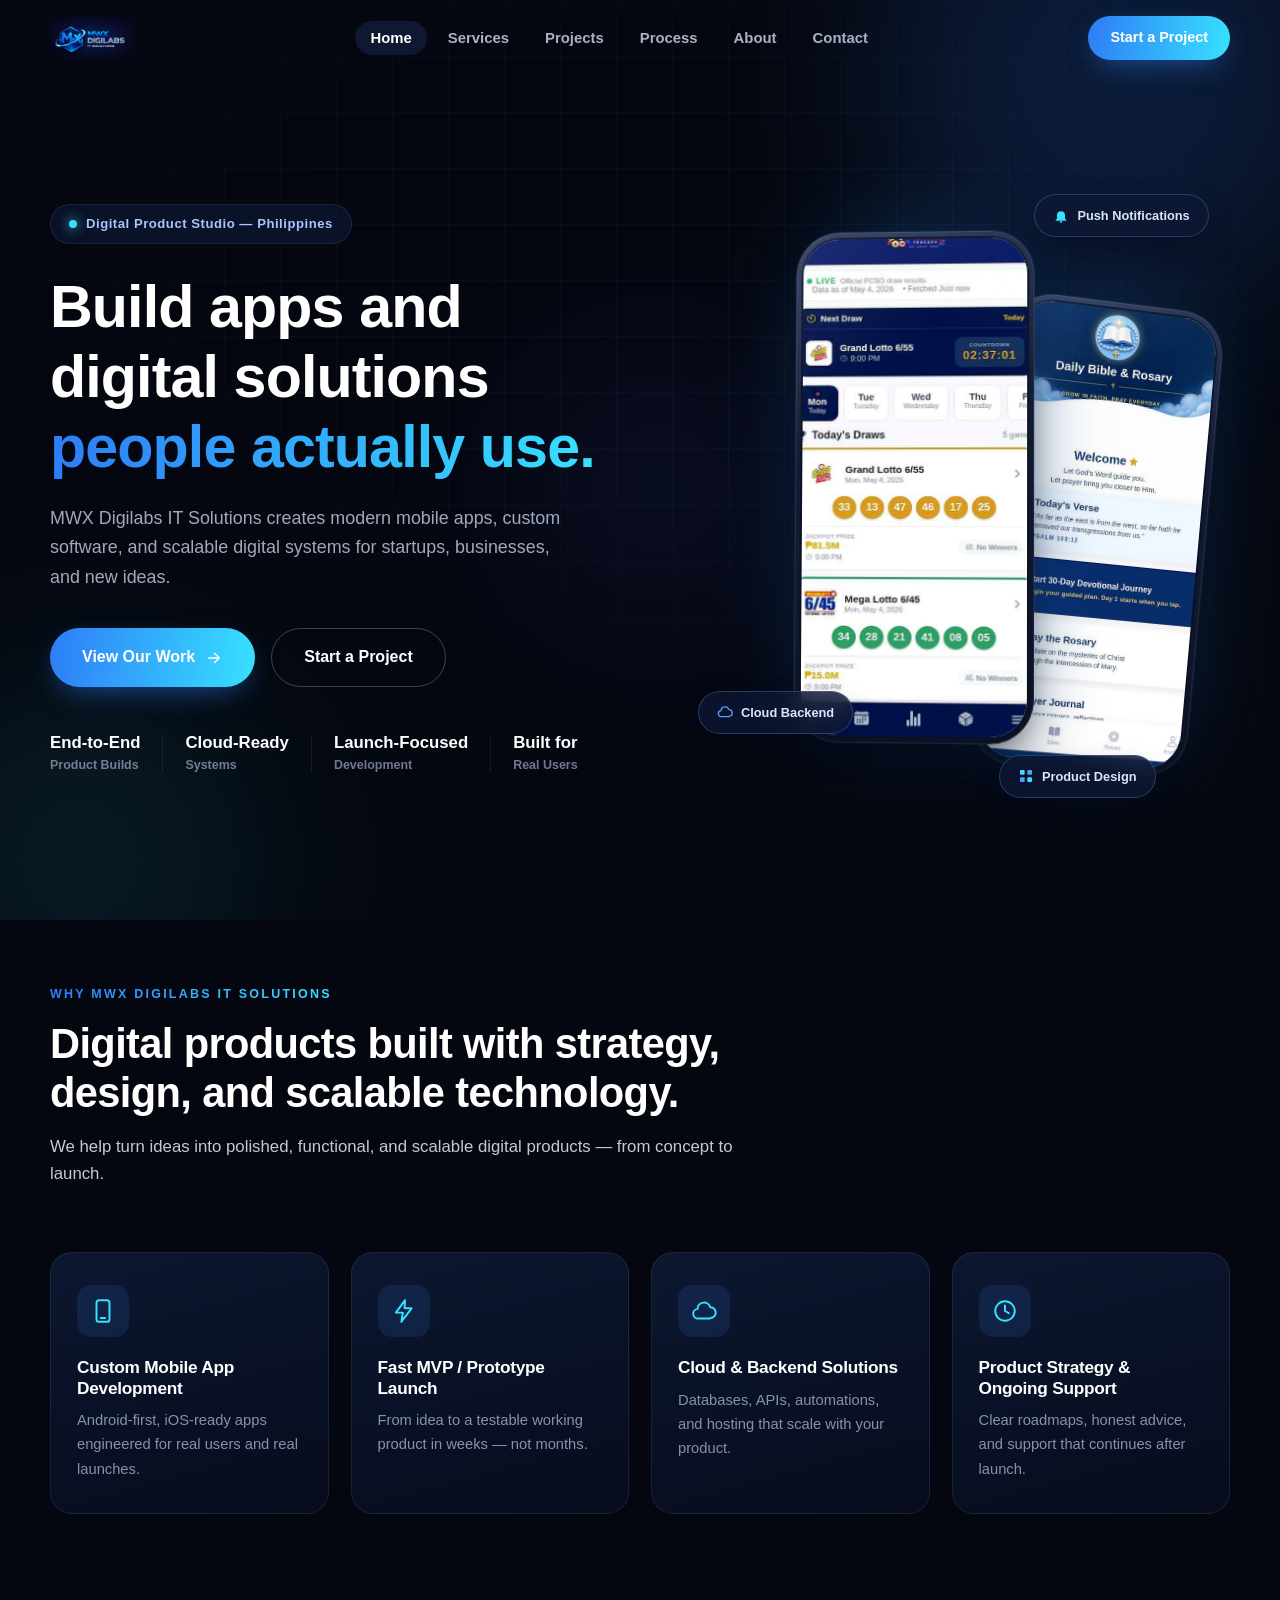
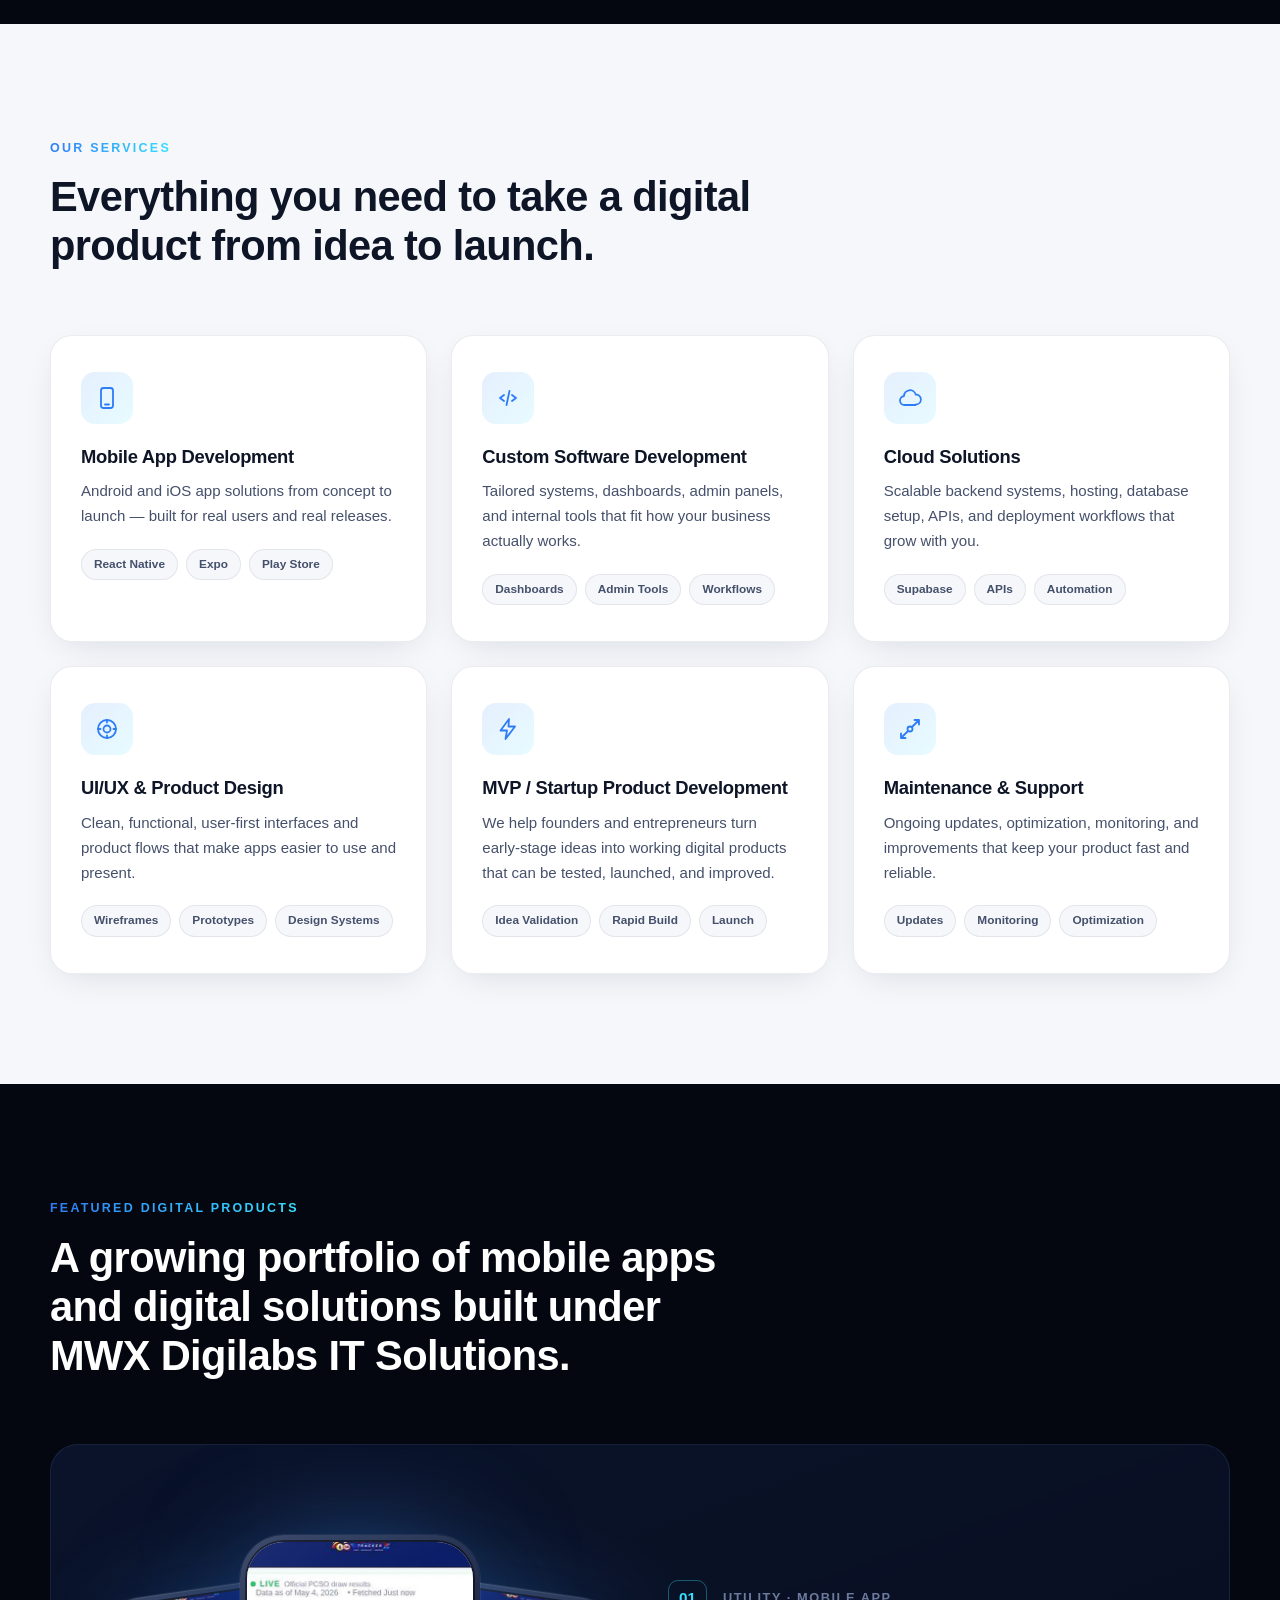
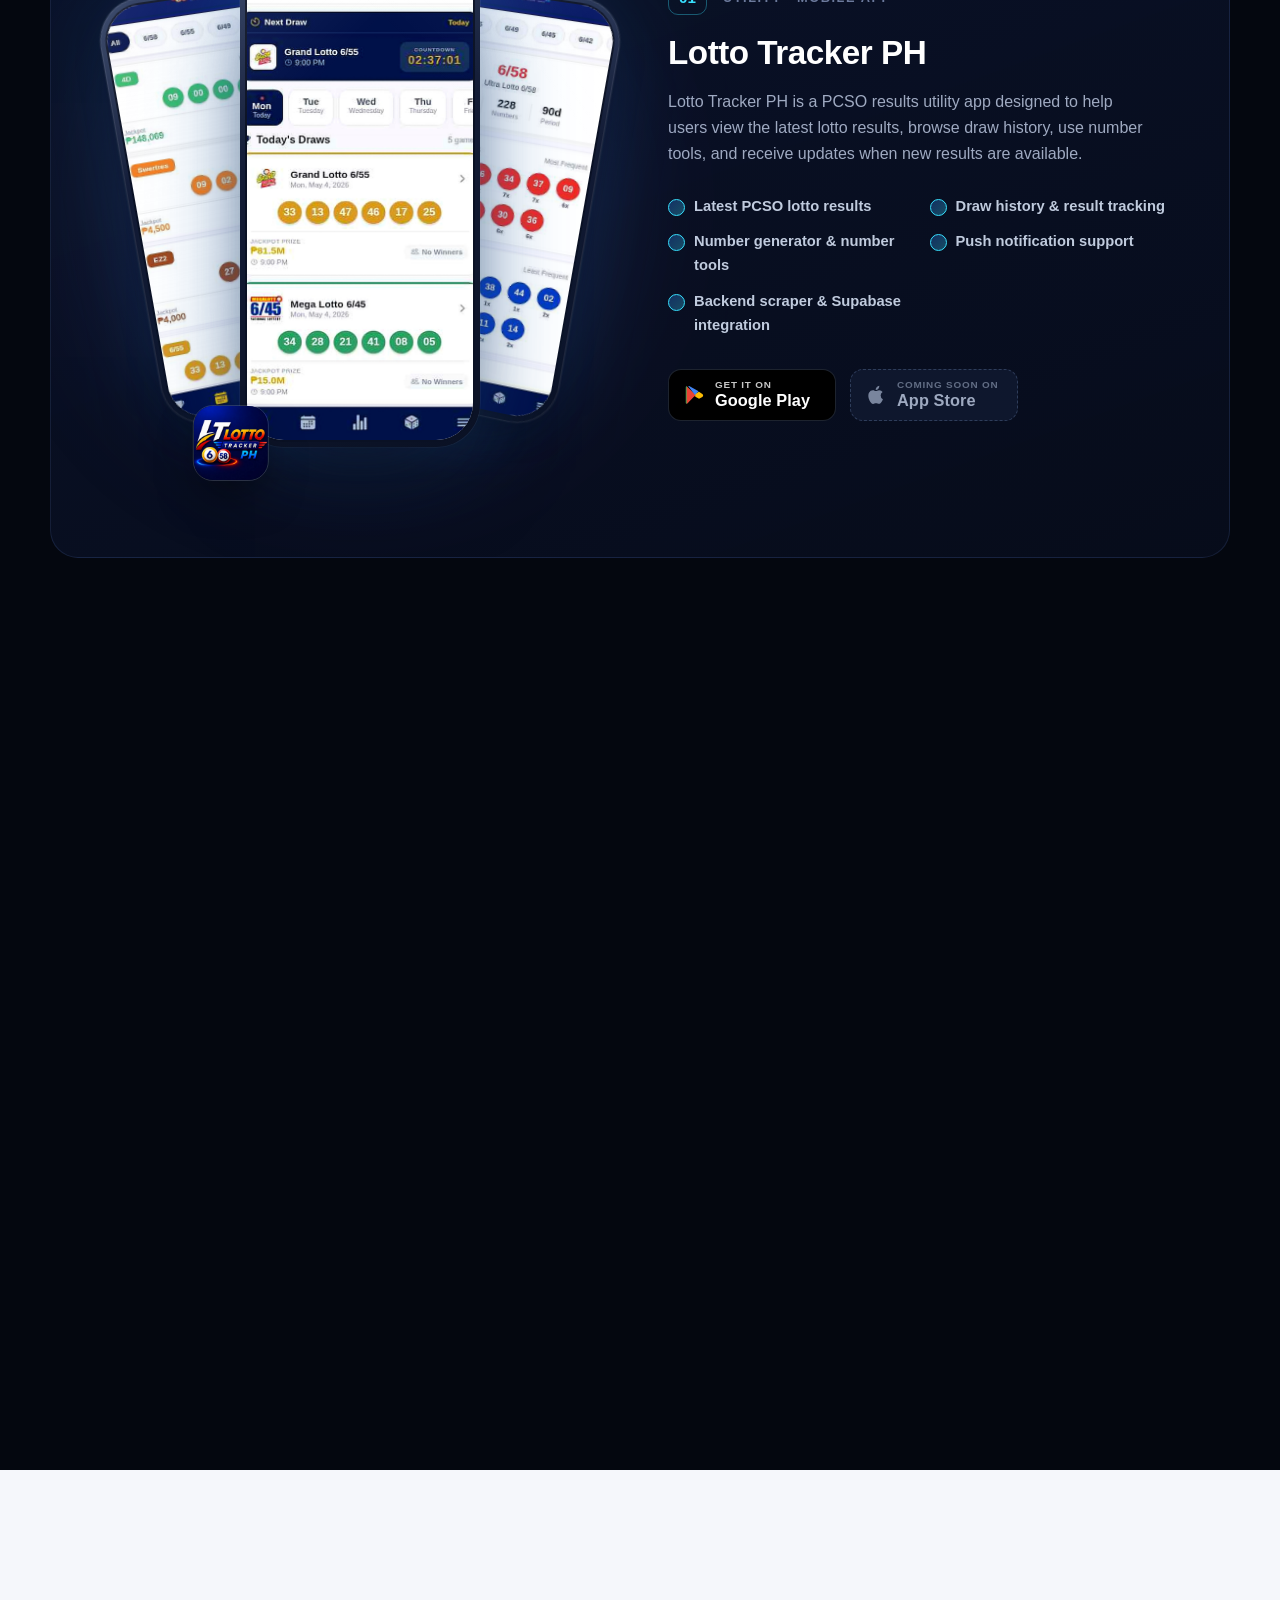
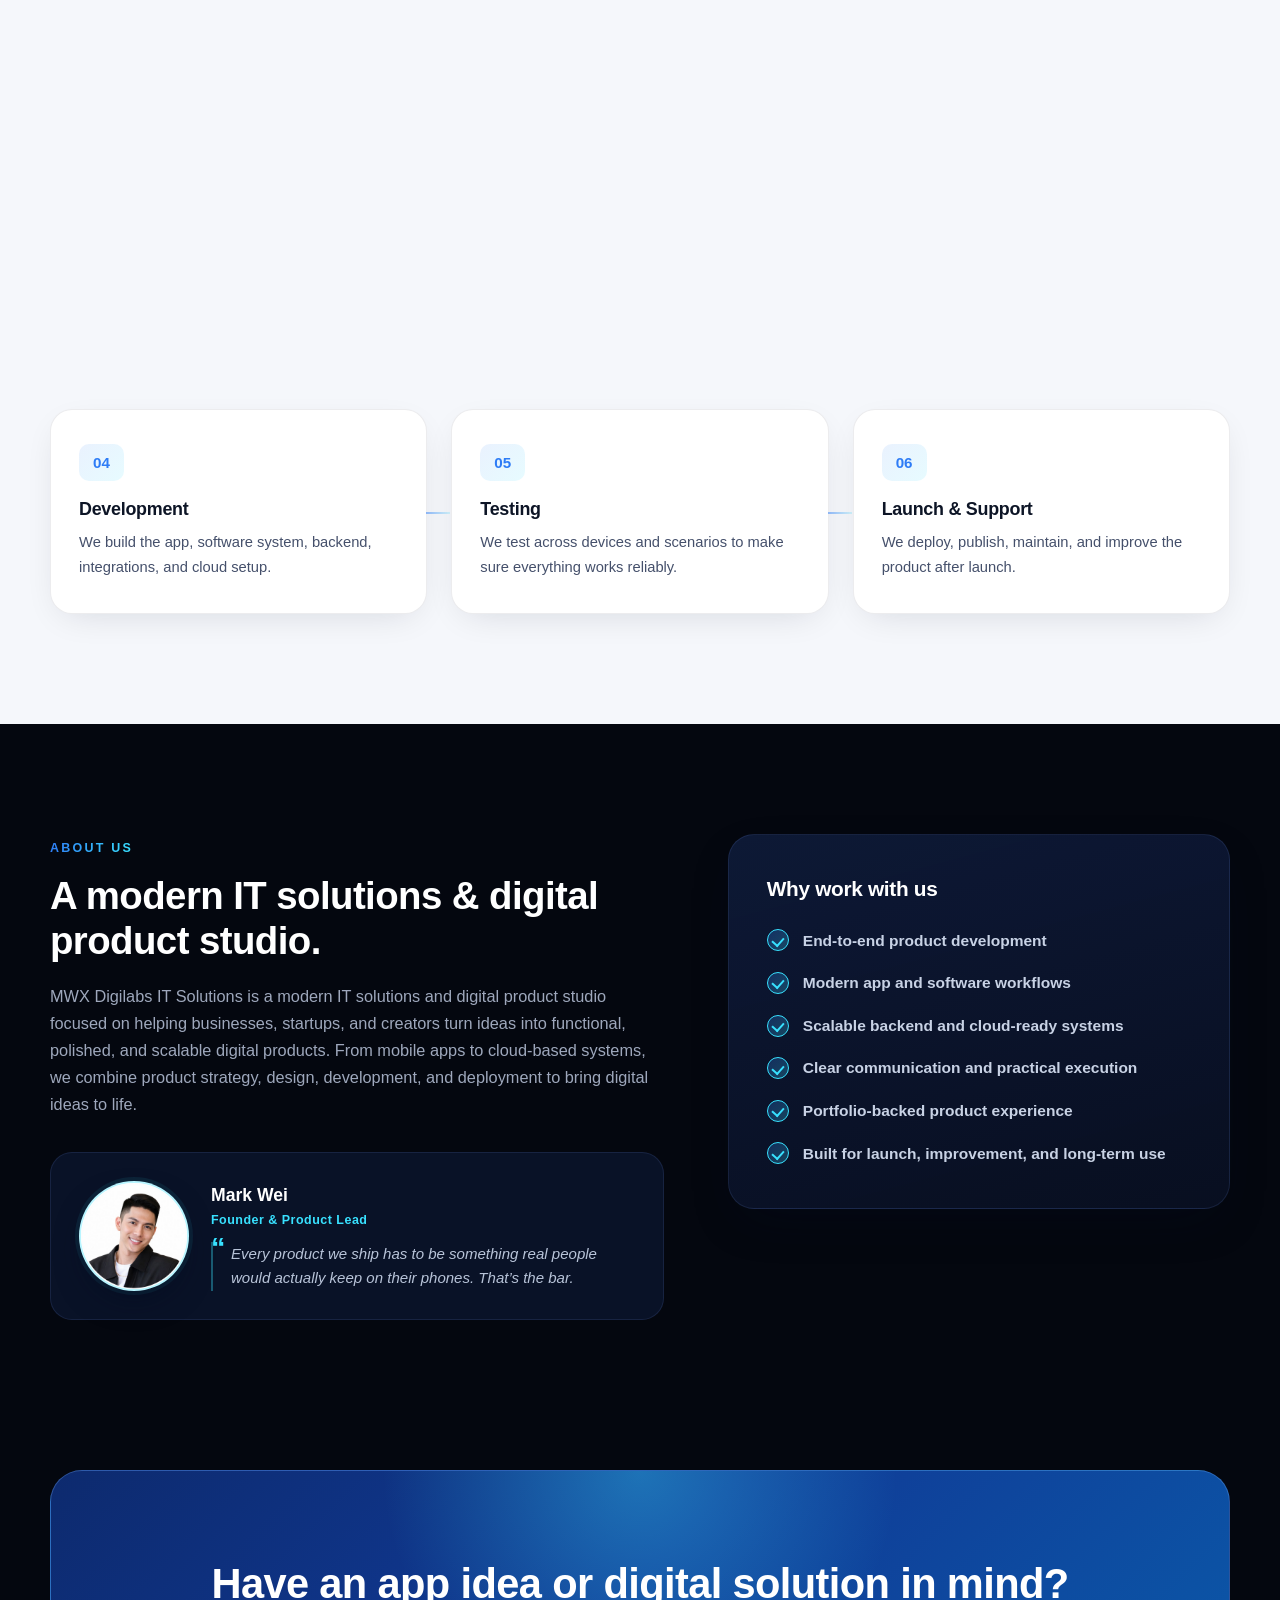
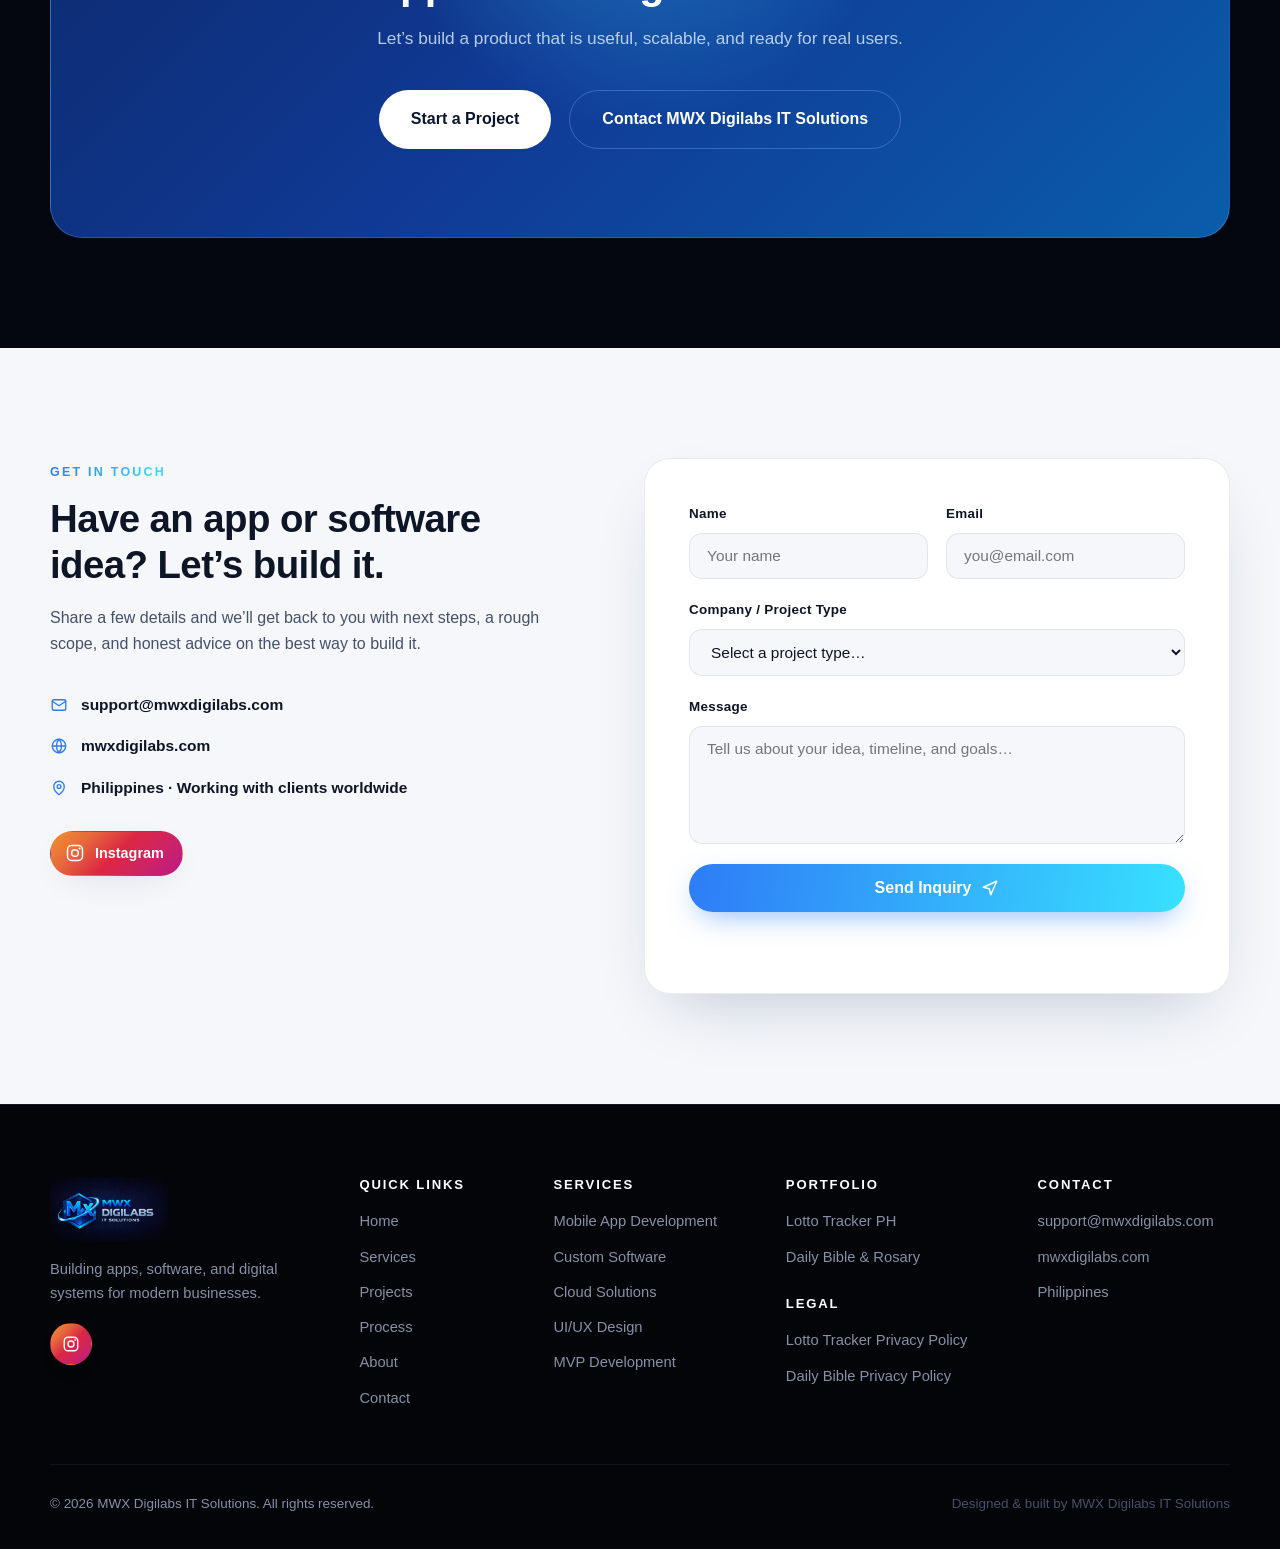
==== commit ba406e28: "Add files via upload" ====
--- a/index.html
+++ b/index.html
@@ -85,7 +85,7 @@
         <div class="hero-visual reveal" aria-hidden="true">
           <div class="phone-frame phone-main">
             <div class="phone-notch"></div>
-            <img src="./lotto-screen-01.png" alt="Lotto Tracker PH app — PCSO results" class="phone-screenshot" />
+            <img src="./lotto-screen-01.jpg" alt="Lotto Tracker PH app — PCSO results" class="phone-screenshot" />
           </div>
           <div class="phone-frame phone-back">
             <div class="phone-notch"></div>
@@ -223,15 +223,15 @@
             <div class="phone-gallery">
               <div class="phone-frame phone-gallery-main">
                 <div class="phone-notch"></div>
-                <img src="./lotto-screen-01.png" alt="Lotto Tracker PH — PCSO results home" class="phone-screenshot" />
+                <img src="./lotto-screen-01.jpg" alt="Lotto Tracker PH — PCSO results home" class="phone-screenshot" />
               </div>
               <div class="phone-frame phone-gallery-side phone-gallery-left">
                 <div class="phone-notch"></div>
-                <img src="./lotto-screen-03.png" alt="Lotto Tracker PH — past draw results" class="phone-screenshot" />
+                <img src="./lotto-screen-03.jpg" alt="Lotto Tracker PH — past draw results" class="phone-screenshot" />
               </div>
               <div class="phone-frame phone-gallery-side phone-gallery-right">
                 <div class="phone-notch"></div>
-                <img src="./lotto-screen-04.png" alt="Lotto Tracker PH — number statistics" class="phone-screenshot" />
+                <img src="./lotto-screen-04.jpg" alt="Lotto Tracker PH — number statistics" class="phone-screenshot" />
               </div>
             </div>
             <img src="./lotto-icon.jpg" alt="Lotto Tracker PH app icon" class="project-app-icon icon-lotto" />
--- a/styles.css
+++ b/styles.css
@@ -229,55 +229,105 @@
 .meta-item span { font-size: 0.78rem; color: rgba(200, 215, 250, 0.55); font-weight: 600; margin-top: 2px; }
 .meta-divider { width: 1px; height: 36px; background: var(--line-dark); }
 
-/* ═══════════ PHONE FRAME (real screenshots) ═══════════ */
+/* ═══════════ PHONE FRAME (premium product-mockup style, no notch) ═══════════ */
 .phone-frame {
   position: relative;
   width: 250px;
-  aspect-ratio: 9 / 19;
-  border-radius: 38px;
-  background: linear-gradient(160deg, #1c2a4a 0%, #0a1228 100%);
-  border: 1px solid rgba(130, 170, 255, 0.22);
-  padding: 9px;
-  box-shadow: var(--shadow-card), 0 0 80px -30px rgba(56, 150, 255, 0.45);
-  overflow: hidden;
-}
+  aspect-ratio: 9 / 19.2;
+  border-radius: 44px;
+  /* metallic bezel — subtle gradient for depth */
+  background:
+    linear-gradient(160deg, #2a3a5f 0%, #131c36 40%, #0a1124 100%);
+  padding: 7px;
+  box-shadow:
+    0 36px 70px -22px rgba(2, 6, 18, 0.7),
+    0 14px 36px -16px rgba(2, 6, 18, 0.55),
+    0 0 0 1px rgba(255, 255, 255, 0.06),
+    inset 0 0 0 1px rgba(255, 255, 255, 0.08),
+    0 0 100px -30px rgba(56, 150, 255, 0.45);
+}
+/* subtle inner bezel ring */
+.phone-frame::before {
+  content: '';
+  position: absolute;
+  inset: 5px;
+  border-radius: 39px;
+  pointer-events: none;
+  background: #0a1124;
+  z-index: 1;
+}
+/* glass highlight on top-left for depth */
 .phone-frame::after {
   content: '';
   position: absolute;
   inset: 0;
   border-radius: inherit;
   pointer-events: none;
-  background: linear-gradient(135deg, rgba(255, 255, 255, 0.06), transparent 35%);
-  z-index: 4;
-}
-.phone-notch {
-  position: absolute;
-  top: 14px; left: 50%;
-  transform: translateX(-50%);
-  width: 84px; height: 18px;
-  border-radius: 99px;
-  background: #06080f;
-  z-index: 3;
-  box-shadow: inset 0 -1px 1px rgba(255, 255, 255, 0.05);
-}
+  background:
+    linear-gradient(135deg, rgba(255, 255, 255, 0.1) 0%, rgba(255, 255, 255, 0) 30%),
+    linear-gradient(225deg, rgba(255, 255, 255, 0.04) 0%, transparent 25%);
+  z-index: 5;
+}
+/* The screen area — fills the bezel inset, has its own clipping */
 .phone-screenshot {
+  position: relative;
   width: 100%;
   height: 100%;
-  border-radius: 30px;
+  border-radius: 37px;
   object-fit: cover;
   object-position: top;
   display: block;
   background: #f4f6fb;
-}
-
-/* hero phones layout */
-.hero-visual { position: relative; height: 580px; }
-.phone-main { position: absolute; left: 8%; top: 16px; z-index: 2; animation: floaty 7s ease-in-out infinite; }
+  z-index: 2;
+  box-shadow: inset 0 0 0 1px rgba(0, 0, 0, 0.5);
+}
+/* Tiny side buttons for realism (volume + power) */
+.phone-frame .phone-btn-vol,
+.phone-frame .phone-btn-pwr {
+  position: absolute;
+  width: 3px;
+  border-radius: 2px;
+  background: linear-gradient(90deg, rgba(255,255,255,0.08), rgba(0,0,0,0.4));
+  z-index: 0;
+}
+.phone-frame .phone-btn-vol {
+  left: -2px;
+  top: 26%;
+  height: 38px;
+  box-shadow: 0 60px 0 0 currentColor;
+  color: transparent;
+}
+.phone-frame .phone-btn-vol::after {
+  content: '';
+  position: absolute;
+  left: 0; top: 56px;
+  width: 3px; height: 60px;
+  background: inherit;
+  border-radius: 2px;
+}
+.phone-frame .phone-btn-pwr {
+  right: -2px;
+  top: 30%;
+  height: 60px;
+}
+/* legacy .phone-notch from previous version — hide if present (we removed notch design) */
+.phone-notch { display: none; }
+
+/* hero phones layout — more dynamic, polished composition */
+.hero-visual { position: relative; height: 600px; perspective: 1400px; }
+.phone-main {
+  position: absolute;
+  left: 18%; top: 40px;
+  z-index: 3;
+  width: 240px;
+  transform: rotateY(-4deg) rotateX(2deg);
+  animation: floaty 7s ease-in-out infinite;
+}
 .phone-back {
   position: absolute;
-  right: 2%; top: 90px;
-  transform: rotate(7deg) scale(0.92);
-  opacity: 0.97;
+  right: 4%; top: 110px;
+  width: 220px;
+  transform: rotateY(8deg) rotateX(2deg) rotate(6deg);
   z-index: 1;
   animation: floaty 8.5s ease-in-out 0.8s infinite;
 }
@@ -397,55 +447,72 @@
 .glow-lotto { background: radial-gradient(circle, rgba(46, 110, 246, 0.6), rgba(230, 70, 60, 0.22)); }
 .glow-bible { background: radial-gradient(circle, rgba(120, 180, 255, 0.55), rgba(250, 210, 120, 0.22)); }
 
-/* Phone gallery: 3 phones layered */
+/* Phone gallery: 3 phones layered — premium product showcase */
 .phone-gallery {
   position: relative;
   width: 100%;
-  max-width: 460px;
-  height: 480px;
+  max-width: 500px;
+  height: 540px;
   display: flex;
   justify-content: center;
   align-items: center;
+  perspective: 1600px;
 }
 .phone-gallery-main {
-  width: 230px;
-  z-index: 3;
-  box-shadow: var(--shadow-card), 0 0 100px -30px rgba(56, 150, 255, 0.6);
+  width: 240px;
+  z-index: 4;
+  box-shadow:
+    0 50px 90px -30px rgba(2, 6, 18, 0.85),
+    0 0 0 1px rgba(255,255,255,0.06),
+    0 0 120px -30px rgba(56, 150, 255, 0.65);
   animation: floaty 7s ease-in-out infinite;
+  transform: translateY(-10px);
 }
 .phone-gallery-side {
-  width: 180px;
+  width: 200px;
   position: absolute;
   z-index: 1;
-  opacity: 0.92;
-  filter: saturate(0.95) brightness(0.92);
 }
 .phone-gallery-left {
-  left: 0;
+  left: 4%;
   top: 50%;
-  transform: translateY(-50%) rotate(-9deg);
+  transform: translateY(-50%) rotateY(14deg) rotate(-10deg);
   animation: floaty 8s ease-in-out 0.4s infinite;
 }
 .phone-gallery-right {
-  right: 0;
+  right: 4%;
   top: 50%;
-  transform: translateY(-50%) rotate(9deg);
+  transform: translateY(-50%) rotateY(-14deg) rotate(10deg);
   animation: floaty 8s ease-in-out 0.8s infinite;
 }
-.project-card:hover .phone-gallery-main { transform: translateY(-8px); }
+/* Soft floor reflection */
+.phone-gallery::after {
+  content: '';
+  position: absolute;
+  bottom: 20px;
+  left: 50%;
+  transform: translateX(-50%);
+  width: 70%;
+  height: 36px;
+  background: radial-gradient(ellipse at center, rgba(56, 150, 255, 0.35) 0%, transparent 65%);
+  filter: blur(18px);
+  z-index: 0;
+  pointer-events: none;
+}
+.project-card:hover .phone-gallery-main { transform: translateY(-18px); }
 
 .project-app-icon {
   position: absolute;
-  width: 84px; height: 84px;
-  border-radius: 22px;
+  width: 76px; height: 76px;
+  border-radius: 20px;
   object-fit: cover;
   z-index: 5;
   box-shadow: 0 20px 44px -12px rgba(0, 0, 0, 0.6);
   border: 1px solid rgba(255, 255, 255, 0.14);
   animation: floaty 7s ease-in-out infinite;
 }
-.icon-lotto { bottom: 28px; left: 50%; transform: translateX(-180%); }
-.icon-bible { bottom: 28px; left: 50%; transform: translateX(80%); }
+.icon-lotto { bottom: 20px; left: 50%; transform: translateX(-220%); }
+.icon-bible { bottom: 20px; left: 50%; transform: translateX(120%); }
 
 .project-kicker { display: flex; align-items: center; gap: 16px; margin-bottom: 18px; }
 .project-num {
@@ -831,9 +898,12 @@
   .meta-item strong { font-size: 0.95rem; }
   .meta-item span { font-size: 0.74rem; }
 
-  .phone-gallery { height: 420px; max-width: 360px; }
+  .phone-gallery { height: 460px; max-width: 380px; }
   .phone-gallery-main { width: 200px; }
-  .phone-gallery-side { width: 150px; }
+  .phone-gallery-side { width: 160px; }
+  .project-app-icon { width: 64px; height: 64px; }
+  .icon-lotto { transform: translateX(-180%); }
+  .icon-bible { transform: translateX(80%); }
 
   .founder-card { flex-direction: column; align-items: center; text-align: center; }
   .founder-photo { width: 130px; height: 130px; }
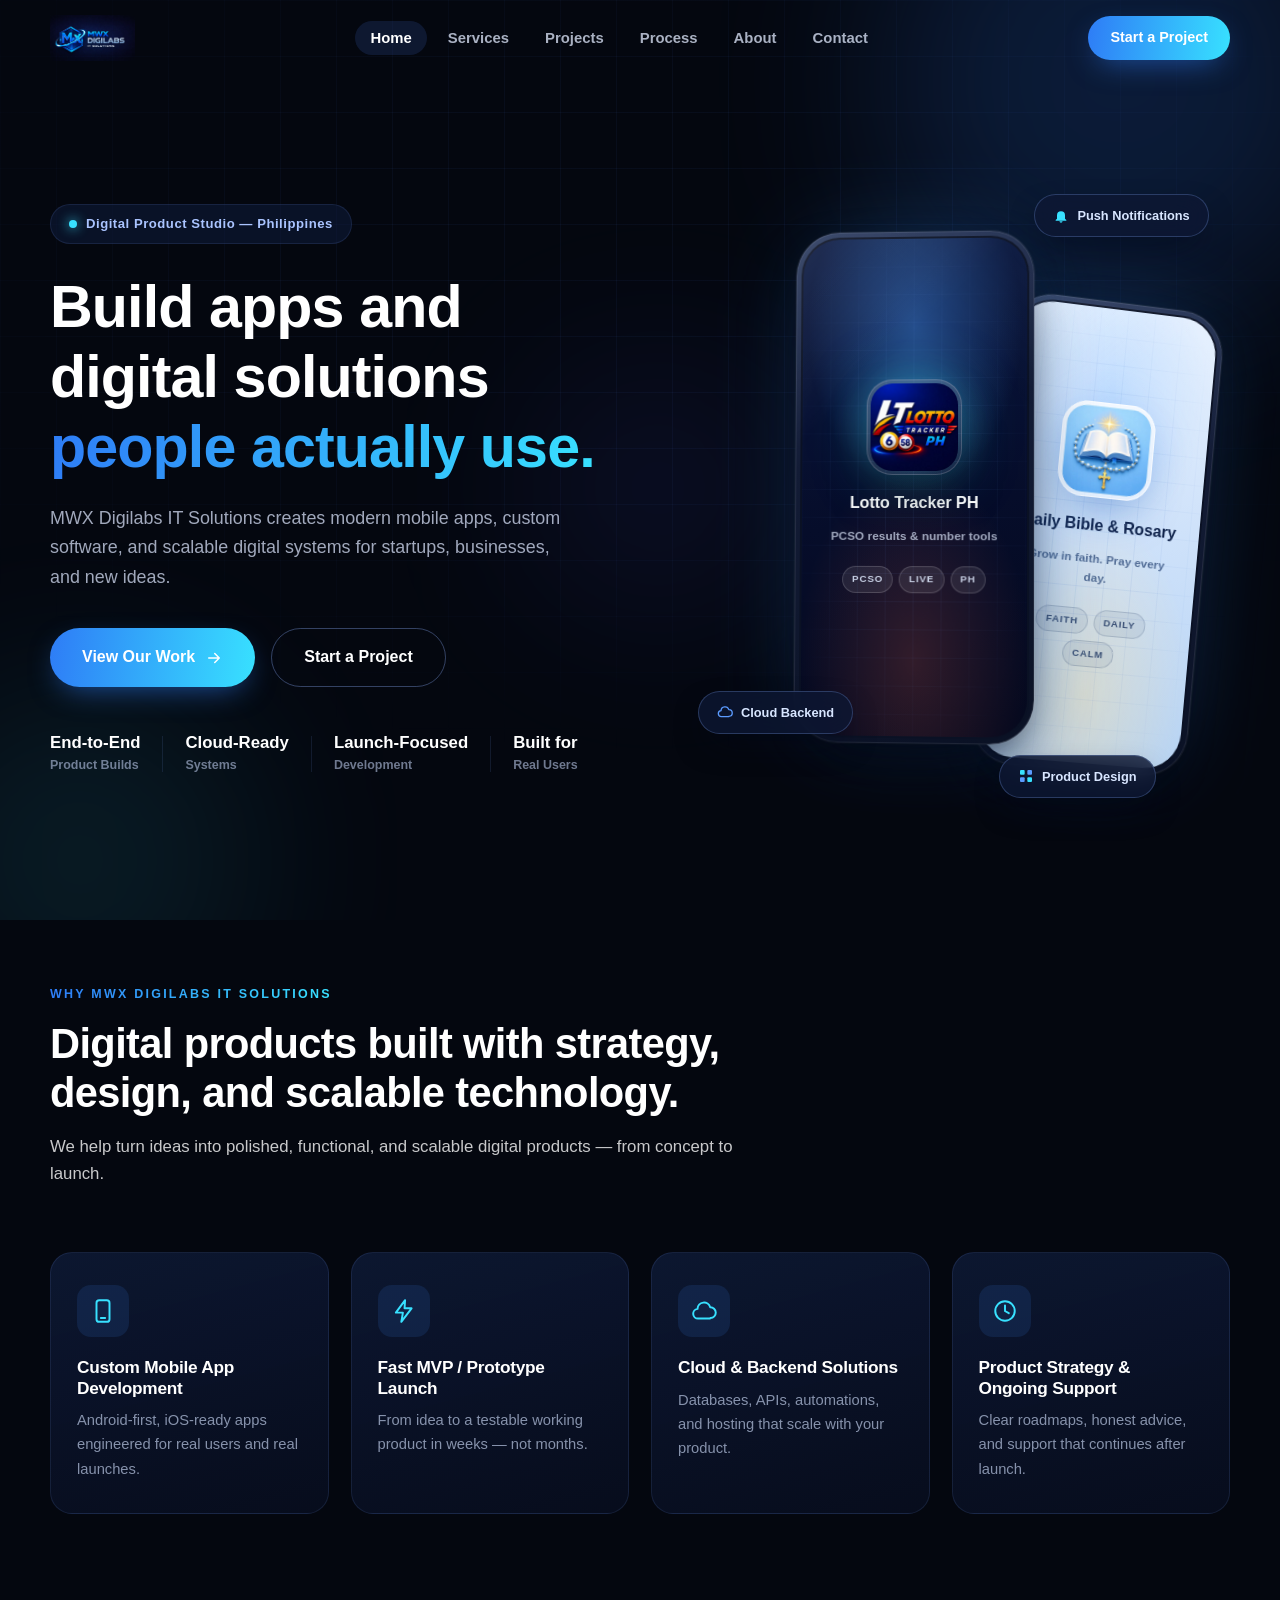
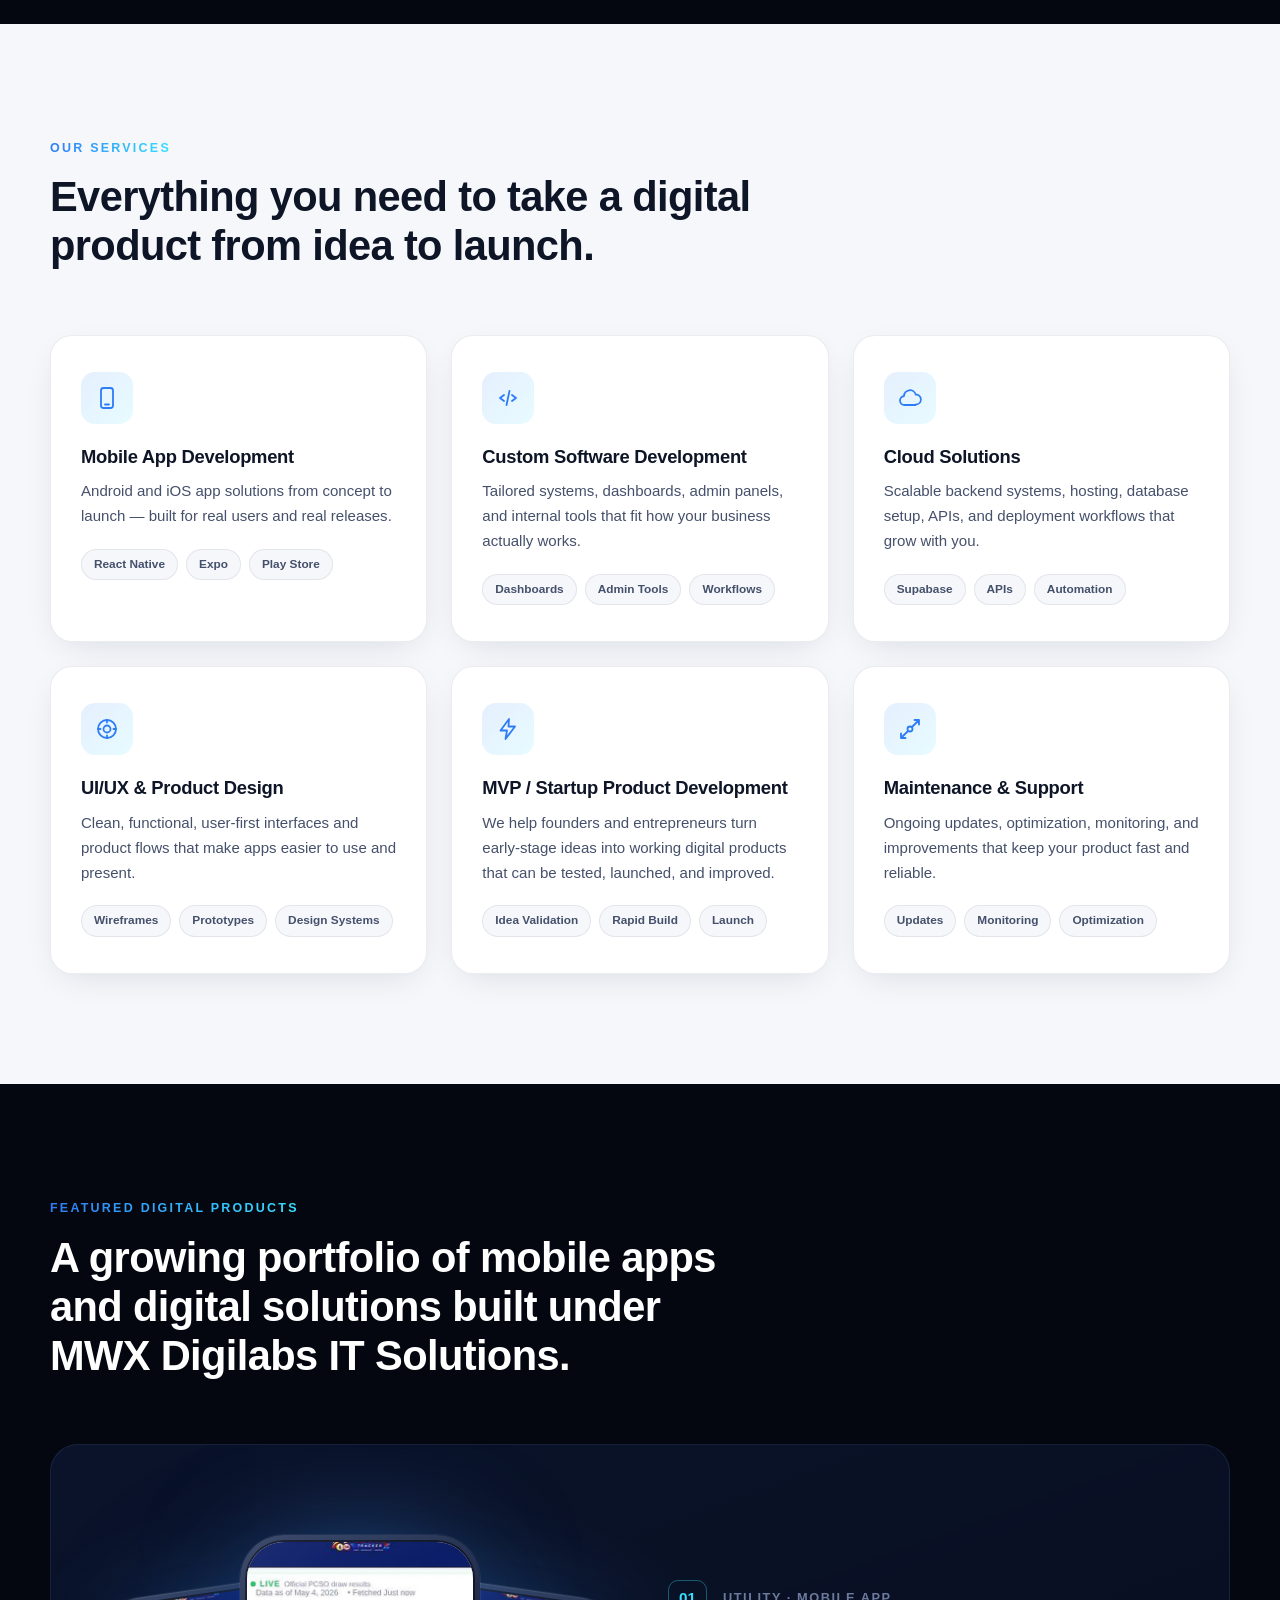
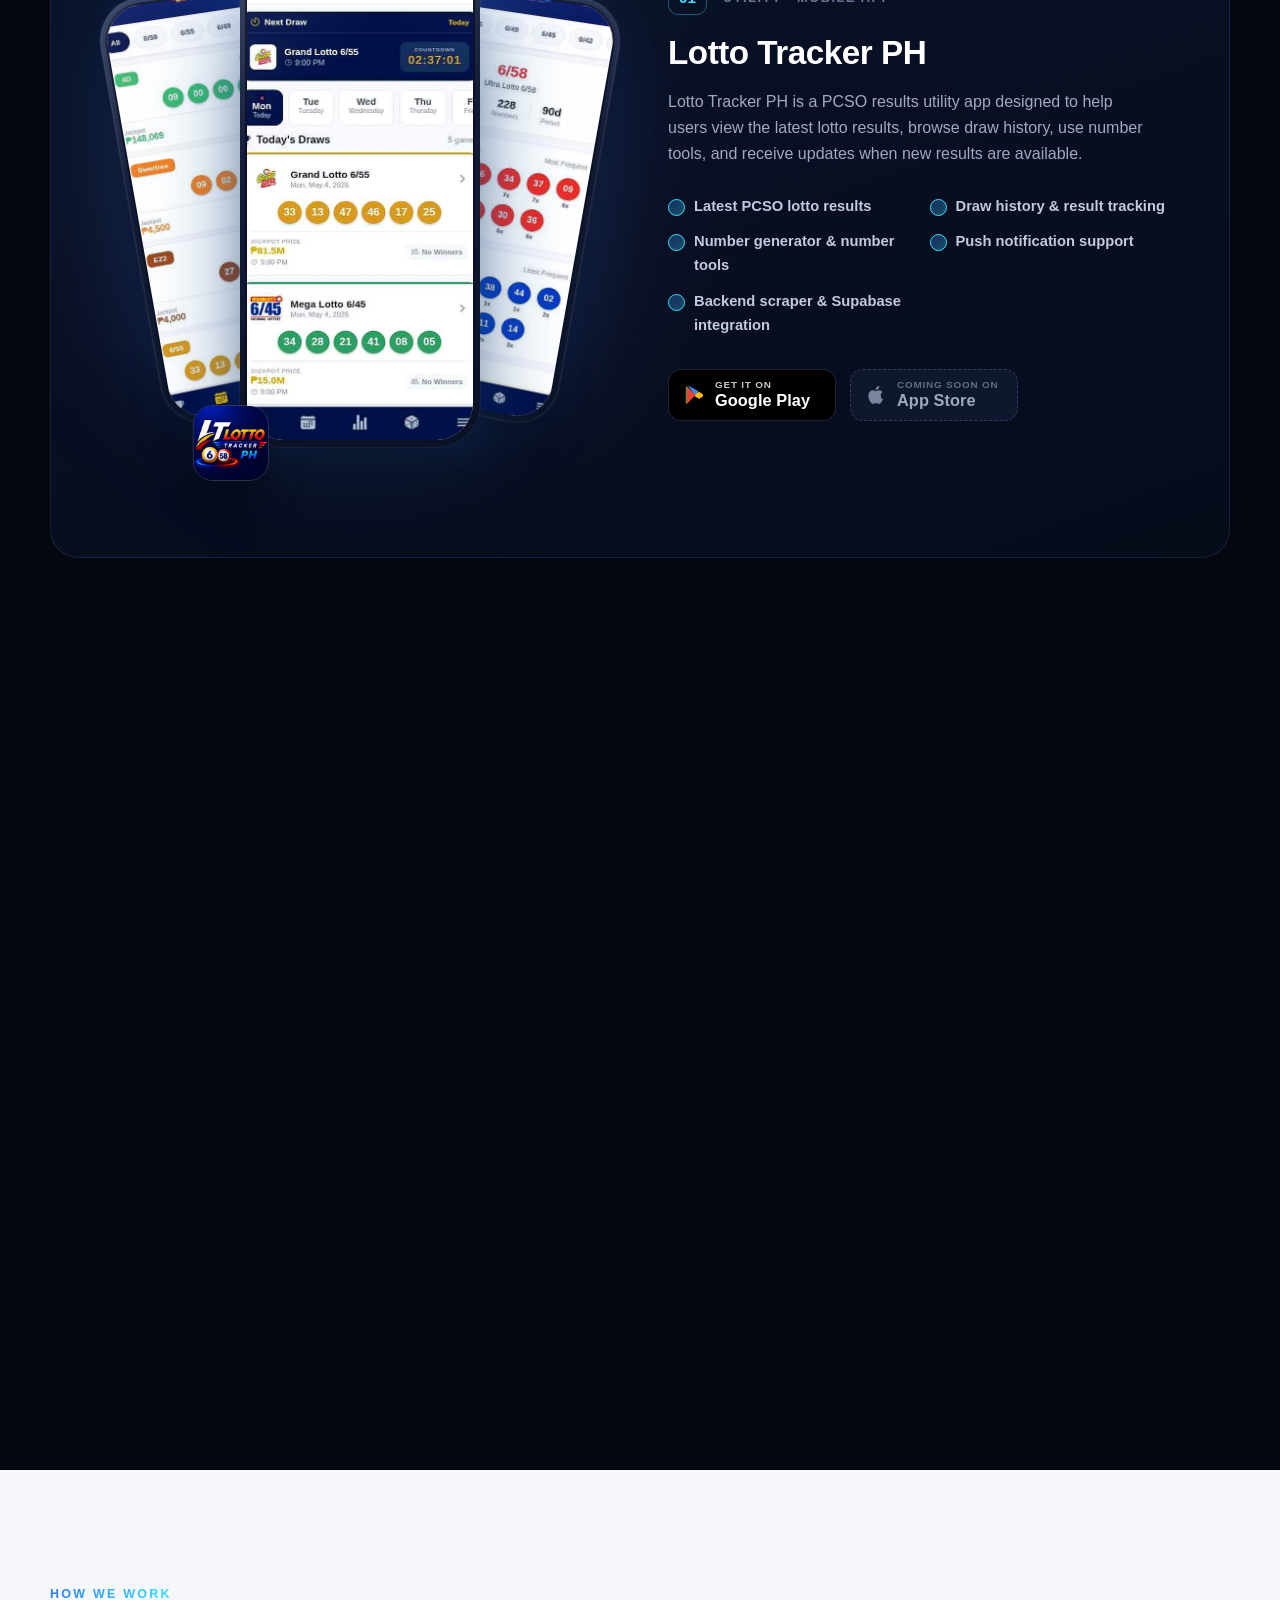
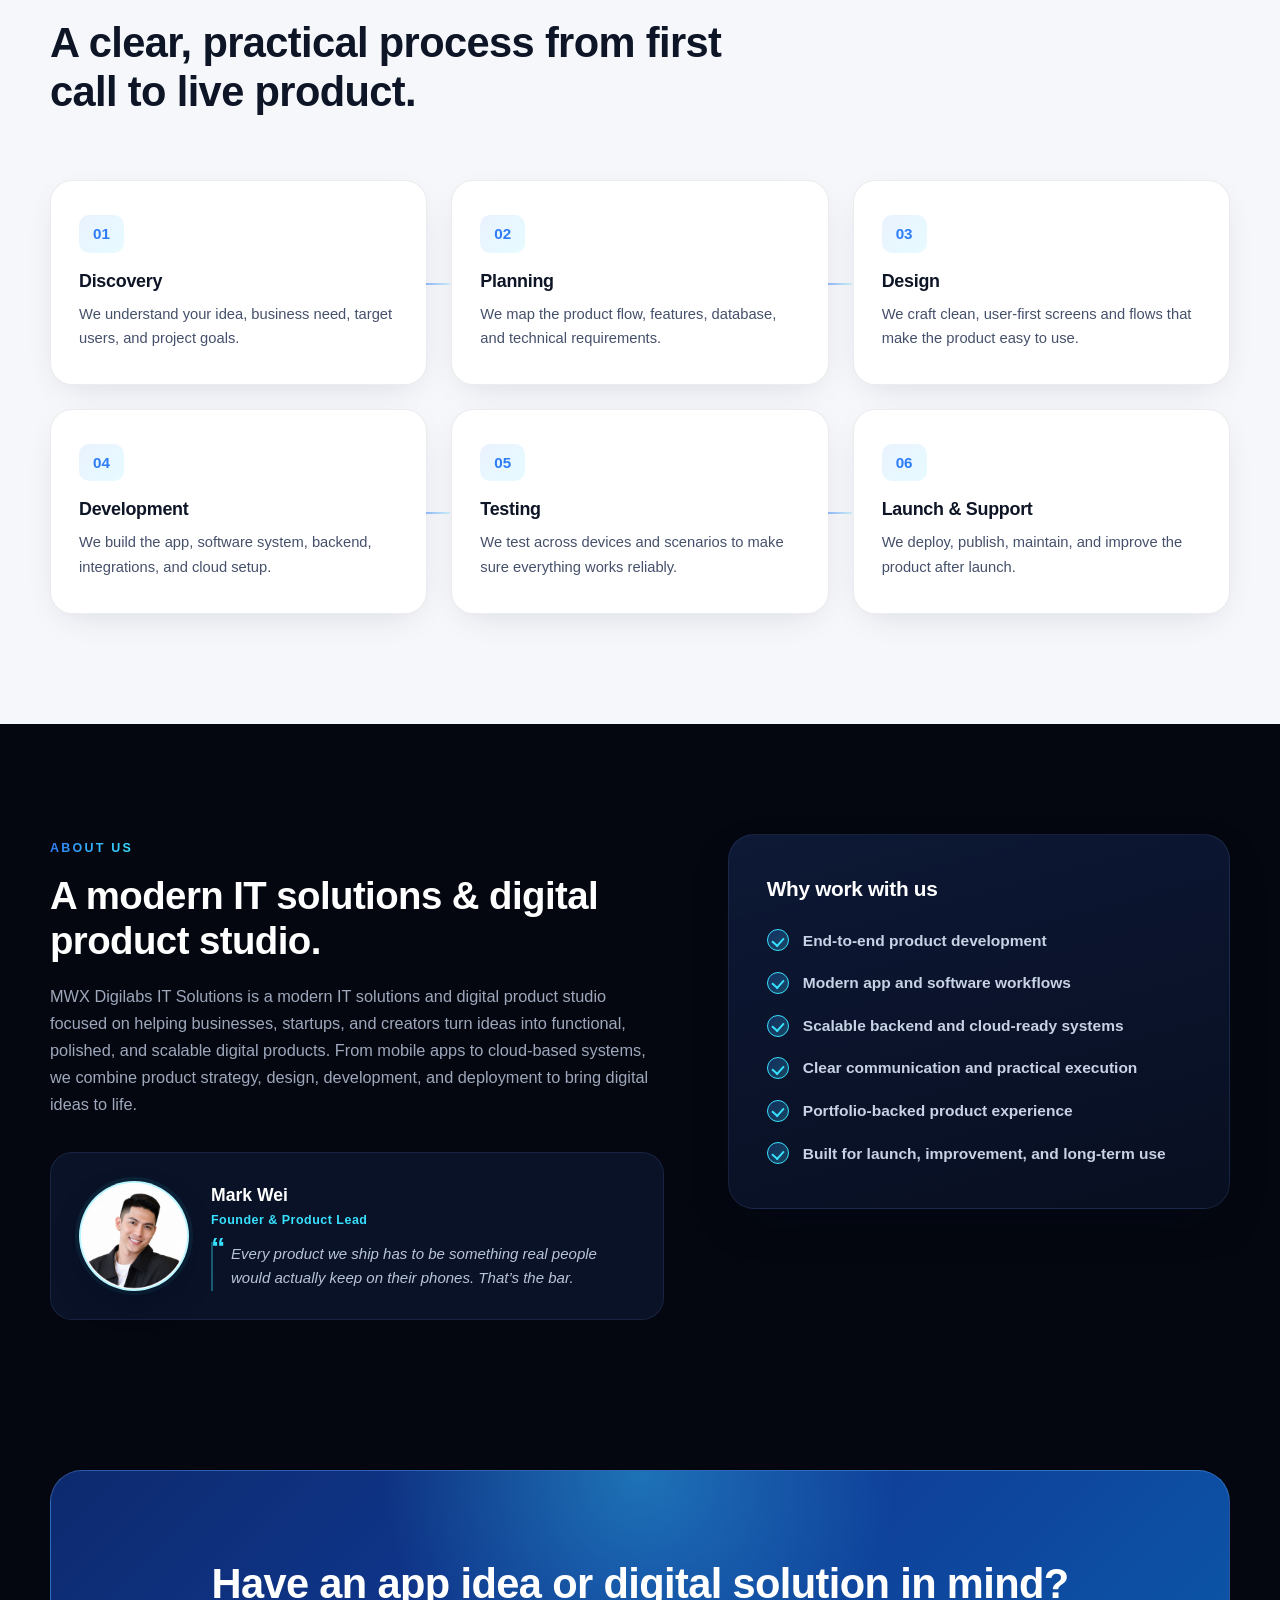
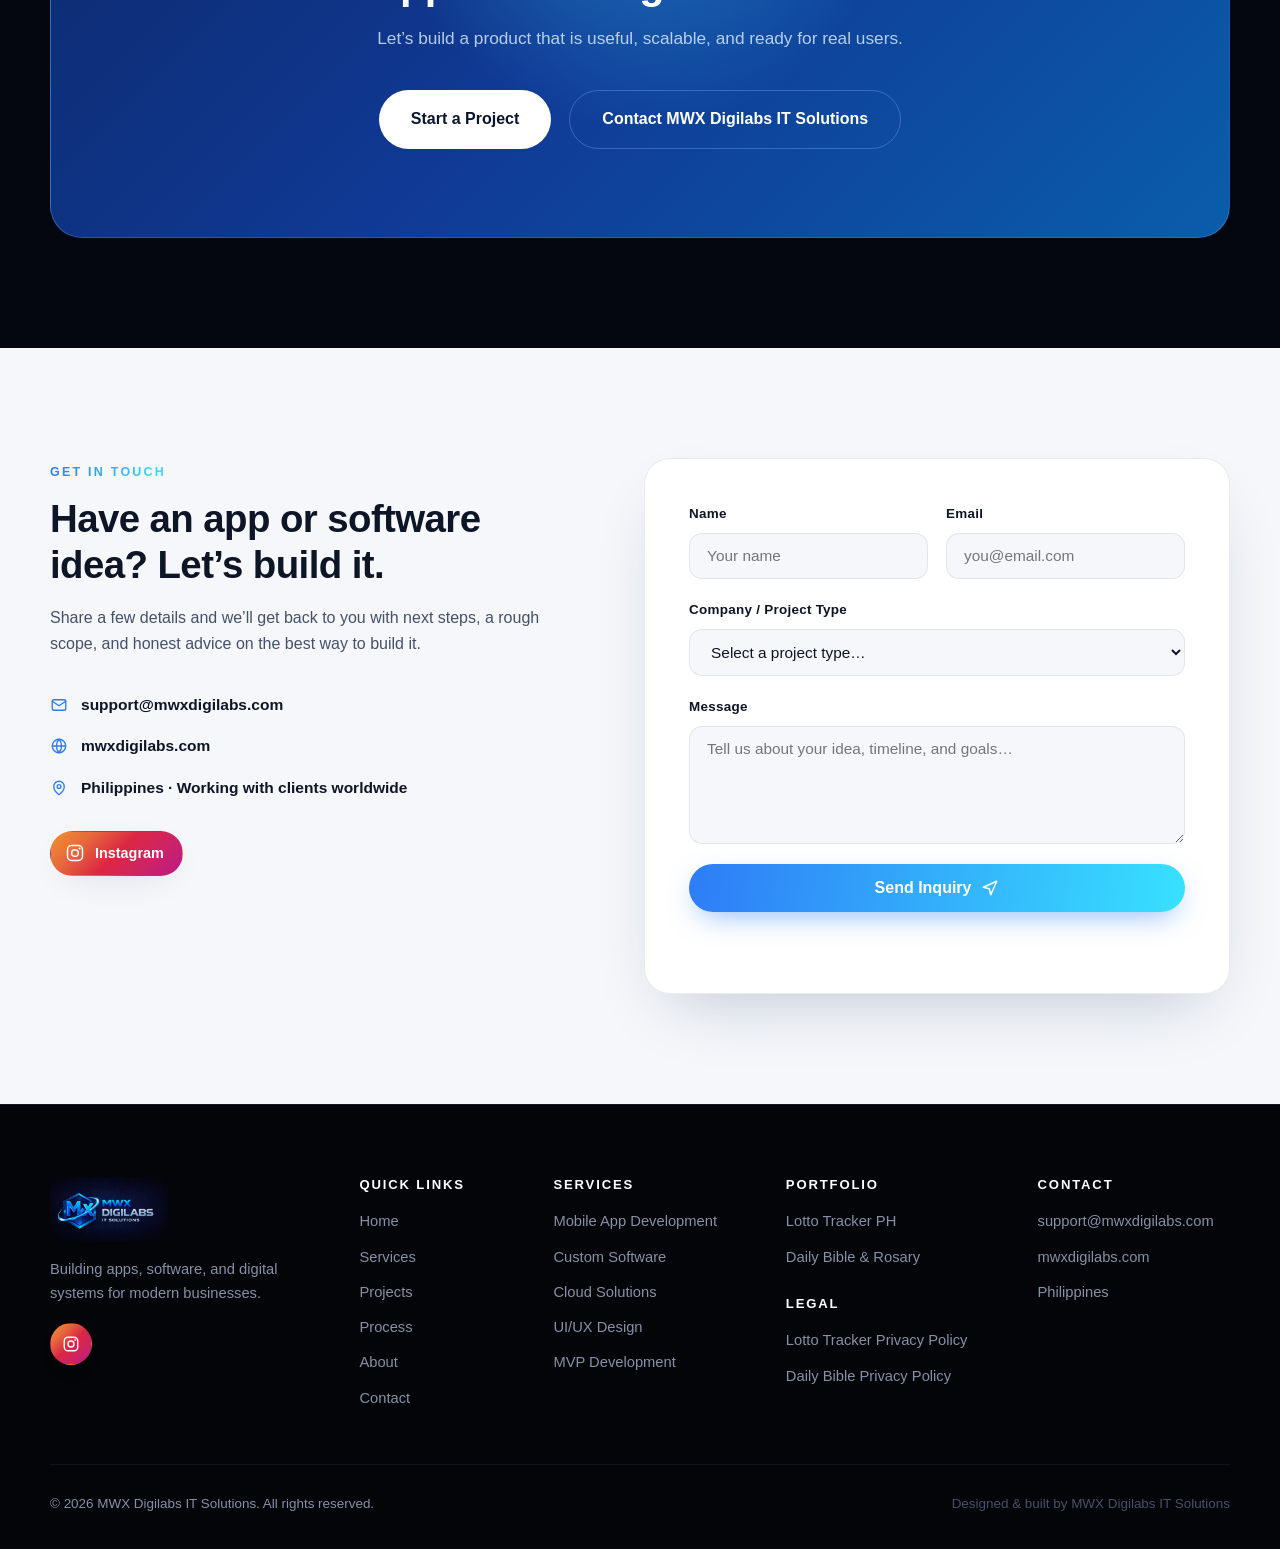
==== commit b3c4c5a3: "Add files via upload" ====
--- a/index.html
+++ b/index.html
@@ -84,12 +84,38 @@
 
         <div class="hero-visual reveal" aria-hidden="true">
           <div class="phone-frame phone-main">
-            <div class="phone-notch"></div>
-            <img src="./lotto-screen-01.jpg" alt="Lotto Tracker PH app — PCSO results" class="phone-screenshot" />
+            <div class="phone-icon-screen screen-lotto">
+              <div class="brand-bg-pattern"></div>
+              <div class="app-brand">
+                <div class="app-brand-icon-wrap">
+                  <img src="./lotto-icon.jpg" alt="" class="app-brand-icon" />
+                </div>
+                <h3 class="app-brand-name">Lotto Tracker PH</h3>
+                <p class="app-brand-tag">PCSO results &amp; number tools</p>
+                <div class="app-brand-pills">
+                  <span class="brand-pill">PCSO</span>
+                  <span class="brand-pill">Live</span>
+                  <span class="brand-pill">PH</span>
+                </div>
+              </div>
+            </div>
           </div>
           <div class="phone-frame phone-back">
-            <div class="phone-notch"></div>
-            <img src="./bible-01-home.png" alt="Daily Bible & Rosary app — home" class="phone-screenshot" />
+            <div class="phone-icon-screen screen-bible">
+              <div class="brand-bg-pattern brand-bg-light"></div>
+              <div class="app-brand app-brand-light">
+                <div class="app-brand-icon-wrap">
+                  <img src="./bible-icon.jpg" alt="" class="app-brand-icon" />
+                </div>
+                <h3 class="app-brand-name">Daily Bible &amp; Rosary</h3>
+                <p class="app-brand-tag">Grow in faith. Pray every day.</p>
+                <div class="app-brand-pills">
+                  <span class="brand-pill">Faith</span>
+                  <span class="brand-pill">Daily</span>
+                  <span class="brand-pill">Calm</span>
+                </div>
+              </div>
+            </div>
           </div>
           <div class="float-chip chip-1">
             <svg width="16" height="16" viewBox="0 0 24 24" fill="none"><path d="M12 22a2.5 2.5 0 0 0 2.45-2h-4.9A2.5 2.5 0 0 0 12 22Zm6-6V11a6 6 0 1 0-12 0v5l-2 2v1h16v-1l-2-2Z" fill="#38E1FF"/></svg>
--- a/styles.css
+++ b/styles.css
@@ -315,6 +315,137 @@
 
 /* hero phones layout — more dynamic, polished composition */
 .hero-visual { position: relative; height: 600px; perspective: 1400px; }
+
+/* Brand-icon screen (hero only — clean app intro card) */
+.phone-icon-screen {
+  position: relative;
+  width: 100%;
+  height: 100%;
+  border-radius: 37px;
+  overflow: hidden;
+  z-index: 2;
+  display: flex;
+  align-items: center;
+  justify-content: center;
+  padding: 32px 22px;
+}
+.phone-icon-screen.screen-lotto {
+  background:
+    radial-gradient(ellipse 80% 55% at 50% 18%, rgba(78, 158, 255, 0.42), transparent 60%),
+    radial-gradient(ellipse 80% 60% at 50% 85%, rgba(255, 110, 80, 0.18), transparent 65%),
+    linear-gradient(170deg, #0a1942 0%, #060d2a 55%, #04081d 100%);
+}
+.phone-icon-screen.screen-bible {
+  background:
+    radial-gradient(ellipse 80% 55% at 50% 18%, rgba(180, 215, 255, 0.65), transparent 60%),
+    radial-gradient(ellipse 80% 60% at 50% 85%, rgba(255, 220, 140, 0.35), transparent 65%),
+    linear-gradient(170deg, #eaf3ff 0%, #cfe2fa 50%, #b6d3f4 100%);
+}
+.brand-bg-pattern {
+  position: absolute;
+  inset: 0;
+  background-image:
+    linear-gradient(rgba(120, 170, 255, 0.06) 1px, transparent 1px),
+    linear-gradient(90deg, rgba(120, 170, 255, 0.06) 1px, transparent 1px);
+  background-size: 28px 28px;
+  mask-image: radial-gradient(ellipse 80% 80% at 50% 50%, black 30%, transparent 78%);
+  -webkit-mask-image: radial-gradient(ellipse 80% 80% at 50% 50%, black 30%, transparent 78%);
+  pointer-events: none;
+}
+.brand-bg-pattern.brand-bg-light {
+  background-image:
+    linear-gradient(rgba(60, 110, 200, 0.08) 1px, transparent 1px),
+    linear-gradient(90deg, rgba(60, 110, 200, 0.08) 1px, transparent 1px);
+}
+.app-brand {
+  position: relative;
+  display: flex;
+  flex-direction: column;
+  align-items: center;
+  gap: 14px;
+  text-align: center;
+  color: #fff;
+  z-index: 2;
+}
+.app-brand.app-brand-light { color: #11244c; }
+.app-brand-icon-wrap {
+  position: relative;
+  width: 96px; height: 96px;
+  border-radius: 26px;
+  padding: 4px;
+  background: linear-gradient(155deg, rgba(255,255,255,0.18), rgba(255,255,255,0.04));
+  box-shadow:
+    0 24px 50px -14px rgba(0, 0, 0, 0.55),
+    0 0 0 1px rgba(255, 255, 255, 0.18) inset,
+    0 0 60px -10px rgba(56, 225, 255, 0.5);
+}
+.app-brand.app-brand-light .app-brand-icon-wrap {
+  background: linear-gradient(155deg, rgba(255,255,255,0.9), rgba(255,255,255,0.5));
+  box-shadow:
+    0 22px 44px -12px rgba(30, 80, 160, 0.35),
+    0 0 0 1px rgba(255, 255, 255, 0.6) inset;
+}
+/* subtle glow halo behind icon */
+.app-brand-icon-wrap::before {
+  content: '';
+  position: absolute;
+  inset: -22px;
+  border-radius: 50%;
+  background: radial-gradient(circle, rgba(56, 225, 255, 0.35), transparent 70%);
+  filter: blur(14px);
+  z-index: -1;
+}
+.app-brand.app-brand-light .app-brand-icon-wrap::before {
+  background: radial-gradient(circle, rgba(120, 180, 255, 0.45), transparent 70%);
+}
+.app-brand-icon {
+  width: 100%;
+  height: 100%;
+  border-radius: 22px;
+  object-fit: cover;
+  display: block;
+}
+.app-brand-name {
+  font-family: var(--font-head);
+  font-weight: 700;
+  font-size: 1.02rem;
+  letter-spacing: -0.005em;
+  line-height: 1.2;
+  margin-top: 4px;
+}
+.app-brand-tag {
+  font-family: var(--font-body);
+  font-size: 0.74rem;
+  font-weight: 600;
+  color: rgba(225, 235, 255, 0.7);
+  margin: 0;
+  letter-spacing: 0.005em;
+}
+.app-brand.app-brand-light .app-brand-tag { color: rgba(30, 60, 110, 0.7); }
+.app-brand-pills {
+  display: flex;
+  gap: 6px;
+  flex-wrap: wrap;
+  justify-content: center;
+  margin-top: 6px;
+}
+.brand-pill {
+  font-family: var(--font-body);
+  font-size: 0.62rem;
+  font-weight: 700;
+  letter-spacing: 0.08em;
+  padding: 4px 9px;
+  border-radius: 99px;
+  background: rgba(255, 255, 255, 0.08);
+  border: 1px solid rgba(255, 255, 255, 0.16);
+  color: rgba(225, 235, 255, 0.85);
+  text-transform: uppercase;
+}
+.app-brand.app-brand-light .brand-pill {
+  background: rgba(20, 45, 90, 0.06);
+  border-color: rgba(20, 45, 90, 0.18);
+  color: rgba(20, 45, 90, 0.78);
+}
 .phone-main {
   position: absolute;
   left: 18%; top: 40px;
